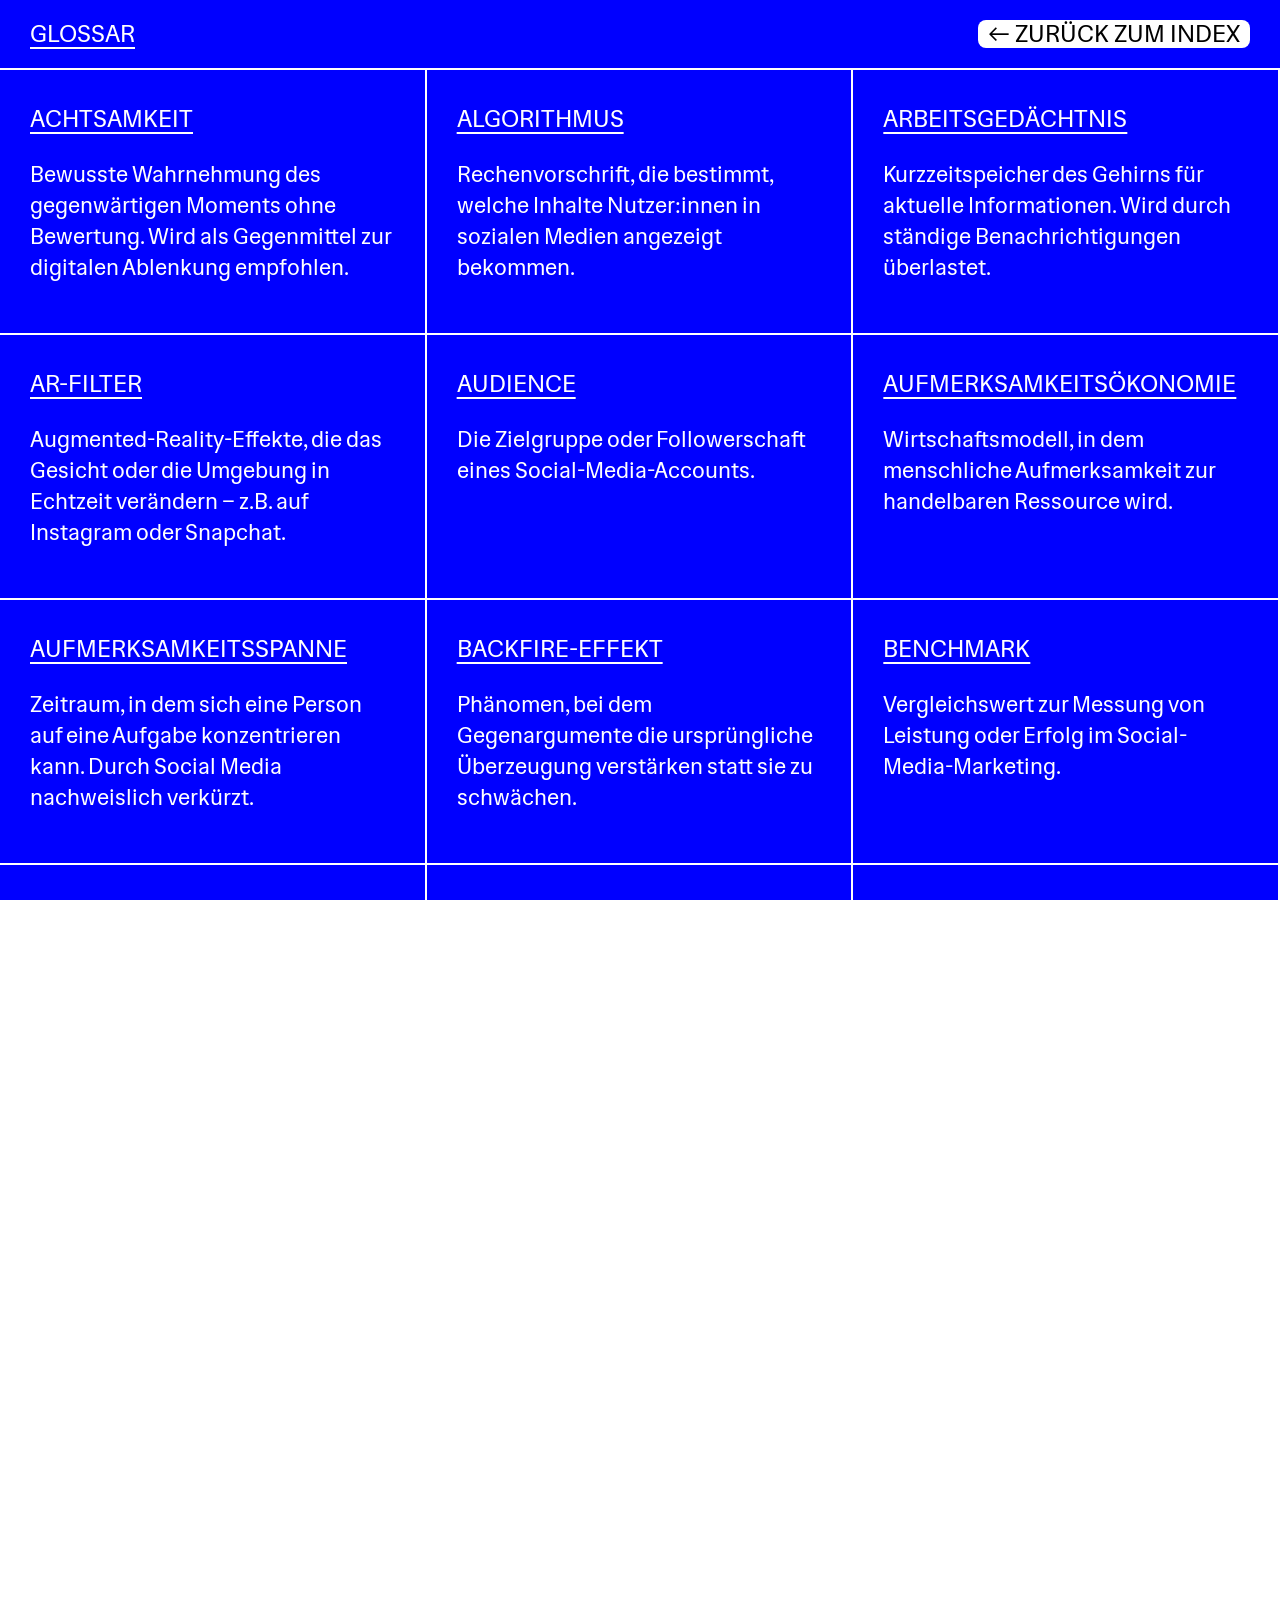
==== glossar.html @ b56dfb48 "Glossar" ====
<!DOCTYPE html>
<html lang="de" data-theme="light">
<head>
  <meta charset="UTF-8">
  <title>Social Media Index</title>  
  <link rel="stylesheet" href="pause.html">
  <link rel="stylesheet" href="style.css">
  <link rel="stylesheet" href="buttons.css">

  <link href="https://fonts.googleapis.com/css2?family=Hedvig+Letters+Serif&display=swap" rel="stylesheet">
  <link href="https://fonts.googleapis.com/css2?family=Hedvig+Letters+Sans&display=swap" rel="stylesheet">
</head>


  <style>
    html,body{height:100%;margin:0;overflow-y: auto;}

    h3 {
      font-family: Hedvig Letters Sans;
      margin: 0;
      font-size: 24px;
      line-height: 38px;
      font-weight: 500;
      text-transform: uppercase;
      text-decoration: underline;
      text-underline-offset: 5px;
      color: rgb(255, 255, 255);
    }

    .container-glossar {
      display: grid;
      grid-template-columns: 1fr 1fr 1fr;
      gap: 0;
      height: 100vh;
    }

    .glossar-header {
      display: flex;
      justify-content: space-between;
      align-items: center;
      padding: 15px 30px;
      border-bottom: 2px solid rgb(255, 255, 255);
      position: sticky;
      top: 0;
      background-color: #00f;
      z-index: 100;
      text-transform: uppercase;
    }

    .glossar-item {
      break-inside: avoid;
      padding: 30px 30px 50px 30px;
      border-right: 2px solid rgb(255, 255, 255);
      border-bottom: 2px solid rgb(255, 255, 255);;
      background-color: #00f;
      color: #fff;
    }

  </style>
</head>



<body>

    <div class="glossar-header">
    <h3>Glossar</h3>
    <a href="index.html" class="zurück-index-button">
      <h1>← zurück zum Index</h1>
    </a>
  </div>


  <div class="container-glossar">


    <div class="glossar-item">
      <h3>Achtsamkeit</h3> <br>
      <p>Bewusste Wahrnehmung des gegenwärtigen Moments ohne Bewertung. Wird als Gegenmittel zur digitalen Ablenkung empfohlen.</p>
    </div>

    <div class="glossar-item">
      <h3>Algorithmus</h3> <br>
      <p>Rechenvorschrift, die bestimmt, welche Inhalte Nutzer:innen in sozialen Medien angezeigt bekommen.</p>
    </div>

    <div class="glossar-item">
      <h3>Arbeitsgedächtnis</h3> <br>
      <p>Kurzzeitspeicher des Gehirns für aktuelle Informationen. Wird durch ständige Benachrichtigungen überlastet.</p>
    </div>

    <div class="glossar-item">
      <h3>AR-Filter</h3> <br>
      <p>Augmented-Reality-Effekte, die das Gesicht oder die Umgebung in Echtzeit verändern – z.B. auf Instagram oder Snapchat.</p>
    </div>

    <div class="glossar-item">
      <h3>Audience</h3> <br>
      <p>Die Zielgruppe oder Followerschaft eines Social-Media-Accounts.</p>
    </div>

    <div class="glossar-item">
      <h3>Aufmerksamkeitsökonomie</h3> <br>
      <p>Wirtschaftsmodell, in dem menschliche Aufmerksamkeit zur handelbaren Ressource wird.</p>
    </div>

    <div class="glossar-item">
      <h3>Aufmerksamkeitsspanne</h3> <br>
      <p>Zeitraum, in dem sich eine Person auf eine Aufgabe konzentrieren kann. Durch Social Media nachweislich verkürzt.</p>
    </div>

    <div class="glossar-item">
      <h3>Backfire-Effekt</h3> <br>
      <p>Phänomen, bei dem Gegenargumente die ursprüngliche Überzeugung verstärken statt sie zu schwächen.</p>
    </div>

    <div class="glossar-item">
      <h3>Benchmark</h3> <br>
      <p>Vergleichswert zur Messung von Leistung oder Erfolg im Social-Media-Marketing.</p>
    </div>

    <div class="glossar-item">
      <h3>Bestätigungsfehler</h3> <br>
      <p>Tendenz, Informationen so auszuwählen, dass sie bestehende Überzeugungen bestätigen.</p>
    </div>

    <div class="glossar-item">
      <h3>Bildschirmzeit</h3> <br>
      <p>Gesamtdauer der täglichen Nutzung digitaler Geräte. Wird zunehmend als Gesundheitsindikator betrachtet.</p>
    </div>

    <div class="glossar-item">
      <h3>Blockchain</h3> <br>
      <p>Dezentrale Datenbanktechnologie, die Grundlage für Kryptowährungen und NFTs bildet.</p>
    </div>

    <div class="glossar-item">
      <h3>Bodyscan</h3> <br>
      <p>Achtsamkeitsübung zur bewussten Wahrnehmung körperlicher Empfindungen.</p>
    </div>

    <div class="glossar-item">
      <h3>Boomer</h3> <br>
      <p>Angehörige der Babyboomer-Generation (1946–1964). Im Netzjargon oft abwertend für technisch weniger versierte ältere Menschen.</p>
    </div>

    <div class="glossar-item">
      <h3>Brain Rot</h3> <br>
      <p>Umgangssprachlich für geistige Abstumpfung durch übermäßigen Konsum seichter Online-Inhalte.</p>
    </div>

    <div class="glossar-item">
      <h3>Breadcrumbing</h3> <br>
      <p>Hinhaltetaktik in Online-Beziehungen durch sporadische, unverbindliche Nachrichten.</p>
    </div>

    <div class="glossar-item">
      <h3>Bubble</h3> <br>
      <p>Siehe Filterblase. Informationsraum, in dem nur gleichgesinnte Meinungen zirkulieren.</p>
    </div>

    <div class="glossar-item">
      <h3>Cancelung</h3> <br>
      <p>Öffentlicher Boykott einer Person wegen moralisch fragwürdiger Aussagen oder Handlungen.</p>
    </div>

    <div class="glossar-item">
      <h3>Chatbot</h3> <br>
      <p>Software, die automatisiert Konversationen führt, oft auf Basis von KI.</p>
    </div>

    <div class="glossar-item">
      <h3>Clicktivism</h3> <br>
      <p>Oberflächlicher Online-Aktivismus, der sich auf Likes und Shares beschränkt.</p>
    </div>

    <div class="glossar-item">
      <h3>Co-Creator</h3> <br>
      <p>Nutzer:in, die aktiv an der Erstellung von Inhalten mitwirkt.</p>
    </div>

    <div class="glossar-item">
      <h3>Content Creator</h3> <br>
      <p>Person, die regelmäßig Inhalte für soziale Medien produziert.</p>
    </div>

    <div class="glossar-item">
      <h3>Coping-Strategie</h3> <br>
      <p>Methode zur Bewältigung von Stress oder negativen Emotionen.</p>
    </div>

    <div class="glossar-item">
      <h3>Copium</h3> <br>
      <p>Internet-Slang für Selbstberuhigung nach Enttäuschungen oder Misserfolgen.</p>
    </div>

    <div class="glossar-item">
      <h3>Cringe</h3> <br>
      <p>Gefühl der Fremdscham bei peinlichen Inhalten oder Verhalten.</p>
    </div>

    <div class="glossar-item">
      <h3>Crowdsourcing</h3> <br>
      <p>Auslagerung von Aufgaben an eine große Gruppe von Menschen über das Internet.</p>
    </div>

    <div class="glossar-item">
      <h3>Cue</h3> <br>
      <p>Auslösereiz, der ein bestimmtes Verhalten oder eine Gewohnheit triggert.</p>
    </div>

    <div class="glossar-item">
      <h3>Cybergrooming</h3> <br>
      <p>Anbahnung sexueller Kontakte mit Minderjährigen über das Internet.</p>
    </div>

    <div class="glossar-item">
      <h3>Cybermobbing</h3> <br>
      <p>Systematische Belästigung oder Diffamierung einer Person über digitale Kanäle.</p>
    </div>

    <div class="glossar-item">
      <h3>Cyberspace</h3> <br>
      <p>Virtueller Raum der vernetzten Computer und digitalen Kommunikation.</p>
    </div>

    <div class="glossar-item">
      <h3>Cyberstalking</h3> <br>
      <p>Wiederholte Belästigung oder Verfolgung einer Person über digitale Medien.</p>
    </div>

    <div class="glossar-item">
      <h3>Dark Pattern</h3> <br>
      <p>Manipulative Designelemente, die Nutzer:innen zu ungewollten Handlungen verleiten.</p>
    </div>

    <div class="glossar-item">
      <h3>Data Mining</h3> <br>
      <p>Automatisierte Analyse großer Datenmengen zur Erkennung von Mustern.</p>
    </div>

    <div class="glossar-item">
      <h3>Debunking</h3> <br>
      <p>Widerlegung von Falschinformationen durch Faktenprüfung.</p>
    </div>

    <div class="glossar-item">
      <h3>Deepfake</h3> <br>
      <p>KI-generiertes Video oder Bild, das Personen täuschend echt darstellt.</p>
    </div>

    <div class="glossar-item">
      <h3>Deepnude</h3> <br>
      <p>KI-Software, die Nacktbilder aus bekleideten Fotos generiert – ohne Einwilligung.</p>
    </div>

    <div class="glossar-item">
      <h3>Digitale Amnesie</h3> <br>
      <p>Vergessen von Informationen, die digital gespeichert sind – weil das Gehirn sie nicht mehr behält.</p>
    </div>

    <div class="glossar-item">
      <h3>Digitaler Detox</h3> <br>
      <p>Bewusster Verzicht auf digitale Geräte für einen bestimmten Zeitraum.</p>
    </div>

    <div class="glossar-item">
      <h3>Digitaler Fußabdruck</h3> <br>
      <p>Gesamtheit aller online hinterlassenen Datenspuren einer Person.</p>
    </div>

    <div class="glossar-item">
      <h3>Digital Labour</h3> <br>
      <p>Unbezahlte Arbeit, die Nutzer:innen durch ihre Aktivitäten für Plattformen leisten.</p>
    </div>

    <div class="glossar-item">
      <h3>Digital Natives</h3> <br>
      <p>Generation, die mit digitalen Technologien aufgewachsen ist.</p>
    </div>

    <div class="glossar-item">
      <h3>Digitaler Schnuller</h3> <br>
      <p>Einsatz von Smartphones zur Beruhigung von Kindern – mit fraglichen Langzeitfolgen.</p>
    </div>

    <div class="glossar-item">
      <h3>DM</h3> <br>
      <p>Direct Message – private Nachricht auf Social-Media-Plattformen.</p>
    </div>

    <div class="glossar-item">
      <h3>Doomscrolling</h3> <br>
      <p>Zwanghaftes Scrollen durch negative Nachrichten, obwohl es dem Wohlbefinden schadet.</p>
    </div>

    <div class="glossar-item">
      <h3>Dopaminausschüttung</h3> <br>
      <p>Freisetzung des Neurotransmitters Dopamin bei Belohnungsreizen – z.B. bei Likes.</p>
    </div>

    <div class="glossar-item">
      <h3>Dopaminfasten</h3> <br>
      <p>Bewusster Verzicht auf stimulierende Aktivitäten zur Wiederherstellung der Reizempfindlichkeit.</p>
    </div>

    <div class="glossar-item">
      <h3>Echokammer</h3> <br>
      <p>Geschlossener Kommunikationsraum, in dem nur übereinstimmende Meinungen verstärkt werden.</p>
    </div>

    <div class="glossar-item">
      <h3>Empathie</h3> <br>
      <p>Fähigkeit, sich in die Gefühle anderer hineinzuversetzen – online oft eingeschränkt.</p>
    </div>

    <div class="glossar-item">
      <h3>Facebook</h3> <br>
      <p>2004 gegründetes soziales Netzwerk, heute Teil des Meta-Konzerns. Über 3 Milliarden Nutzer:innen.</p>
    </div>

    <div class="glossar-item">
      <h3>Fake News</h3> <br>
      <p>Absichtlich verbreitete Falschinformationen, oft mit manipulativer Absicht.</p>
    </div>

    <div class="glossar-item">
      <h3>Femme Fatale</h3> <br>
      <p>Archetyp der verführerischen, gefährlichen Frau – im Netz oft ästhetisiert.</p>
    </div>

    <div class="glossar-item">
      <h3>Flow</h3> <br>
      <p>Zustand völliger Vertiefung in eine Tätigkeit. Wird durch ständige Unterbrechungen gestört.</p>
    </div>

    <div class="glossar-item">
      <h3>FOMO</h3> <br>
      <p>Fear Of Missing Out – Angst, etwas zu verpassen. Verstärkt durch soziale Medien.</p>
    </div>

    <div class="glossar-item">
      <h3>For You Page</h3> <br>
      <p>Personalisierter Feed auf TikTok, der algorithmisch kuratierte Inhalte zeigt.</p>
    </div>

    <div class="glossar-item">
      <h3>Gamification</h3> <br>
      <p>Einsatz spielerischer Elemente in nicht-spielerischen Kontexten zur Motivationssteigerung.</p>
    </div>

    <div class="glossar-item">
      <h3>Gen Z</h3> <br>
      <p>Generation der zwischen 1997 und 2012 Geborenen – erste vollständig digital sozialisierte Generation.</p>
    </div>

    <div class="glossar-item">
      <h3>Geotargeting</h3> <br>
      <p>Standortbasierte Auslieferung von Werbung oder Inhalten.</p>
    </div>

    <div class="glossar-item">
      <h3>Gewohnheit</h3> <br>
      <p>Automatisiertes Verhaltensmuster, das durch Wiederholung entsteht.</p>
    </div>

    <div class="glossar-item">
      <h3>Ghostwriter</h3> <br>
      <p>Person, die Texte im Namen anderer verfasst – auch für Influencer:innen.</p>
    </div>

    <div class="glossar-item">
      <h3>Granfluencer</h3> <br>
      <p>Ältere Influencer:innen (meist 60+), die in sozialen Medien aktiv sind.</p>
    </div>

    <div class="glossar-item">
      <h3>Growth Hacking</h3> <br>
      <p>Experimentelle Marketingstrategien für schnelles Nutzerwachstum.</p>
    </div>

    <div class="glossar-item">
      <h3>Hate Speech</h3> <br>
      <p>Hassrede – Äußerungen, die Gruppen oder Einzelpersonen herabsetzen oder bedrohen.</p>
    </div>

    <div class="glossar-item">
      <h3>Hedonist</h3> <br>
      <p>Person, die Lustmaximierung als Lebensprinzip verfolgt.</p>
    </div>

    <div class="glossar-item">
      <h3>Hookup Culture</h3> <br>
      <p>Kultur unverbindlicher sexueller Begegnungen, oft durch Dating-Apps begünstigt.</p>
    </div>

    <div class="glossar-item">
      <h3>Ikigai</h3> <br>
      <p>Japanisches Konzept für den persönlichen Lebenssinn – Schnittmenge aus Leidenschaft, Berufung, Mission und Beruf.</p>
    </div>

    <div class="glossar-item">
      <h3>Impulsivität</h3> <br>
      <p>Neigung zu schnellen, unüberlegten Handlungen – wird durch Social Media gefördert.</p>
    </div>

    <div class="glossar-item">
      <h3>Individualmedien</h3> <br>
      <p>Medien für die Kommunikation zwischen Einzelpersonen, z.B. Messenger.</p>
    </div>

    <div class="glossar-item">
      <h3>Infinite Scroll</h3> <br>
      <p>Designprinzip, bei dem Inhalte endlos nachladen – hält Nutzer:innen länger auf der Plattform.</p>
    </div>

    <div class="glossar-item">
      <h3>Influencer</h3> <br>
      <p>Person mit großer Reichweite, die Meinungen und Kaufentscheidungen beeinflusst.</p>
    </div>

    <div class="glossar-item">
      <h3>Instagram</h3> <br>
      <p>2010 gegründete Foto- und Video-Plattform, seit 2012 Teil von Meta.</p>
    </div>

    <div class="glossar-item">
      <h3>Instagrammable</h3> <br>
      <p>Bezeichnung für Orte oder Momente, die sich besonders gut für Instagram-Fotos eignen.</p>
    </div>

    <div class="glossar-item">
      <h3>Interaktionsstörung</h3> <br>
      <p>Beeinträchtigung zwischenmenschlicher Kommunikation durch Smartphone-Nutzung.</p>
    </div>

    <div class="glossar-item">
      <h3>Intimitätsmotiv</h3> <br>
      <p>Grundbedürfnis nach Nähe und vertrauensvollen Beziehungen.</p>
    </div>

    <div class="glossar-item">
      <h3>Kognitive Dissonanz</h3> <br>
      <p>Unangenehmes Gefühl bei widersprüchlichen Überzeugungen oder Handlungen.</p>
    </div>

    <div class="glossar-item">
      <h3>Konditionierung</h3> <br>
      <p>Lernprozess, bei dem Verhaltensweisen durch Belohnung oder Bestrafung verstärkt werden.</p>
    </div>

    <div class="glossar-item">
      <h3>Lifelogging</h3> <br>
      <p>Kontinuierliche Dokumentation des eigenen Lebens durch digitale Aufzeichnungen.</p>
    </div>

    <div class="glossar-item">
      <h3>Lurker</h3> <br>
      <p>Passive Nutzer:in, die Inhalte konsumiert, aber nicht selbst beiträgt.</p>
    </div>

    <div class="glossar-item">
      <h3>Machine Learning</h3> <br>
      <p>Teilbereich der KI, bei dem Systeme aus Daten lernen und sich verbessern.</p>
    </div>

    <div class="glossar-item">
      <h3>Massenmedien</h3> <br>
      <p>Medien, die Inhalte an ein großes, disperses Publikum verbreiten.</p>
    </div>

    <div class="glossar-item">
      <h3>Massenkonsum</h3> <br>
      <p>Standardisierter Konsum von Gütern und Inhalten durch große Bevölkerungsgruppen.</p>
    </div>

    <div class="glossar-item">
      <h3>Medienkompetenz</h3> <br>
      <p>Fähigkeit, Medien kritisch zu analysieren, zu verstehen und sinnvoll zu nutzen.</p>
    </div>

    <div class="glossar-item">
      <h3>Medienpsychologie</h3> <br>
      <p>Wissenschaft von den psychologischen Wirkungen von Medien auf Menschen.</p>
    </div>

    <div class="glossar-item">
      <h3>Meme-Kultur</h3> <br>
      <p>Kulturelle Praxis des Erstellens und Teilens von Memes als Kommunikationsform.</p>
    </div>

    <div class="glossar-item">
      <h3>Messenger</h3> <br>
      <p>Anwendung für Echtzeitkommunikation, z.B. WhatsApp, Telegram, Signal.</p>
    </div>

    <div class="glossar-item">
      <h3>Meta</h3> <br>
      <p>Mutterkonzern von Facebook, Instagram und WhatsApp. Seit 2021 unter diesem Namen.</p>
    </div>

    <div class="glossar-item">
      <h3>Metadaten</h3> <br>
      <p>Daten über Daten – z.B. Zeitstempel, Standort, Geräteinformationen.</p>
    </div>

    <div class="glossar-item">
      <h3>Metrik</h3> <br>
      <p>Messbare Kennzahl zur Bewertung von Erfolg, z.B. Likes, Reichweite, Engagement.</p>
    </div>

    <div class="glossar-item">
      <h3>Millennial</h3> <br>
      <p>Generation der zwischen 1981 und 1996 Geborenen.</p>
    </div>

    <div class="glossar-item">
      <h3>MIT</h3> <br>
      <p>Massachusetts Institute of Technology – führende Forschungsuniversität für Technologie.</p>
    </div>

    <div class="glossar-item">
      <h3>Mobile Health</h3> <br>
      <p>Gesundheitsbezogene Anwendungen und Dienste auf mobilen Geräten.</p>
    </div>

    <div class="glossar-item">
      <h3>Mood-Management-Theorie</h3> <br>
      <p>Theorie, dass Menschen Medien nutzen, um ihre Stimmung zu regulieren.</p>
    </div>

    <div class="glossar-item">
      <h3>Negativity Bias</h3> <br>
      <p>Psychologische Tendenz, negativen Informationen mehr Gewicht zu geben als positiven.</p>
    </div>

    <div class="glossar-item">
      <h3>Newsfeed</h3> <br>
      <p>Zentrale Übersicht aktueller Inhalte auf einer Social-Media-Plattform.</p>
    </div>

    <div class="glossar-item">
      <h3>Nomophobia</h3> <br>
      <p>Angst, ohne Mobiltelefon zu sein – Kunstwort aus „No Mobile Phone Phobia".</p>
    </div>

    <div class="glossar-item">
      <h3>Nudging</h3> <br>
      <p>Sanfte Beeinflussung von Entscheidungen durch Gestaltung der Wahlarchitektur.</p>
    </div>

    <div class="glossar-item">
      <h3>Onlinedating</h3> <br>
      <p>Partnersuche über digitale Plattformen und Apps.</p>
    </div>

    <div class="glossar-item">
      <h3>Polarisierung</h3> <br>
      <p>Verstärkung extremer Positionen in der Gesellschaft – oft durch Algorithmen begünstigt.</p>
    </div>

    <div class="glossar-item">
      <h3>Pop-Up</h3> <br>
      <p>Fenster, das sich automatisch öffnet – oft für Werbung oder Benachrichtigungen.</p>
    </div>

    <div class="glossar-item">
      <h3>Populismus</h3> <br>
      <p>Politische Strategie, die „das Volk" gegen „die Elite" inszeniert – oft in sozialen Medien verbreitet.</p>
    </div>

    <div class="glossar-item">
      <h3>Postdigitalität</h3> <br>
      <p>Zustand, in dem das Digitale so alltäglich ist, dass es nicht mehr als besonders wahrgenommen wird.</p>
    </div>

    <div class="glossar-item">
      <h3>Präfrontaler Kortex</h3> <br>
      <p>Hirnregion für Impulskontrolle, Planung und rationales Denken – reift erst mit ca. 25 Jahren aus.</p>
    </div>

    <div class="glossar-item">
      <h3>Prebunking</h3> <br>
      <p>Präventive Aufklärung über Manipulationstechniken, bevor Falschinformationen auftreten.</p>
    </div>

    <div class="glossar-item">
      <h3>Produktplatzierung</h3> <br>
      <p>Integration von Markenprodukten in Inhalte – oft als Werbung gekennzeichnet.</p>
    </div>

    <div class="glossar-item">
      <h3>Profitmaximierung</h3> <br>
      <p>Wirtschaftliches Ziel, den Gewinn zu maximieren – Antrieb vieler Plattformdesigns.</p>
    </div>

    <div class="glossar-item">
      <h3>Prokrastination</h3> <br>
      <p>Aufschieben wichtiger Aufgaben zugunsten kurzfristiger Belohnungen – z.B. Social Media.</p>
    </div>

    <div class="glossar-item">
      <h3>Prosument</h3> <br>
      <p>Person, die gleichzeitig Produzent:in und Konsument:in von Inhalten ist.</p>
    </div>

    <div class="glossar-item">
      <h3>Push-Benachrichtigung</h3> <br>
      <p>Automatische Nachricht, die auf dem Bildschirm erscheint – oft als Aufmerksamkeitsfalle.</p>
    </div>

    <div class="glossar-item">
      <h3>Rabbithole</h3> <br>
      <p>Metapher für das tiefe Eintauchen in zusammenhängende Inhalte – oft algorithmisch gesteuert.</p>
    </div>

    <div class="glossar-item">
      <h3>Reddit</h3> <br>
      <p>2005 gegründete Plattform für themenbasierte Diskussionsforen (Subreddits).</p>
    </div>

    <div class="glossar-item">
      <h3>Reel</h3> <br>
      <p>Kurzvideoformat auf Instagram, inspiriert von TikTok.</p>
    </div>

    <div class="glossar-item">
      <h3>Reichweite</h3> <br>
      <p>Anzahl der Personen, die einen Inhalt potenziell sehen können.</p>
    </div>

    <div class="glossar-item">
      <h3>Reizüberflutung</h3> <br>
      <p>Überforderung durch zu viele gleichzeitige Sinneseindrücke.</p>
    </div>

    <div class="glossar-item">
      <h3>Relativismus</h3> <br>
      <p>Ansicht, dass Wahrheit und Werte kontextabhängig sind – kann Faktenleugnung begünstigen.</p>
    </div>

    <div class="glossar-item">
      <h3>Routine</h3> <br>
      <p>Regelmäßig wiederholte Verhaltensabfolge – kann bewusst für Digital Wellbeing gestaltet werden.</p>
    </div>

    <div class="glossar-item">
      <h3>Salienter Reiz</h3> <br>
      <p>Auffälliger Stimulus, der automatisch Aufmerksamkeit anzieht.</p>
    </div>

    <div class="glossar-item">
      <h3>Second Screen</h3> <br>
      <p>Nutzung eines zweiten Bildschirms (meist Smartphone) parallel zum Fernsehen.</p>
    </div>

    <div class="glossar-item">
      <h3>Selbstdisziplin</h3> <br>
      <p>Fähigkeit, kurzfristige Impulse zugunsten langfristiger Ziele zu kontrollieren.</p>
    </div>

    <div class="glossar-item">
      <h3>Selbstinszenierung</h3> <br>
      <p>Bewusste Gestaltung des eigenen Images in sozialen Medien.</p>
    </div>

    <div class="glossar-item">
      <h3>Selbstoptimierung</h3> <br>
      <p>Streben nach ständiger Verbesserung der eigenen Leistungsfähigkeit.</p>
    </div>

    <div class="glossar-item">
      <h3>Selbstregulation</h3> <br>
      <p>Fähigkeit, eigenes Verhalten und Emotionen zu steuern.</p>
    </div>

    <div class="glossar-item">
      <h3>Selbstwert</h3> <br>
      <p>Bewertung der eigenen Person – kann durch Social-Media-Vergleiche beeinflusst werden.</p>
    </div>

    <div class="glossar-item">
      <h3>Selbstwirksamkeit</h3> <br>
      <p>Überzeugung, Herausforderungen aus eigener Kraft bewältigen zu können.</p>
    </div>

    <div class="glossar-item">
      <h3>Selektive Aufmerksamkeit</h3> <br>
      <p>Fähigkeit, relevante Reize zu fokussieren und irrelevante auszublenden.</p>
    </div>

    <div class="glossar-item">
      <h3>Sensorische Stimulation</h3> <br>
      <p>Anregung der Sinne durch Reize – in sozialen Medien oft intensiv gestaltet.</p>
    </div>

    <div class="glossar-item">
      <h3>Sexting</h3> <br>
      <p>Austausch sexuell expliziter Nachrichten oder Bilder über digitale Kanäle.</p>
    </div>

    <div class="glossar-item">
      <h3>Shadow Banning</h3> <br>
      <p>Unsichtbare Einschränkung der Reichweite eines Accounts ohne Benachrichtigung.</p>
    </div>

    <div class="glossar-item">
      <h3>Short</h3> <br>
      <p>Kurzvideoformat auf YouTube, inspiriert von TikTok.</p>
    </div>

    <div class="glossar-item">
      <h3>Silicon Valley</h3> <br>
      <p>Region in Kalifornien, Zentrum der Tech-Industrie und Heimat vieler Social-Media-Konzerne.</p>
    </div>

    <div class="glossar-item">
      <h3>Smartphonesucht</h3> <br>
      <p>Zwanghafte, unkontrollierte Nutzung des Smartphones trotz negativer Konsequenzen.</p>
    </div>

    <div class="glossar-item">
      <h3>Smombie</h3> <br>
      <p>Kofferwort aus „Smartphone" und „Zombie" – Person, die beim Gehen aufs Handy starrt.</p>
    </div>

    <div class="glossar-item">
      <h3>Snapchat</h3> <br>
      <p>2011 gegründete Plattform für vergängliche Foto- und Videonachrichten.</p>
    </div>

    <div class="glossar-item">
      <h3>Snapchat-Dysmorphophobie</h3> <br>
      <p>Wunsch, im echten Leben wie das gefilterte Selbstbild auszusehen.</p>
    </div>

    <div class="glossar-item">
      <h3>Social Bot</h3> <br>
      <p>Automatisierter Account, der menschliches Verhalten imitiert.</p>
    </div>

    <div class="glossar-item">
      <h3>Social Engineer</h3> <br>
      <p>Person, die psychologische Manipulation nutzt, um an vertrauliche Informationen zu gelangen.</p>
    </div>

    <div class="glossar-item">
      <h3>Social Proof</h3> <br>
      <p>Psychologisches Prinzip, dem Verhalten anderer zu folgen – z.B. durch Likes.</p>
    </div>

    <div class="glossar-item">
      <h3>Soziabilität</h3> <br>
      <p>Grundlegendes Bedürfnis nach sozialer Interaktion und Zugehörigkeit.</p>
    </div>

    <div class="glossar-item">
      <h3>Soziale Medien</h3> <br>
      <p>Digitale Plattformen, die Nutzer:innen ermöglichen, Inhalte zu erstellen und zu teilen.</p>
    </div>

    <div class="glossar-item">
      <h3>Sozialer Vergleich</h3> <br>
      <p>Bewertung der eigenen Person im Vergleich zu anderen – online oft verzerrt.</p>
    </div>

    <div class="glossar-item">
      <h3>Story</h3> <br>
      <p>Temporärer Inhalt, der nach 24 Stunden verschwindet – eingeführt von Snapchat.</p>
    </div>

    <div class="glossar-item">
      <h3>Streak</h3> <br>
      <p>Aufeinanderfolgende Tage der Interaktion auf Snapchat – erzeugt sozialen Druck.</p>
    </div>

    <div class="glossar-item">
      <h3>Stressbewältigung</h3> <br>
      <p>Strategien zur Reduzierung von Stress – Social Media oft kontraproduktiv.</p>
    </div>

    <div class="glossar-item">
      <h3>Targeting</h3> <br>
      <p>Gezielte Ausspielung von Werbung an bestimmte Nutzergruppen.</p>
    </div>

    <div class="glossar-item">
      <h3>Technoference</h3> <br>
      <p>Störung zwischenmenschlicher Interaktionen durch Technologienutzung.</p>
    </div>

    <div class="glossar-item">
      <h3>Telegram</h3> <br>
      <p>2013 gegründeter Messenger, bekannt für Verschlüsselung und große Gruppen.</p>
    </div>

    <div class="glossar-item">
      <h3>Telephobia</h3> <br>
      <p>Angst vor Telefonaten – besonders bei jüngeren Generationen verbreitet.</p>
    </div>

    <div class="glossar-item">
      <h3>Überwachungskapitalismus</h3> <br>
      <p>Wirtschaftsmodell, das auf der Sammlung und Monetarisierung von Nutzerdaten basiert.</p>
    </div>

    <div class="glossar-item">
      <h3>User</h3> <br>
      <p>Nutzer:in einer digitalen Plattform oder Anwendung.</p>
    </div>

    <div class="glossar-item">
      <h3>Wiederholungszwang</h3> <br>
      <p>Unbewusster Drang, bestimmte Verhaltensweisen zu wiederholen – z.B. App-Öffnen.</p>
    </div>

    <div class="glossar-item">
      <h3>Wikipedia</h3> <br>
      <p>2001 gegründete freie Online-Enzyklopädie, kollaborativ erstellt.</p>
    </div>

    <div class="glossar-item">
      <h3>Wokeness</h3> <br>
      <p>Bewusstsein für soziale Ungerechtigkeiten – in sozialen Medien oft diskutiert.</p>
    </div>

    <div class="glossar-item">
      <h3>World Wide Web</h3> <br>
      <p>1989 von Tim Berners-Lee erfundenes System zur Verknüpfung von Dokumenten im Internet.</p>
    </div>

    <div class="glossar-item">
      <h3>X</h3> <br>
      <p>Ehemals Twitter – 2006 gegründete Microblogging-Plattform, 2023 von Elon Musk umbenannt.</p>
    </div>

    <div class="glossar-item">
      <h3>YouTube</h3> <br>
      <p>2005 gegründete Videoplattform, seit 2006 Teil von Google. Über 2 Milliarden Nutzer:innen.</p>
    </div>

    <div class="glossar-item">
      <h3>Zeitwahrnehmung</h3> <br>
      <p>Subjektives Erleben von Zeit – in sozialen Medien oft verzerrt.</p>
    </div>

    <div class="glossar-item">
      <h3>Zivilisationskrankheit</h3> <br>
      <p>Erkrankung, die durch modernen Lebensstil begünstigt wird – zunehmend auch durch Digitalkonsum.</p>
    </div>

    </div>
    </div>


</body>
</html>
---- style.css ----
body {
  margin: 0;
  height: 100vh;
  font-family: Hedvig Letters Sans;
  color: #000000;
}

.container {
  display: grid;
  grid-template-columns: 3fr 6fr;
  /*grid-template-columns: 5fr 4fr 7fr;*/
  gap: 0;
  height: 100vh;
}










/* Schrift */

h1 {
  font-family: Hedvig Letters Sans;
  margin: 0;
  font-size: 24px;
  line-height: 24px;
  font-weight: 500;
}

h2 {
  font-family: Hedvig Letters Sans;
  margin: 0;
  font-size: 24px;
  line-height: 38px;
  font-weight: 500;
  text-transform: uppercase;
  text-decoration: underline;
  text-underline-offset: 5px;
  color: #fff!important;
}


p {
  font-family: Hedvig Letters Sans;
  font-size: 22px;
  line-height: 31px;
  margin: 0;
  /* color: #444; */
}

.index-detail a.sm{
  font-size: 21px;
 } 
  
/* Abstand zwischen Paragraphen */
.gap {
    height: 1em;
}

/* Textfeld in Index Detailansicht nicht volle Breite Zeile */
.index-detail p {
  max-width: 70ch;
}

/* Einheitliche Abstände in der Detailspalte */
.index-detail img {
  margin-top: 0;
  margin-bottom: 0.5em;
}

.index-detail figcaption {
  margin-top: 0;
  margin-bottom: 4em;
}

.index-detail p {
  margin-bottom: 2em;
}

/* Info-Box mit 2 Spalten */
.index-detail .info-box {
  display: grid;
  grid-template-columns: auto 1fr;
  gap: 0.2em 10em;
  margin: 2em 0;
  padding-bottom: 2em;
  padding-top: 2em;
  border-bottom: 2px solid #00f;
  border-top: 2px solid #00f;
  width: 100vw;
  margin-left: calc(-25px);
  padding-left: 25px;
  padding-right: 25px;
  box-sizing: border-box;
  color: #00f !important;
}

.index-detail .info-box p {
  margin: 0;
  font-size: 22px;
  line-height: 31px;
}





/* Erstes Element nach a.sm: mehr Abstand nach oben */
.index-detail .top {
  margin-top: 2em;
}

/* Fortsetzungs-Absätze mit Einzug: kein Abstand zum vorherigen p */
.index-detail p + p.indent {
  margin-top: -2em;
}

.index-detail p.indent {
  text-indent: 3em;
}

.index-detail p + img {
  margin-top: 2em;
}

figcaption {
  max-width: 60ch;
}










/* Columns */
.column-content {
  padding: 25px;
}

.column#col1 {
  border-right: 2px solid #3c3c44;
  overflow-y: auto;
}

.column#col2 {
  border-right: 2px solid #3c3c44;
  overflow-y: auto;
}

.column-header {
  background-color: #000000;
  padding: 10px 30px;
  position: sticky;
  top: 0;
  border-bottom: 2px solid #3c3c44;
}

.detail-header {
  display: flex;
  background-color: #e1e1e1;
  padding: 16px 20px 10px 25px;
  position: sticky;
  top: 0;
  border-bottom: 2px solid #3c3c44;
  align-items: center;
  gap: 12px;
  z-index: 100;
}


[data-theme="dark"] .column-header {
  background-color: #e1e1e1;
  color: #000000;
}

[data-theme="dark"] .column-header h2 {
  color: #000000 !important;
}

[data-theme="dark"] .column-header * {
  color: inherit;
}






/* Index */
.timeline {
  list-style: none;
  padding: 0;
}

.timeline-item {
  display: flex;
  text-align: left;
  background: transparent;
  cursor: crosshair;
  font-family: inherit;
  font-weight: 500;
  font-size: 28px;
  line-height: 44px;
  color: inherit;
  transition: 0.4s ease;
  border: none;
  transition: 0.4s ease;
}

.timeline-item:hover {
  background: #00f;
  transition: 0.0s ease;
  color: #fff;
  line-height: 35px;
  border-radius: 8px;
}

/* Jahreszahl bei Hover anzeigen */
.timeline-item[data-year]:hover::after {
  content: attr(data-year);
  margin-left: 0.5em;
  color: #ff0;
}

[data-theme="dark"] .timeline-item:hover {
  background: #ff0;
  color: #000;
}

[data-theme="dark"] .timeline-item[data-year]:hover::after {
  color: #00f;
}






/* Bild */
.dynamic-image {
  opacity: 0;
  max-width: 100%;
  height: 0;
  display: block;
}

.dynamic-image.visible {
  opacity: 1;
  height: auto;
  margin-bottom: 10px;
}














/* Underline Klasse (Warum?) */
.underlined {
  text-decoration: underline;
  text-underline-offset: 3px;
  color: inherit;
}


/* Scrollbar Browser ausblenden */
.column {
  display: flex;
  flex-direction: column;
  overflow-y: auto;

/* Firefox */
scrollbar-width: none; 
/* Internet Explorer und Edge */
-ms-overflow-style: none;  
}

/* Chrome, Safari, Edge (Chromium) */
.column::-webkit-scrollbar {
  display: none;
}









/* Detailspalte */
.detail-column {
  /* grid-column: 2 / span 2; */
  display: none;
}

.detail-column.active {
  display: block;
}

.col-hide {
  display: none !important;
}

[data-theme="dark"] .detail-header {
  color: #000000;
}

.close-btn {
  top: 10px;
  background: #f0f;
  color: rgb(255, 255, 255) !important;
  border: none;
  cursor: w-resize;
  justify-self: flex-start;
  margin: 0 15px 0 0;
  border-radius: 8px;
  padding: 4px 10px; 
}

.close-btn:hover {
  background: rgb(0, 0, 0);
  color: #fff !important;
  border-radius: 8px;
}

.detail-filters {
  position: sticky;
  bottom: 5px;
  margin: 0 -25px;
  width: 100%;
  box-sizing: border-box;
  z-index: 50;
  display: flex;
  justify-content: right;
  align-items: center;
  gap: 5px;
  flex-wrap: wrap;
  background: inherit;
}









/* Index Sortierfunktion */
#col1,
.column-content {
  --column-padding: 25px;
}

#sortBar {
  position: sticky;
  bottom: 10px;
  width: calc(100% + calc(var(--column-padding) * 2));
  margin-left: calc(-1 * var(--column-padding));
  padding: 5px var(--column-padding);
  box-sizing: border-box;
  z-index: 50;
  /* background: rgb(229, 229, 229); */
  display: flex;
  justify-content: left;
  align-items: center;
  gap: 5px;
  /* border-top: 2px solid #000; */
  flex-wrap: wrap;
}


/* Sortier-Buttons */
.sort-btn {
  font-family: 'Hedvig Letters Sans';
  font-size: 16px;
  padding: 2px 6px;
  border: 2px solid #000;
  border-radius: 8px;
  cursor: pointer;
  background-color: #ffffff;
  transition: all 0.3s ease;
}

/* Hover-Effekt */
.sort-btn:hover {
  background-color: rgb(255, 255, 255) !important;
  color: #000 !important;
}

/* Aktiver Button */
.sort-btn.active {
  background-color: #000 !important;
  color: #fff !important;
}

.sort-arrow {
  display: inline-block;
  margin-left: 5px;
  font-size: 14px;
  transition: transform 0.3s ease;
}

.sort-btn[data-sort="year"].desc .sort-arrow {
  transform: rotate(180deg);
}
---- buttons.css ----
/* Container für alle Buttons */
.buttons-container {
  position: fixed;
  top: 17px;
  right: 25px;
  z-index: 100;
  display: flex;
  gap: 12px;
  margin: 0;
}

/* Buttons ausblenden wenn Detailspalte aktiv ist */
body:has(.detail-column.active) .buttons-container {
  display: none;
}

.theme-button {
  z-index: 100;
  cursor: pointer;
  background: #f0f;
  transition: 0.0s ease;
  border-radius: 8px;
  padding: 4px 10px; 
  color: #000 !important
}

.glossar-button {
  z-index: 100;
  cursor: pointer;
  background: rgb(227, 255, 246);
  transition: 0.0s ease;
  border-radius: 8px;
  padding: 4px 10px;
  text-decoration: none;
  color: #000 !important;
}

.pause-button {
  z-index: 100;
  cursor: not-allowed;
  background: #f0f;
  transition: 0.0s ease;
  border-radius: 8px;
  padding: 4px 10px;
  text-decoration: none;
  color: #000 !important;
}



/* Hover / Fokus für besseres Feedback */
.pause-button:hover,
.theme-button:hover,
.glossar-button:hover {
  background: rgb(0, 0, 0);
  transition: 0.0s ease;
  color: #fff !important;
}

.pause-button:active,
.theme-button:active
.glossar-button-active {
  transform: translateY(0);
}

.zurück-index-button {
  z-index: 100;
  cursor: pointer;
  background: rgb(255, 255, 255);
  transition: 0.0s ease;
  border-radius: 8px;
  padding: 2px 10px;
  text-decoration: none;
  color: #000 !important;
}







/* Buttons */
.theme-option {
  width: 20px;
  height: 12px;
  border-radius: 5px;
  cursor: pointer;
}

.theme-option.light {
  background-color: rgb(0, 0, 0) !important;
}

.theme-option.dark {
  background-color: rgb(255, 255, 255) !important;
}

.theme-option.active {
  border-color: #00f;
}



/* Farbegbung der Links */
[data-theme="light"] a {
    color: #00f;
}

/* Browser :visited deaktiviert - stattdessen Session-basierte .visited Klasse */
[data-theme="light"] a:visited {
    color: #00f;
}

[data-theme="light"] a.visited:not(.pause-button):not(.glossar-button) {
    color: rgb(35, 0, 162);
    text-decoration: underline;
}

[data-theme="dark"] a {
    color: #75e8ff;
}

/* Browser :visited deaktiviert - stattdessen Session-basierte .visited Klasse */
[data-theme="dark"] a:visited {
    color: #75e8ff;
}

[data-theme="dark"] a.visited:not(.pause-button):not(.glossar-button) {
    color: #22acc8;
    text-decoration: underline;
}





/* Sortierbuttons */
[data-theme="dark"] .sort-btn {
    background-color: #1e1e1e;
    color: #fff;
    border-color: #7b6f6f;
}

[data-theme="dark"] .sort-btn.active {
    background-color: #ffffff !important;
    color: #000000 !important;
    border-color: #fff !important;
}




/* Themes */
:root[data-theme='light'] {
  --bg-color: #ffffff;
  --text-color: #000;
  --accent-color: #000;
  --highlight-text: #3c3c44;
}

:root[data-theme='dark'] {
  --bg-color: #1e1e1e;
  --text-color: #ebebeb;
  --accent-color: #000000;
  --highlight-text: #ffffff;
}




/* Anwenden der Variablen */
body {
  background-color: var(--bg-color);
  color: var(--text-color);
}

h2 {
  color: var(--accent-color);
}

::selection {
  background-color: var(--highlight-text);
  color: var(--bg-color);  
}
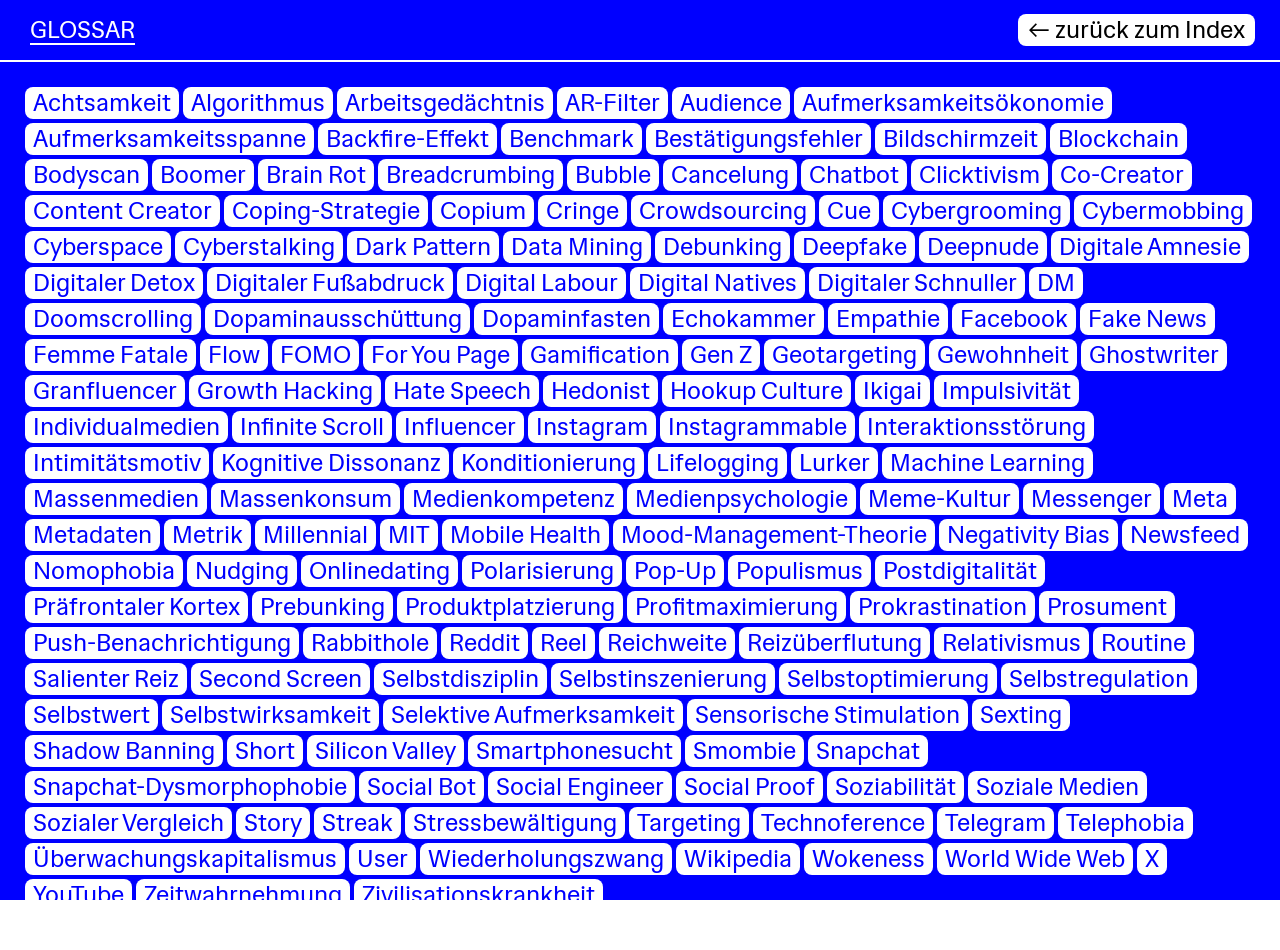
==== commit 8598e1d1: "Pause, Glossar, Index Änderungen" ====
--- a/glossar.html
+++ b/glossar.html
@@ -1,857 +1,229 @@
-<!DOCTYPE html>
+﻿<!DOCTYPE html>
 <html lang="de" data-theme="light">
 <head>
   <meta charset="UTF-8">
-  <title>Social Media Index</title>  
-  <link rel="stylesheet" href="pause.html">
+  <title>Social Media Index - Glossar</title>  
   <link rel="stylesheet" href="style.css">
   <link rel="stylesheet" href="buttons.css">
-
+  <link rel="stylesheet" href="glossar.css">
   <link href="https://fonts.googleapis.com/css2?family=Hedvig+Letters+Serif&display=swap" rel="stylesheet">
   <link href="https://fonts.googleapis.com/css2?family=Hedvig+Letters+Sans&display=swap" rel="stylesheet">
 </head>
 
-
-  <style>
-    html,body{height:100%;margin:0;overflow-y: auto;}
-
-    h3 {
-      font-family: Hedvig Letters Sans;
-      margin: 0;
-      font-size: 24px;
-      line-height: 38px;
-      font-weight: 500;
-      text-transform: uppercase;
-      text-decoration: underline;
-      text-underline-offset: 5px;
-      color: rgb(255, 255, 255);
-    }
-
-    .container-glossar {
-      display: grid;
-      grid-template-columns: 1fr 1fr 1fr;
-      gap: 0;
-      height: 100vh;
-    }
-
-    .glossar-header {
-      display: flex;
-      justify-content: space-between;
-      align-items: center;
-      padding: 15px 30px;
-      border-bottom: 2px solid rgb(255, 255, 255);
-      position: sticky;
-      top: 0;
-      background-color: #00f;
-      z-index: 100;
-      text-transform: uppercase;
-    }
-
-    .glossar-item {
-      break-inside: avoid;
-      padding: 30px 30px 50px 30px;
-      border-right: 2px solid rgb(255, 255, 255);
-      border-bottom: 2px solid rgb(255, 255, 255);;
-      background-color: #00f;
-      color: #fff;
-    }
-
-  </style>
-</head>
-
-
-
 <body>
 
-    <div class="glossar-header">
-    <h3>Glossar</h3>
-    <a href="index.html" class="zurück-index-button">
+  <div class="glossar-header">
+    <h2>Glossar</h3>
+
+    <div class="buttons-container">
+     <a href="index.html" class="zurück-index-button">
       <h1>← zurück zum Index</h1>
-    </a>
+     </a>
+    </div>
   </div>
 
 
-  <div class="container-glossar">
-
-
-    <div class="glossar-item">
-      <h3>Achtsamkeit</h3> <br>
-      <p>Bewusste Wahrnehmung des gegenwärtigen Moments ohne Bewertung. Wird als Gegenmittel zur digitalen Ablenkung empfohlen.</p>
+
+  <div class="glossar-content">
+    <div class="glossar-items" id="glossar-items">
+      <button class="glossar-term" data-id="achtsamkeit" data-desc="Bewusste Wahrnehmung des gegenwärtigen Moments ohne Bewertung. Wird als Gegenmittel zur digitalen Ablenkung empfohlen.">Achtsamkeit</button>
+      <button class="glossar-term" data-id="algorithmus" data-desc="Rechenvorschrift, die bestimmt, welche Inhalte Nutzer:innen in sozialen Medien angezeigt bekommen.">Algorithmus</button>
+      <button class="glossar-term" data-id="arbeitsgedaechtnis" data-desc="Kurzzeitspeicher des Gehirns für aktuelle Informationen. Wird durch ständige Benachrichtigungen überlastet.">Arbeitsgedächtnis</button>
+      <button class="glossar-term" data-id="arfilter" data-desc="Augmented-Reality-Effekte, die das Gesicht oder die Umgebung in Echtzeit verändern – z.B. auf Instagram oder Snapchat.">AR-Filter</button>
+      <button class="glossar-term" data-id="audience" data-desc="Die Zielgruppe oder Followerschaft eines Social-Media-Accounts.">Audience</button>
+      <button class="glossar-term" data-id="aufmerksamkeitsoekonomie" data-desc="Wirtschaftsmodell, in dem menschliche Aufmerksamkeit zur handelbaren Ressource wird.">Aufmerksamkeitsökonomie</button>
+      <button class="glossar-term" data-id="aufmerksamkeitsspanne" data-desc="Zeitraum, in dem sich eine Person auf eine Aufgabe konzentrieren kann. Durch Social Media nachweislich verkürzt.">Aufmerksamkeitsspanne</button>
+      <button class="glossar-term" data-id="backfireeffekt" data-desc="Phänomen, bei dem Gegenargumente die ursprüngliche Überzeugung verstärken statt sie zu schwächen.">Backfire-Effekt</button>
+      <button class="glossar-term" data-id="benchmark" data-desc="Vergleichswert zur Messung von Leistung oder Erfolg im Social-Media-Marketing.">Benchmark</button>
+      <button class="glossar-term" data-id="bestaetigungsfehler" data-desc="Tendenz, Informationen so auszuwählen, dass sie bestehende Überzeugungen bestätigen.">Bestätigungsfehler</button>
+      <button class="glossar-term" data-id="bildschirmzeit" data-desc="Gesamtdauer der täglichen Nutzung digitaler Geräte. Wird zunehmend als Gesundheitsindikator betrachtet.">Bildschirmzeit</button>
+      <button class="glossar-term" data-id="blockchain" data-desc="Dezentrale Datenbanktechnologie, die Grundlage für Kryptowährungen und NFTs bildet.">Blockchain</button>
+      <button class="glossar-term" data-id="bodyscan" data-desc="Achtsamkeitsübung zur bewussten Wahrnehmung körperlicher Empfindungen.">Bodyscan</button>
+      <button class="glossar-term" data-id="boomer" data-desc="Angehörige der Babyboomer-Generation (1946–1964). Im Netzjargon oft abwertend für technisch weniger versierte ältere Menschen.">Boomer</button>
+      <button class="glossar-term" data-id="brainrot" data-desc="Umgangssprachlich für geistige Abstumpfung durch übermäßigen Konsum seichter Online-Inhalte.">Brain Rot</button>
+      <button class="glossar-term" data-id="breadcrumbing" data-desc="Hinhaltetaktik in Online-Beziehungen durch sporadische, unverbindliche Nachrichten.">Breadcrumbing</button>
+      <button class="glossar-term" data-id="bubble" data-desc="Siehe Filterblase. Informationsraum, in dem nur gleichgesinnte Meinungen zirkulieren.">Bubble</button>
+      <button class="glossar-term" data-id="cancelung" data-desc="Öffentlicher Boykott einer Person wegen moralisch fragwürdiger Aussagen oder Handlungen.">Cancelung</button>
+      <button class="glossar-term" data-id="chatbot" data-desc="Software, die automatisiert Konversationen führt, oft auf Basis von KI.">Chatbot</button>
+      <button class="glossar-term" data-id="clicktivism" data-desc="Oberflächlicher Online-Aktivismus, der sich auf Likes und Shares beschränkt.">Clicktivism</button>
+      <button class="glossar-term" data-id="cocreator" data-desc="Nutzer:in, die aktiv an der Erstellung von Inhalten mitwirkt.">Co-Creator</button>
+      <button class="glossar-term" data-id="contentcreator" data-desc="Person, die regelmäßig Inhalte für soziale Medien produziert.">Content Creator</button>
+      <button class="glossar-term" data-id="copingstrategie" data-desc="Methode zur Bewältigung von Stress oder negativen Emotionen.">Coping-Strategie</button>
+      <button class="glossar-term" data-id="copium" data-desc="Internet-Slang für Selbstberuhigung nach Enttäuschungen oder Misserfolgen.">Copium</button>
+      <button class="glossar-term" data-id="cringe" data-desc="Gefühl der Fremdscham bei peinlichen Inhalten oder Verhalten.">Cringe</button>
+      <button class="glossar-term" data-id="crowdsourcing" data-desc="Auslagerung von Aufgaben an eine große Gruppe von Menschen über das Internet.">Crowdsourcing</button>
+      <button class="glossar-term" data-id="cue" data-desc="Auslösereiz, der ein bestimmtes Verhalten oder eine Gewohnheit triggert.">Cue</button>
+      <button class="glossar-term" data-id="cybergrooming" data-desc="Anbahnung sexueller Kontakte mit Minderjährigen über das Internet.">Cybergrooming</button>
+      <button class="glossar-term" data-id="cybermobbing" data-desc="Systematische Belästigung oder Diffamierung einer Person über digitale Kanäle.">Cybermobbing</button>
+      <button class="glossar-term" data-id="cyberspace" data-desc="Virtueller Raum der vernetzten Computer und digitalen Kommunikation.">Cyberspace</button>
+      <button class="glossar-term" data-id="cyberstalking" data-desc="Wiederholte Belästigung oder Verfolgung einer Person über digitale Medien.">Cyberstalking</button>
+      <button class="glossar-term" data-id="darkpattern" data-desc="Manipulative Designelemente, die Nutzer:innen zu ungewollten Handlungen verleiten.">Dark Pattern</button>
+      <button class="glossar-term" data-id="datamining" data-desc="Automatisierte Analyse großer Datenmengen zur Erkennung von Mustern.">Data Mining</button>
+      <button class="glossar-term" data-id="debunking" data-desc="Widerlegung von Falschinformationen durch Faktenprüfung.">Debunking</button>
+      <button class="glossar-term" data-id="deepfake" data-desc="KI-generiertes Video oder Bild, das Personen täuschend echt darstellt.">Deepfake</button>
+      <button class="glossar-term" data-id="deepnude" data-desc="KI-Software, die Nacktbilder aus bekleideten Fotos generiert – ohne Einwilligung.">Deepnude</button>
+      <button class="glossar-term" data-id="digitaleamnesie" data-desc="Vergessen von Informationen, die digital gespeichert sind – weil das Gehirn sie nicht mehr behält.">Digitale Amnesie</button>
+      <button class="glossar-term" data-id="digitalerdetox" data-desc="Bewusster Verzicht auf digitale Geräte für einen bestimmten Zeitraum.">Digitaler Detox</button>
+      <button class="glossar-term" data-id="digitalerfussabdruck" data-desc="Gesamtheit aller online hinterlassenen Datenspuren einer Person.">Digitaler Fußabdruck</button>
+      <button class="glossar-term" data-id="digitallabour" data-desc="Unbezahlte Arbeit, die Nutzer:innen durch ihre Aktivitäten für Plattformen leisten.">Digital Labour</button>
+      <button class="glossar-term" data-id="digitalnatives" data-desc="Generation, die mit digitalen Technologien aufgewachsen ist.">Digital Natives</button>
+      <button class="glossar-term" data-id="digitalerschnuller" data-desc="Einsatz von Smartphones zur Beruhigung von Kindern – mit fraglichen Langzeitfolgen.">Digitaler Schnuller</button>
+      <button class="glossar-term" data-id="dm" data-desc="Direct Message – private Nachricht auf Social-Media-Plattformen.">DM</button>
+      <button class="glossar-term" data-id="doomscrolling" data-desc="Zwanghaftes Scrollen durch negative Nachrichten, obwohl es dem Wohlbefinden schadet.">Doomscrolling</button>
+      <button class="glossar-term" data-id="dopaminausschuettung" data-desc="Freisetzung des Neurotransmitters Dopamin bei Belohnungsreizen – z.B. bei Likes.">Dopaminausschüttung</button>
+      <button class="glossar-term" data-id="dopaminfasten" data-desc="Bewusster Verzicht auf stimulierende Aktivitäten zur Wiederherstellung der Reizempfindlichkeit.">Dopaminfasten</button>
+      <button class="glossar-term" data-id="echokammer" data-desc="Geschlossener Kommunikationsraum, in dem nur übereinstimmende Meinungen verstärkt werden.">Echokammer</button>
+      <button class="glossar-term" data-id="empathie" data-desc="Fähigkeit, sich in die Gefühle anderer hineinzuversetzen – online oft eingeschränkt.">Empathie</button>
+      <button class="glossar-term" data-id="facebook" data-desc="2004 gegründetes soziales Netzwerk, heute Teil des Meta-Konzerns. Über 3 Milliarden Nutzer:innen.">Facebook</button>
+      <button class="glossar-term" data-id="fakenews" data-desc="Absichtlich verbreitete Falschinformationen, oft mit manipulativer Absicht.">Fake News</button>
+      <button class="glossar-term" data-id="femmefatale" data-desc="Archetyp der verführerischen, gefährlichen Frau – im Netz oft ästhetisiert.">Femme Fatale</button>
+      <button class="glossar-term" data-id="flow" data-desc="Zustand völliger Vertiefung in eine Tätigkeit. Wird durch ständige Unterbrechungen gestört.">Flow</button>
+      <button class="glossar-term" data-id="fomo" data-desc="Fear Of Missing Out – Angst, etwas zu verpassen. Verstärkt durch soziale Medien.">FOMO</button>
+      <button class="glossar-term" data-id="foryoupage" data-desc="Personalisierter Feed auf TikTok, der algorithmisch kuratierte Inhalte zeigt.">For You Page</button>
+      <button class="glossar-term" data-id="gamification" data-desc="Einsatz spielerischer Elemente in nicht-spielerischen Kontexten zur Motivationssteigerung.">Gamification</button>
+      <button class="glossar-term" data-id="genz" data-desc="Generation der zwischen 1997 und 2012 Geborenen – erste vollständig digital sozialisierte Generation.">Gen Z</button>
+      <button class="glossar-term" data-id="geotargeting" data-desc="Standortbasierte Auslieferung von Werbung oder Inhalten.">Geotargeting</button>
+      <button class="glossar-term" data-id="gewohnheit" data-desc="Automatisiertes Verhaltensmuster, das durch Wiederholung entsteht.">Gewohnheit</button>
+      <button class="glossar-term" data-id="ghostwriter" data-desc="Person, die Texte im Namen anderer verfasst – auch für Influencer:innen.">Ghostwriter</button>
+      <button class="glossar-term" data-id="granfluencer" data-desc="Ältere Influencer:innen (meist 60+), die in sozialen Medien aktiv sind.">Granfluencer</button>
+      <button class="glossar-term" data-id="growthhacking" data-desc="Experimentelle Marketingstrategien für schnelles Nutzerwachstum.">Growth Hacking</button>
+      <button class="glossar-term" data-id="hatespeech" data-desc="Hassrede – Äußerungen, die Gruppen oder Einzelpersonen herabsetzen oder bedrohen.">Hate Speech</button>
+      <button class="glossar-term" data-id="hedonist" data-desc="Person, die Lustmaximierung als Lebensprinzip verfolgt.">Hedonist</button>
+      <button class="glossar-term" data-id="hookupculture" data-desc="Kultur unverbindlicher sexueller Begegnungen, oft durch Dating-Apps begünstigt.">Hookup Culture</button>
+      <button class="glossar-term" data-id="ikigai" data-desc="Japanisches Konzept für den persönlichen Lebenssinn – Schnittmenge aus Leidenschaft, Berufung, Mission und Beruf.">Ikigai</button>
+      <button class="glossar-term" data-id="impulsivitaet" data-desc="Neigung zu schnellen, unüberlegten Handlungen – wird durch Social Media gefördert.">Impulsivität</button>
+      <button class="glossar-term" data-id="individualmedien" data-desc="Medien für die Kommunikation zwischen Einzelpersonen, z.B. Messenger.">Individualmedien</button>
+      <button class="glossar-term" data-id="infinitescroll" data-desc="Designprinzip, bei dem Inhalte endlos nachladen – hält Nutzer:innen länger auf der Plattform.">Infinite Scroll</button>
+      <button class="glossar-term" data-id="influencer" data-desc="Person mit großer Reichweite, die Meinungen und Kaufentscheidungen beeinflusst.">Influencer</button>
+      <button class="glossar-term" data-id="instagram" data-desc="2010 gegründete Foto- und Video-Plattform, seit 2012 Teil von Meta.">Instagram</button>
+      <button class="glossar-term" data-id="instagrammable" data-desc="Bezeichnung für Orte oder Momente, die sich besonders gut für Instagram-Fotos eignen.">Instagrammable</button>
+      <button class="glossar-term" data-id="interaktionsstoerung" data-desc="Beeinträchtigung zwischenmenschlicher Kommunikation durch Smartphone-Nutzung.">Interaktionsstörung</button>
+      <button class="glossar-term" data-id="intimitaetsmotiv" data-desc="Grundbedürfnis nach Nähe und vertrauensvollen Beziehungen.">Intimitätsmotiv</button>
+      <button class="glossar-term" data-id="kognitivedissonanz" data-desc="Unangenehmes Gefühl bei widersprüchlichen Überzeugungen oder Handlungen.">Kognitive Dissonanz</button>
+      <button class="glossar-term" data-id="konditionierung" data-desc="Lernprozess, bei dem Verhaltensweisen durch Belohnung oder Bestrafung verstärkt werden.">Konditionierung</button>
+      <button class="glossar-term" data-id="lifelogging" data-desc="Kontinuierliche Dokumentation des eigenen Lebens durch digitale Aufzeichnungen.">Lifelogging</button>
+      <button class="glossar-term" data-id="lurker" data-desc="Passive Nutzer:in, die Inhalte konsumiert, aber nicht selbst beiträgt.">Lurker</button>
+      <button class="glossar-term" data-id="machinelearning" data-desc="Teilbereich der KI, bei dem Systeme aus Daten lernen und sich verbessern.">Machine Learning</button>
+      <button class="glossar-term" data-id="massenmedien" data-desc="Medien, die Inhalte an ein großes, disperses Publikum verbreiten.">Massenmedien</button>
+      <button class="glossar-term" data-id="massenkonsum" data-desc="Standardisierter Konsum von Gütern und Inhalten durch große Bevölkerungsgruppen.">Massenkonsum</button>
+      <button class="glossar-term" data-id="medienkompetenz" data-desc="Fähigkeit, Medien kritisch zu analysieren, zu verstehen und sinnvoll zu nutzen.">Medienkompetenz</button>
+      <button class="glossar-term" data-id="medienpsychologie" data-desc="Wissenschaft von den psychologischen Wirkungen von Medien auf Menschen.">Medienpsychologie</button>
+      <button class="glossar-term" data-id="memekultur" data-desc="Kulturelle Praxis des Erstellens und Teilens von Memes als Kommunikationsform.">Meme-Kultur</button>
+      <button class="glossar-term" data-id="messenger" data-desc="Anwendung für Echtzeitkommunikation, z.B. WhatsApp, Telegram, Signal.">Messenger</button>
+      <button class="glossar-term" data-id="meta" data-desc="Mutterkonzern von Facebook, Instagram und WhatsApp. Seit 2021 unter diesem Namen.">Meta</button>
+      <button class="glossar-term" data-id="metadaten" data-desc="Daten über Daten – z.B. Zeitstempel, Standort, Geräteinformationen.">Metadaten</button>
+      <button class="glossar-term" data-id="metrik" data-desc="Messbare Kennzahl zur Bewertung von Erfolg, z.B. Likes, Reichweite, Engagement.">Metrik</button>
+      <button class="glossar-term" data-id="millennial" data-desc="Generation der zwischen 1981 und 1996 Geborenen.">Millennial</button>
+      <button class="glossar-term" data-id="mit" data-desc="Massachusetts Institute of Technology – führende Forschungsuniversität für Technologie.">MIT</button>
+      <button class="glossar-term" data-id="mobilehealth" data-desc="Gesundheitsbezogene Anwendungen und Dienste auf mobilen Geräten.">Mobile Health</button>
+      <button class="glossar-term" data-id="moodmanagementtheorie" data-desc="Theorie, dass Menschen Medien nutzen, um ihre Stimmung zu regulieren.">Mood-Management-Theorie</button>
+      <button class="glossar-term" data-id="negativitybias" data-desc="Psychologische Tendenz, negativen Informationen mehr Gewicht zu geben als positiven.">Negativity Bias</button>
+      <button class="glossar-term" data-id="newsfeed" data-desc="Zentrale Übersicht aktueller Inhalte auf einer Social-Media-Plattform.">Newsfeed</button>
+      <button class="glossar-term" data-id="nomophobia" data-desc="Angst, ohne Mobiltelefon zu sein – Kunstwort aus „No Mobile Phone Phobia&quot;.">Nomophobia</button>
+      <button class="glossar-term" data-id="nudging" data-desc="Sanfte Beeinflussung von Entscheidungen durch Gestaltung der Wahlarchitektur.">Nudging</button>
+      <button class="glossar-term" data-id="onlinedating" data-desc="Partnersuche über digitale Plattformen und Apps.">Onlinedating</button>
+      <button class="glossar-term" data-id="polarisierung" data-desc="Verstärkung extremer Positionen in der Gesellschaft – oft durch Algorithmen begünstigt.">Polarisierung</button>
+      <button class="glossar-term" data-id="popup" data-desc="Fenster, das sich automatisch öffnet – oft für Werbung oder Benachrichtigungen.">Pop-Up</button>
+      <button class="glossar-term" data-id="populismus" data-desc="Politische Strategie, die „das Volk&quot; gegen „die Elite&quot; inszeniert – oft in sozialen Medien verbreitet.">Populismus</button>
+      <button class="glossar-term" data-id="postdigitalitaet" data-desc="Zustand, in dem das Digitale so alltäglich ist, dass es nicht mehr als besonders wahrgenommen wird.">Postdigitalität</button>
+      <button class="glossar-term" data-id="praefrontalerkortex" data-desc="Hirnregion für Impulskontrolle, Planung und rationales Denken – reift erst mit ca. 25 Jahren aus.">Präfrontaler Kortex</button>
+      <button class="glossar-term" data-id="prebunking" data-desc="Präventive Aufklärung über Manipulationstechniken, bevor Falschinformationen auftreten.">Prebunking</button>
+      <button class="glossar-term" data-id="produktplatzierung" data-desc="Integration von Markenprodukten in Inhalte – oft als Werbung gekennzeichnet.">Produktplatzierung</button>
+      <button class="glossar-term" data-id="profitmaximierung" data-desc="Wirtschaftliches Ziel, den Gewinn zu maximieren – Antrieb vieler Plattformdesigns.">Profitmaximierung</button>
+      <button class="glossar-term" data-id="prokrastination" data-desc="Aufschieben wichtiger Aufgaben zugunsten kurzfristiger Belohnungen – z.B. Social Media.">Prokrastination</button>
+      <button class="glossar-term" data-id="prosument" data-desc="Person, die gleichzeitig Produzent:in und Konsument:in von Inhalten ist.">Prosument</button>
+      <button class="glossar-term" data-id="pushbenachrichtigung" data-desc="Automatische Nachricht, die auf dem Bildschirm erscheint – oft als Aufmerksamkeitsfalle.">Push-Benachrichtigung</button>
+      <button class="glossar-term" data-id="rabbithole" data-desc="Metapher für das tiefe Eintauchen in zusammenhängende Inhalte – oft algorithmisch gesteuert.">Rabbithole</button>
+      <button class="glossar-term" data-id="reddit" data-desc="2005 gegründete Plattform für themenbasierte Diskussionsforen (Subreddits).">Reddit</button>
+      <button class="glossar-term" data-id="reel" data-desc="Kurzvideoformat auf Instagram, inspiriert von TikTok.">Reel</button>
+      <button class="glossar-term" data-id="reichweite" data-desc="Anzahl der Personen, die einen Inhalt potenziell sehen können.">Reichweite</button>
+      <button class="glossar-term" data-id="reizueberflutung" data-desc="Überforderung durch zu viele gleichzeitige Sinneseindrücke.">Reizüberflutung</button>
+      <button class="glossar-term" data-id="relativismus" data-desc="Ansicht, dass Wahrheit und Werte kontextabhängig sind – kann Faktenleugnung begünstigen.">Relativismus</button>
+      <button class="glossar-term" data-id="routine" data-desc="Regelmäßig wiederholte Verhaltensabfolge – kann bewusst für Digital Wellbeing gestaltet werden.">Routine</button>
+      <button class="glossar-term" data-id="salienterreiz" data-desc="Auffälliger Stimulus, der automatisch Aufmerksamkeit anzieht.">Salienter Reiz</button>
+      <button class="glossar-term" data-id="secondscreen" data-desc="Nutzung eines zweiten Bildschirms (meist Smartphone) parallel zum Fernsehen.">Second Screen</button>
+      <button class="glossar-term" data-id="selbstdisziplin" data-desc="Fähigkeit, kurzfristige Impulse zugunsten langfristiger Ziele zu kontrollieren.">Selbstdisziplin</button>
+      <button class="glossar-term" data-id="selbstinszenierung" data-desc="Bewusste Gestaltung des eigenen Images in sozialen Medien.">Selbstinszenierung</button>
+      <button class="glossar-term" data-id="selbstoptimierung" data-desc="Streben nach ständiger Verbesserung der eigenen Leistungsfähigkeit.">Selbstoptimierung</button>
+      <button class="glossar-term" data-id="selbstregulation" data-desc="Fähigkeit, eigenes Verhalten und Emotionen zu steuern.">Selbstregulation</button>
+      <button class="glossar-term" data-id="selbstwert" data-desc="Bewertung der eigenen Person – kann durch Social-Media-Vergleiche beeinflusst werden.">Selbstwert</button>
+      <button class="glossar-term" data-id="selbstwirksamkeit" data-desc="Überzeugung, Herausforderungen aus eigener Kraft bewältigen zu können.">Selbstwirksamkeit</button>
+      <button class="glossar-term" data-id="selektiveaufmerksamkeit" data-desc="Fähigkeit, relevante Reize zu fokussieren und irrelevante auszublenden.">Selektive Aufmerksamkeit</button>
+      <button class="glossar-term" data-id="sensorischestimulation" data-desc="Anregung der Sinne durch Reize – in sozialen Medien oft intensiv gestaltet.">Sensorische Stimulation</button>
+      <button class="glossar-term" data-id="sexting" data-desc="Austausch sexuell expliziter Nachrichten oder Bilder über digitale Kanäle.">Sexting</button>
+      <button class="glossar-term" data-id="shadowbanning" data-desc="Unsichtbare Einschränkung der Reichweite eines Accounts ohne Benachrichtigung.">Shadow Banning</button>
+      <button class="glossar-term" data-id="short" data-desc="Kurzvideoformat auf YouTube, inspiriert von TikTok.">Short</button>
+      <button class="glossar-term" data-id="siliconvalley" data-desc="Region in Kalifornien, Zentrum der Tech-Industrie und Heimat vieler Social-Media-Konzerne.">Silicon Valley</button>
+      <button class="glossar-term" data-id="smartphonesucht" data-desc="Zwanghafte, unkontrollierte Nutzung des Smartphones trotz negativer Konsequenzen.">Smartphonesucht</button>
+      <button class="glossar-term" data-id="smombie" data-desc="Kofferwort aus „Smartphone&quot; und „Zombie&quot; – Person, die beim Gehen aufs Handy starrt.">Smombie</button>
+      <button class="glossar-term" data-id="snapchat" data-desc="2011 gegründete Plattform für vergängliche Foto- und Videonachrichten.">Snapchat</button>
+      <button class="glossar-term" data-id="snapchatdysmorphophobie" data-desc="Wunsch, im echten Leben wie das gefilterte Selbstbild auszusehen.">Snapchat-Dysmorphophobie</button>
+      <button class="glossar-term" data-id="socialbot" data-desc="Automatisierter Account, der menschliches Verhalten imitiert.">Social Bot</button>
+      <button class="glossar-term" data-id="socialengineer" data-desc="Person, die psychologische Manipulation nutzt, um an vertrauliche Informationen zu gelangen.">Social Engineer</button>
+      <button class="glossar-term" data-id="socialproof" data-desc="Psychologisches Prinzip, dem Verhalten anderer zu folgen – z.B. durch Likes.">Social Proof</button>
+      <button class="glossar-term" data-id="soziabilitaet" data-desc="Grundlegendes Bedürfnis nach sozialer Interaktion und Zugehörigkeit.">Soziabilität</button>
+      <button class="glossar-term" data-id="sozialemedien" data-desc="Digitale Plattformen, die Nutzer:innen ermöglichen, Inhalte zu erstellen und zu teilen.">Soziale Medien</button>
+      <button class="glossar-term" data-id="sozialervergleich" data-desc="Bewertung der eigenen Person im Vergleich zu anderen – online oft verzerrt.">Sozialer Vergleich</button>
+      <button class="glossar-term" data-id="story" data-desc="Temporärer Inhalt, der nach 24 Stunden verschwindet – eingeführt von Snapchat.">Story</button>
+      <button class="glossar-term" data-id="streak" data-desc="Aufeinanderfolgende Tage der Interaktion auf Snapchat – erzeugt sozialen Druck.">Streak</button>
+      <button class="glossar-term" data-id="stressbewaeltigung" data-desc="Strategien zur Reduzierung von Stress – Social Media oft kontraproduktiv.">Stressbewältigung</button>
+      <button class="glossar-term" data-id="targeting" data-desc="Gezielte Ausspielung von Werbung an bestimmte Nutzergruppen.">Targeting</button>
+      <button class="glossar-term" data-id="technoference" data-desc="Störung zwischenmenschlicher Interaktionen durch Technologienutzung.">Technoference</button>
+      <button class="glossar-term" data-id="telegram" data-desc="2013 gegründeter Messenger, bekannt für Verschlüsselung und große Gruppen.">Telegram</button>
+      <button class="glossar-term" data-id="telephobia" data-desc="Angst vor Telefonaten – besonders bei jüngeren Generationen verbreitet.">Telephobia</button>
+      <button class="glossar-term" data-id="ueberwachungskapitalismus" data-desc="Wirtschaftsmodell, das auf der Sammlung und Monetarisierung von Nutzerdaten basiert.">Überwachungskapitalismus</button>
+      <button class="glossar-term" data-id="user" data-desc="Nutzer:in einer digitalen Plattform oder Anwendung.">User</button>
+      <button class="glossar-term" data-id="wiederholungszwang" data-desc="Unbewusster Drang, bestimmte Verhaltensweisen zu wiederholen – z.B. App-Öffnen.">Wiederholungszwang</button>
+      <button class="glossar-term" data-id="wikipedia" data-desc="2001 gegründete freie Online-Enzyklopädie, kollaborativ erstellt.">Wikipedia</button>
+      <button class="glossar-term" data-id="wokeness" data-desc="Bewusstsein für soziale Ungerechtigkeiten – in sozialen Medien oft diskutiert.">Wokeness</button>
+      <button class="glossar-term" data-id="worldwideweb" data-desc="1989 von Tim Berners-Lee erfundenes System zur Verknüpfung von Dokumenten im Internet.">World Wide Web</button>
+      <button class="glossar-term" data-id="x" data-desc="Ehemals Twitter – 2006 gegründete Microblogging-Plattform, 2023 von Elon Musk umbenannt.">X</button>
+      <button class="glossar-term" data-id="youtube" data-desc="2005 gegründete Videoplattform, seit 2006 Teil von Google. Über 2 Milliarden Nutzer:innen.">YouTube</button>
+      <button class="glossar-term" data-id="zeitwahrnehmung" data-desc="Subjektives Erleben von Zeit – in sozialen Medien oft verzerrt.">Zeitwahrnehmung</button>
+      <button class="glossar-term" data-id="zivilisationskrankheit" data-desc="Erkrankung, die durch modernen Lebensstil begünstigt wird – zunehmend auch durch Digitalkonsum.">Zivilisationskrankheit</button>
     </div>
-
-    <div class="glossar-item">
-      <h3>Algorithmus</h3> <br>
-      <p>Rechenvorschrift, die bestimmt, welche Inhalte Nutzer:innen in sozialen Medien angezeigt bekommen.</p>
-    </div>
-
-    <div class="glossar-item">
-      <h3>Arbeitsgedächtnis</h3> <br>
-      <p>Kurzzeitspeicher des Gehirns für aktuelle Informationen. Wird durch ständige Benachrichtigungen überlastet.</p>
-    </div>
-
-    <div class="glossar-item">
-      <h3>AR-Filter</h3> <br>
-      <p>Augmented-Reality-Effekte, die das Gesicht oder die Umgebung in Echtzeit verändern – z.B. auf Instagram oder Snapchat.</p>
-    </div>
-
-    <div class="glossar-item">
-      <h3>Audience</h3> <br>
-      <p>Die Zielgruppe oder Followerschaft eines Social-Media-Accounts.</p>
-    </div>
-
-    <div class="glossar-item">
-      <h3>Aufmerksamkeitsökonomie</h3> <br>
-      <p>Wirtschaftsmodell, in dem menschliche Aufmerksamkeit zur handelbaren Ressource wird.</p>
-    </div>
-
-    <div class="glossar-item">
-      <h3>Aufmerksamkeitsspanne</h3> <br>
-      <p>Zeitraum, in dem sich eine Person auf eine Aufgabe konzentrieren kann. Durch Social Media nachweislich verkürzt.</p>
-    </div>
-
-    <div class="glossar-item">
-      <h3>Backfire-Effekt</h3> <br>
-      <p>Phänomen, bei dem Gegenargumente die ursprüngliche Überzeugung verstärken statt sie zu schwächen.</p>
-    </div>
-
-    <div class="glossar-item">
-      <h3>Benchmark</h3> <br>
-      <p>Vergleichswert zur Messung von Leistung oder Erfolg im Social-Media-Marketing.</p>
-    </div>
-
-    <div class="glossar-item">
-      <h3>Bestätigungsfehler</h3> <br>
-      <p>Tendenz, Informationen so auszuwählen, dass sie bestehende Überzeugungen bestätigen.</p>
-    </div>
-
-    <div class="glossar-item">
-      <h3>Bildschirmzeit</h3> <br>
-      <p>Gesamtdauer der täglichen Nutzung digitaler Geräte. Wird zunehmend als Gesundheitsindikator betrachtet.</p>
-    </div>
-
-    <div class="glossar-item">
-      <h3>Blockchain</h3> <br>
-      <p>Dezentrale Datenbanktechnologie, die Grundlage für Kryptowährungen und NFTs bildet.</p>
-    </div>
-
-    <div class="glossar-item">
-      <h3>Bodyscan</h3> <br>
-      <p>Achtsamkeitsübung zur bewussten Wahrnehmung körperlicher Empfindungen.</p>
-    </div>
-
-    <div class="glossar-item">
-      <h3>Boomer</h3> <br>
-      <p>Angehörige der Babyboomer-Generation (1946–1964). Im Netzjargon oft abwertend für technisch weniger versierte ältere Menschen.</p>
-    </div>
-
-    <div class="glossar-item">
-      <h3>Brain Rot</h3> <br>
-      <p>Umgangssprachlich für geistige Abstumpfung durch übermäßigen Konsum seichter Online-Inhalte.</p>
-    </div>
-
-    <div class="glossar-item">
-      <h3>Breadcrumbing</h3> <br>
-      <p>Hinhaltetaktik in Online-Beziehungen durch sporadische, unverbindliche Nachrichten.</p>
-    </div>
-
-    <div class="glossar-item">
-      <h3>Bubble</h3> <br>
-      <p>Siehe Filterblase. Informationsraum, in dem nur gleichgesinnte Meinungen zirkulieren.</p>
-    </div>
-
-    <div class="glossar-item">
-      <h3>Cancelung</h3> <br>
-      <p>Öffentlicher Boykott einer Person wegen moralisch fragwürdiger Aussagen oder Handlungen.</p>
-    </div>
-
-    <div class="glossar-item">
-      <h3>Chatbot</h3> <br>
-      <p>Software, die automatisiert Konversationen führt, oft auf Basis von KI.</p>
-    </div>
-
-    <div class="glossar-item">
-      <h3>Clicktivism</h3> <br>
-      <p>Oberflächlicher Online-Aktivismus, der sich auf Likes und Shares beschränkt.</p>
-    </div>
-
-    <div class="glossar-item">
-      <h3>Co-Creator</h3> <br>
-      <p>Nutzer:in, die aktiv an der Erstellung von Inhalten mitwirkt.</p>
-    </div>
-
-    <div class="glossar-item">
-      <h3>Content Creator</h3> <br>
-      <p>Person, die regelmäßig Inhalte für soziale Medien produziert.</p>
-    </div>
-
-    <div class="glossar-item">
-      <h3>Coping-Strategie</h3> <br>
-      <p>Methode zur Bewältigung von Stress oder negativen Emotionen.</p>
-    </div>
-
-    <div class="glossar-item">
-      <h3>Copium</h3> <br>
-      <p>Internet-Slang für Selbstberuhigung nach Enttäuschungen oder Misserfolgen.</p>
-    </div>
-
-    <div class="glossar-item">
-      <h3>Cringe</h3> <br>
-      <p>Gefühl der Fremdscham bei peinlichen Inhalten oder Verhalten.</p>
-    </div>
-
-    <div class="glossar-item">
-      <h3>Crowdsourcing</h3> <br>
-      <p>Auslagerung von Aufgaben an eine große Gruppe von Menschen über das Internet.</p>
-    </div>
-
-    <div class="glossar-item">
-      <h3>Cue</h3> <br>
-      <p>Auslösereiz, der ein bestimmtes Verhalten oder eine Gewohnheit triggert.</p>
-    </div>
-
-    <div class="glossar-item">
-      <h3>Cybergrooming</h3> <br>
-      <p>Anbahnung sexueller Kontakte mit Minderjährigen über das Internet.</p>
-    </div>
-
-    <div class="glossar-item">
-      <h3>Cybermobbing</h3> <br>
-      <p>Systematische Belästigung oder Diffamierung einer Person über digitale Kanäle.</p>
-    </div>
-
-    <div class="glossar-item">
-      <h3>Cyberspace</h3> <br>
-      <p>Virtueller Raum der vernetzten Computer und digitalen Kommunikation.</p>
-    </div>
-
-    <div class="glossar-item">
-      <h3>Cyberstalking</h3> <br>
-      <p>Wiederholte Belästigung oder Verfolgung einer Person über digitale Medien.</p>
-    </div>
-
-    <div class="glossar-item">
-      <h3>Dark Pattern</h3> <br>
-      <p>Manipulative Designelemente, die Nutzer:innen zu ungewollten Handlungen verleiten.</p>
-    </div>
-
-    <div class="glossar-item">
-      <h3>Data Mining</h3> <br>
-      <p>Automatisierte Analyse großer Datenmengen zur Erkennung von Mustern.</p>
-    </div>
-
-    <div class="glossar-item">
-      <h3>Debunking</h3> <br>
-      <p>Widerlegung von Falschinformationen durch Faktenprüfung.</p>
-    </div>
-
-    <div class="glossar-item">
-      <h3>Deepfake</h3> <br>
-      <p>KI-generiertes Video oder Bild, das Personen täuschend echt darstellt.</p>
-    </div>
-
-    <div class="glossar-item">
-      <h3>Deepnude</h3> <br>
-      <p>KI-Software, die Nacktbilder aus bekleideten Fotos generiert – ohne Einwilligung.</p>
-    </div>
-
-    <div class="glossar-item">
-      <h3>Digitale Amnesie</h3> <br>
-      <p>Vergessen von Informationen, die digital gespeichert sind – weil das Gehirn sie nicht mehr behält.</p>
-    </div>
-
-    <div class="glossar-item">
-      <h3>Digitaler Detox</h3> <br>
-      <p>Bewusster Verzicht auf digitale Geräte für einen bestimmten Zeitraum.</p>
-    </div>
-
-    <div class="glossar-item">
-      <h3>Digitaler Fußabdruck</h3> <br>
-      <p>Gesamtheit aller online hinterlassenen Datenspuren einer Person.</p>
-    </div>
-
-    <div class="glossar-item">
-      <h3>Digital Labour</h3> <br>
-      <p>Unbezahlte Arbeit, die Nutzer:innen durch ihre Aktivitäten für Plattformen leisten.</p>
-    </div>
-
-    <div class="glossar-item">
-      <h3>Digital Natives</h3> <br>
-      <p>Generation, die mit digitalen Technologien aufgewachsen ist.</p>
-    </div>
-
-    <div class="glossar-item">
-      <h3>Digitaler Schnuller</h3> <br>
-      <p>Einsatz von Smartphones zur Beruhigung von Kindern – mit fraglichen Langzeitfolgen.</p>
-    </div>
-
-    <div class="glossar-item">
-      <h3>DM</h3> <br>
-      <p>Direct Message – private Nachricht auf Social-Media-Plattformen.</p>
-    </div>
-
-    <div class="glossar-item">
-      <h3>Doomscrolling</h3> <br>
-      <p>Zwanghaftes Scrollen durch negative Nachrichten, obwohl es dem Wohlbefinden schadet.</p>
-    </div>
-
-    <div class="glossar-item">
-      <h3>Dopaminausschüttung</h3> <br>
-      <p>Freisetzung des Neurotransmitters Dopamin bei Belohnungsreizen – z.B. bei Likes.</p>
-    </div>
-
-    <div class="glossar-item">
-      <h3>Dopaminfasten</h3> <br>
-      <p>Bewusster Verzicht auf stimulierende Aktivitäten zur Wiederherstellung der Reizempfindlichkeit.</p>
-    </div>
-
-    <div class="glossar-item">
-      <h3>Echokammer</h3> <br>
-      <p>Geschlossener Kommunikationsraum, in dem nur übereinstimmende Meinungen verstärkt werden.</p>
-    </div>
-
-    <div class="glossar-item">
-      <h3>Empathie</h3> <br>
-      <p>Fähigkeit, sich in die Gefühle anderer hineinzuversetzen – online oft eingeschränkt.</p>
-    </div>
-
-    <div class="glossar-item">
-      <h3>Facebook</h3> <br>
-      <p>2004 gegründetes soziales Netzwerk, heute Teil des Meta-Konzerns. Über 3 Milliarden Nutzer:innen.</p>
-    </div>
-
-    <div class="glossar-item">
-      <h3>Fake News</h3> <br>
-      <p>Absichtlich verbreitete Falschinformationen, oft mit manipulativer Absicht.</p>
-    </div>
-
-    <div class="glossar-item">
-      <h3>Femme Fatale</h3> <br>
-      <p>Archetyp der verführerischen, gefährlichen Frau – im Netz oft ästhetisiert.</p>
-    </div>
-
-    <div class="glossar-item">
-      <h3>Flow</h3> <br>
-      <p>Zustand völliger Vertiefung in eine Tätigkeit. Wird durch ständige Unterbrechungen gestört.</p>
-    </div>
-
-    <div class="glossar-item">
-      <h3>FOMO</h3> <br>
-      <p>Fear Of Missing Out – Angst, etwas zu verpassen. Verstärkt durch soziale Medien.</p>
-    </div>
-
-    <div class="glossar-item">
-      <h3>For You Page</h3> <br>
-      <p>Personalisierter Feed auf TikTok, der algorithmisch kuratierte Inhalte zeigt.</p>
-    </div>
-
-    <div class="glossar-item">
-      <h3>Gamification</h3> <br>
-      <p>Einsatz spielerischer Elemente in nicht-spielerischen Kontexten zur Motivationssteigerung.</p>
-    </div>
-
-    <div class="glossar-item">
-      <h3>Gen Z</h3> <br>
-      <p>Generation der zwischen 1997 und 2012 Geborenen – erste vollständig digital sozialisierte Generation.</p>
-    </div>
-
-    <div class="glossar-item">
-      <h3>Geotargeting</h3> <br>
-      <p>Standortbasierte Auslieferung von Werbung oder Inhalten.</p>
-    </div>
-
-    <div class="glossar-item">
-      <h3>Gewohnheit</h3> <br>
-      <p>Automatisiertes Verhaltensmuster, das durch Wiederholung entsteht.</p>
-    </div>
-
-    <div class="glossar-item">
-      <h3>Ghostwriter</h3> <br>
-      <p>Person, die Texte im Namen anderer verfasst – auch für Influencer:innen.</p>
-    </div>
-
-    <div class="glossar-item">
-      <h3>Granfluencer</h3> <br>
-      <p>Ältere Influencer:innen (meist 60+), die in sozialen Medien aktiv sind.</p>
-    </div>
-
-    <div class="glossar-item">
-      <h3>Growth Hacking</h3> <br>
-      <p>Experimentelle Marketingstrategien für schnelles Nutzerwachstum.</p>
-    </div>
-
-    <div class="glossar-item">
-      <h3>Hate Speech</h3> <br>
-      <p>Hassrede – Äußerungen, die Gruppen oder Einzelpersonen herabsetzen oder bedrohen.</p>
-    </div>
-
-    <div class="glossar-item">
-      <h3>Hedonist</h3> <br>
-      <p>Person, die Lustmaximierung als Lebensprinzip verfolgt.</p>
-    </div>
-
-    <div class="glossar-item">
-      <h3>Hookup Culture</h3> <br>
-      <p>Kultur unverbindlicher sexueller Begegnungen, oft durch Dating-Apps begünstigt.</p>
-    </div>
-
-    <div class="glossar-item">
-      <h3>Ikigai</h3> <br>
-      <p>Japanisches Konzept für den persönlichen Lebenssinn – Schnittmenge aus Leidenschaft, Berufung, Mission und Beruf.</p>
-    </div>
-
-    <div class="glossar-item">
-      <h3>Impulsivität</h3> <br>
-      <p>Neigung zu schnellen, unüberlegten Handlungen – wird durch Social Media gefördert.</p>
-    </div>
-
-    <div class="glossar-item">
-      <h3>Individualmedien</h3> <br>
-      <p>Medien für die Kommunikation zwischen Einzelpersonen, z.B. Messenger.</p>
-    </div>
-
-    <div class="glossar-item">
-      <h3>Infinite Scroll</h3> <br>
-      <p>Designprinzip, bei dem Inhalte endlos nachladen – hält Nutzer:innen länger auf der Plattform.</p>
-    </div>
-
-    <div class="glossar-item">
-      <h3>Influencer</h3> <br>
-      <p>Person mit großer Reichweite, die Meinungen und Kaufentscheidungen beeinflusst.</p>
-    </div>
-
-    <div class="glossar-item">
-      <h3>Instagram</h3> <br>
-      <p>2010 gegründete Foto- und Video-Plattform, seit 2012 Teil von Meta.</p>
-    </div>
-
-    <div class="glossar-item">
-      <h3>Instagrammable</h3> <br>
-      <p>Bezeichnung für Orte oder Momente, die sich besonders gut für Instagram-Fotos eignen.</p>
-    </div>
-
-    <div class="glossar-item">
-      <h3>Interaktionsstörung</h3> <br>
-      <p>Beeinträchtigung zwischenmenschlicher Kommunikation durch Smartphone-Nutzung.</p>
-    </div>
-
-    <div class="glossar-item">
-      <h3>Intimitätsmotiv</h3> <br>
-      <p>Grundbedürfnis nach Nähe und vertrauensvollen Beziehungen.</p>
-    </div>
-
-    <div class="glossar-item">
-      <h3>Kognitive Dissonanz</h3> <br>
-      <p>Unangenehmes Gefühl bei widersprüchlichen Überzeugungen oder Handlungen.</p>
-    </div>
-
-    <div class="glossar-item">
-      <h3>Konditionierung</h3> <br>
-      <p>Lernprozess, bei dem Verhaltensweisen durch Belohnung oder Bestrafung verstärkt werden.</p>
-    </div>
-
-    <div class="glossar-item">
-      <h3>Lifelogging</h3> <br>
-      <p>Kontinuierliche Dokumentation des eigenen Lebens durch digitale Aufzeichnungen.</p>
-    </div>
-
-    <div class="glossar-item">
-      <h3>Lurker</h3> <br>
-      <p>Passive Nutzer:in, die Inhalte konsumiert, aber nicht selbst beiträgt.</p>
-    </div>
-
-    <div class="glossar-item">
-      <h3>Machine Learning</h3> <br>
-      <p>Teilbereich der KI, bei dem Systeme aus Daten lernen und sich verbessern.</p>
-    </div>
-
-    <div class="glossar-item">
-      <h3>Massenmedien</h3> <br>
-      <p>Medien, die Inhalte an ein großes, disperses Publikum verbreiten.</p>
-    </div>
-
-    <div class="glossar-item">
-      <h3>Massenkonsum</h3> <br>
-      <p>Standardisierter Konsum von Gütern und Inhalten durch große Bevölkerungsgruppen.</p>
-    </div>
-
-    <div class="glossar-item">
-      <h3>Medienkompetenz</h3> <br>
-      <p>Fähigkeit, Medien kritisch zu analysieren, zu verstehen und sinnvoll zu nutzen.</p>
-    </div>
-
-    <div class="glossar-item">
-      <h3>Medienpsychologie</h3> <br>
-      <p>Wissenschaft von den psychologischen Wirkungen von Medien auf Menschen.</p>
-    </div>
-
-    <div class="glossar-item">
-      <h3>Meme-Kultur</h3> <br>
-      <p>Kulturelle Praxis des Erstellens und Teilens von Memes als Kommunikationsform.</p>
-    </div>
-
-    <div class="glossar-item">
-      <h3>Messenger</h3> <br>
-      <p>Anwendung für Echtzeitkommunikation, z.B. WhatsApp, Telegram, Signal.</p>
-    </div>
-
-    <div class="glossar-item">
-      <h3>Meta</h3> <br>
-      <p>Mutterkonzern von Facebook, Instagram und WhatsApp. Seit 2021 unter diesem Namen.</p>
-    </div>
-
-    <div class="glossar-item">
-      <h3>Metadaten</h3> <br>
-      <p>Daten über Daten – z.B. Zeitstempel, Standort, Geräteinformationen.</p>
-    </div>
-
-    <div class="glossar-item">
-      <h3>Metrik</h3> <br>
-      <p>Messbare Kennzahl zur Bewertung von Erfolg, z.B. Likes, Reichweite, Engagement.</p>
-    </div>
-
-    <div class="glossar-item">
-      <h3>Millennial</h3> <br>
-      <p>Generation der zwischen 1981 und 1996 Geborenen.</p>
-    </div>
-
-    <div class="glossar-item">
-      <h3>MIT</h3> <br>
-      <p>Massachusetts Institute of Technology – führende Forschungsuniversität für Technologie.</p>
-    </div>
-
-    <div class="glossar-item">
-      <h3>Mobile Health</h3> <br>
-      <p>Gesundheitsbezogene Anwendungen und Dienste auf mobilen Geräten.</p>
-    </div>
-
-    <div class="glossar-item">
-      <h3>Mood-Management-Theorie</h3> <br>
-      <p>Theorie, dass Menschen Medien nutzen, um ihre Stimmung zu regulieren.</p>
-    </div>
-
-    <div class="glossar-item">
-      <h3>Negativity Bias</h3> <br>
-      <p>Psychologische Tendenz, negativen Informationen mehr Gewicht zu geben als positiven.</p>
-    </div>
-
-    <div class="glossar-item">
-      <h3>Newsfeed</h3> <br>
-      <p>Zentrale Übersicht aktueller Inhalte auf einer Social-Media-Plattform.</p>
-    </div>
-
-    <div class="glossar-item">
-      <h3>Nomophobia</h3> <br>
-      <p>Angst, ohne Mobiltelefon zu sein – Kunstwort aus „No Mobile Phone Phobia".</p>
-    </div>
-
-    <div class="glossar-item">
-      <h3>Nudging</h3> <br>
-      <p>Sanfte Beeinflussung von Entscheidungen durch Gestaltung der Wahlarchitektur.</p>
-    </div>
-
-    <div class="glossar-item">
-      <h3>Onlinedating</h3> <br>
-      <p>Partnersuche über digitale Plattformen und Apps.</p>
-    </div>
-
-    <div class="glossar-item">
-      <h3>Polarisierung</h3> <br>
-      <p>Verstärkung extremer Positionen in der Gesellschaft – oft durch Algorithmen begünstigt.</p>
-    </div>
-
-    <div class="glossar-item">
-      <h3>Pop-Up</h3> <br>
-      <p>Fenster, das sich automatisch öffnet – oft für Werbung oder Benachrichtigungen.</p>
-    </div>
-
-    <div class="glossar-item">
-      <h3>Populismus</h3> <br>
-      <p>Politische Strategie, die „das Volk" gegen „die Elite" inszeniert – oft in sozialen Medien verbreitet.</p>
-    </div>
-
-    <div class="glossar-item">
-      <h3>Postdigitalität</h3> <br>
-      <p>Zustand, in dem das Digitale so alltäglich ist, dass es nicht mehr als besonders wahrgenommen wird.</p>
-    </div>
-
-    <div class="glossar-item">
-      <h3>Präfrontaler Kortex</h3> <br>
-      <p>Hirnregion für Impulskontrolle, Planung und rationales Denken – reift erst mit ca. 25 Jahren aus.</p>
-    </div>
-
-    <div class="glossar-item">
-      <h3>Prebunking</h3> <br>
-      <p>Präventive Aufklärung über Manipulationstechniken, bevor Falschinformationen auftreten.</p>
-    </div>
-
-    <div class="glossar-item">
-      <h3>Produktplatzierung</h3> <br>
-      <p>Integration von Markenprodukten in Inhalte – oft als Werbung gekennzeichnet.</p>
-    </div>
-
-    <div class="glossar-item">
-      <h3>Profitmaximierung</h3> <br>
-      <p>Wirtschaftliches Ziel, den Gewinn zu maximieren – Antrieb vieler Plattformdesigns.</p>
-    </div>
-
-    <div class="glossar-item">
-      <h3>Prokrastination</h3> <br>
-      <p>Aufschieben wichtiger Aufgaben zugunsten kurzfristiger Belohnungen – z.B. Social Media.</p>
-    </div>
-
-    <div class="glossar-item">
-      <h3>Prosument</h3> <br>
-      <p>Person, die gleichzeitig Produzent:in und Konsument:in von Inhalten ist.</p>
-    </div>
-
-    <div class="glossar-item">
-      <h3>Push-Benachrichtigung</h3> <br>
-      <p>Automatische Nachricht, die auf dem Bildschirm erscheint – oft als Aufmerksamkeitsfalle.</p>
-    </div>
-
-    <div class="glossar-item">
-      <h3>Rabbithole</h3> <br>
-      <p>Metapher für das tiefe Eintauchen in zusammenhängende Inhalte – oft algorithmisch gesteuert.</p>
-    </div>
-
-    <div class="glossar-item">
-      <h3>Reddit</h3> <br>
-      <p>2005 gegründete Plattform für themenbasierte Diskussionsforen (Subreddits).</p>
-    </div>
-
-    <div class="glossar-item">
-      <h3>Reel</h3> <br>
-      <p>Kurzvideoformat auf Instagram, inspiriert von TikTok.</p>
-    </div>
-
-    <div class="glossar-item">
-      <h3>Reichweite</h3> <br>
-      <p>Anzahl der Personen, die einen Inhalt potenziell sehen können.</p>
-    </div>
-
-    <div class="glossar-item">
-      <h3>Reizüberflutung</h3> <br>
-      <p>Überforderung durch zu viele gleichzeitige Sinneseindrücke.</p>
-    </div>
-
-    <div class="glossar-item">
-      <h3>Relativismus</h3> <br>
-      <p>Ansicht, dass Wahrheit und Werte kontextabhängig sind – kann Faktenleugnung begünstigen.</p>
-    </div>
-
-    <div class="glossar-item">
-      <h3>Routine</h3> <br>
-      <p>Regelmäßig wiederholte Verhaltensabfolge – kann bewusst für Digital Wellbeing gestaltet werden.</p>
-    </div>
-
-    <div class="glossar-item">
-      <h3>Salienter Reiz</h3> <br>
-      <p>Auffälliger Stimulus, der automatisch Aufmerksamkeit anzieht.</p>
-    </div>
-
-    <div class="glossar-item">
-      <h3>Second Screen</h3> <br>
-      <p>Nutzung eines zweiten Bildschirms (meist Smartphone) parallel zum Fernsehen.</p>
-    </div>
-
-    <div class="glossar-item">
-      <h3>Selbstdisziplin</h3> <br>
-      <p>Fähigkeit, kurzfristige Impulse zugunsten langfristiger Ziele zu kontrollieren.</p>
-    </div>
-
-    <div class="glossar-item">
-      <h3>Selbstinszenierung</h3> <br>
-      <p>Bewusste Gestaltung des eigenen Images in sozialen Medien.</p>
-    </div>
-
-    <div class="glossar-item">
-      <h3>Selbstoptimierung</h3> <br>
-      <p>Streben nach ständiger Verbesserung der eigenen Leistungsfähigkeit.</p>
-    </div>
-
-    <div class="glossar-item">
-      <h3>Selbstregulation</h3> <br>
-      <p>Fähigkeit, eigenes Verhalten und Emotionen zu steuern.</p>
-    </div>
-
-    <div class="glossar-item">
-      <h3>Selbstwert</h3> <br>
-      <p>Bewertung der eigenen Person – kann durch Social-Media-Vergleiche beeinflusst werden.</p>
-    </div>
-
-    <div class="glossar-item">
-      <h3>Selbstwirksamkeit</h3> <br>
-      <p>Überzeugung, Herausforderungen aus eigener Kraft bewältigen zu können.</p>
-    </div>
-
-    <div class="glossar-item">
-      <h3>Selektive Aufmerksamkeit</h3> <br>
-      <p>Fähigkeit, relevante Reize zu fokussieren und irrelevante auszublenden.</p>
-    </div>
-
-    <div class="glossar-item">
-      <h3>Sensorische Stimulation</h3> <br>
-      <p>Anregung der Sinne durch Reize – in sozialen Medien oft intensiv gestaltet.</p>
-    </div>
-
-    <div class="glossar-item">
-      <h3>Sexting</h3> <br>
-      <p>Austausch sexuell expliziter Nachrichten oder Bilder über digitale Kanäle.</p>
-    </div>
-
-    <div class="glossar-item">
-      <h3>Shadow Banning</h3> <br>
-      <p>Unsichtbare Einschränkung der Reichweite eines Accounts ohne Benachrichtigung.</p>
-    </div>
-
-    <div class="glossar-item">
-      <h3>Short</h3> <br>
-      <p>Kurzvideoformat auf YouTube, inspiriert von TikTok.</p>
-    </div>
-
-    <div class="glossar-item">
-      <h3>Silicon Valley</h3> <br>
-      <p>Region in Kalifornien, Zentrum der Tech-Industrie und Heimat vieler Social-Media-Konzerne.</p>
-    </div>
-
-    <div class="glossar-item">
-      <h3>Smartphonesucht</h3> <br>
-      <p>Zwanghafte, unkontrollierte Nutzung des Smartphones trotz negativer Konsequenzen.</p>
-    </div>
-
-    <div class="glossar-item">
-      <h3>Smombie</h3> <br>
-      <p>Kofferwort aus „Smartphone" und „Zombie" – Person, die beim Gehen aufs Handy starrt.</p>
-    </div>
-
-    <div class="glossar-item">
-      <h3>Snapchat</h3> <br>
-      <p>2011 gegründete Plattform für vergängliche Foto- und Videonachrichten.</p>
-    </div>
-
-    <div class="glossar-item">
-      <h3>Snapchat-Dysmorphophobie</h3> <br>
-      <p>Wunsch, im echten Leben wie das gefilterte Selbstbild auszusehen.</p>
-    </div>
-
-    <div class="glossar-item">
-      <h3>Social Bot</h3> <br>
-      <p>Automatisierter Account, der menschliches Verhalten imitiert.</p>
-    </div>
-
-    <div class="glossar-item">
-      <h3>Social Engineer</h3> <br>
-      <p>Person, die psychologische Manipulation nutzt, um an vertrauliche Informationen zu gelangen.</p>
-    </div>
-
-    <div class="glossar-item">
-      <h3>Social Proof</h3> <br>
-      <p>Psychologisches Prinzip, dem Verhalten anderer zu folgen – z.B. durch Likes.</p>
-    </div>
-
-    <div class="glossar-item">
-      <h3>Soziabilität</h3> <br>
-      <p>Grundlegendes Bedürfnis nach sozialer Interaktion und Zugehörigkeit.</p>
-    </div>
-
-    <div class="glossar-item">
-      <h3>Soziale Medien</h3> <br>
-      <p>Digitale Plattformen, die Nutzer:innen ermöglichen, Inhalte zu erstellen und zu teilen.</p>
-    </div>
-
-    <div class="glossar-item">
-      <h3>Sozialer Vergleich</h3> <br>
-      <p>Bewertung der eigenen Person im Vergleich zu anderen – online oft verzerrt.</p>
-    </div>
-
-    <div class="glossar-item">
-      <h3>Story</h3> <br>
-      <p>Temporärer Inhalt, der nach 24 Stunden verschwindet – eingeführt von Snapchat.</p>
-    </div>
-
-    <div class="glossar-item">
-      <h3>Streak</h3> <br>
-      <p>Aufeinanderfolgende Tage der Interaktion auf Snapchat – erzeugt sozialen Druck.</p>
-    </div>
-
-    <div class="glossar-item">
-      <h3>Stressbewältigung</h3> <br>
-      <p>Strategien zur Reduzierung von Stress – Social Media oft kontraproduktiv.</p>
-    </div>
-
-    <div class="glossar-item">
-      <h3>Targeting</h3> <br>
-      <p>Gezielte Ausspielung von Werbung an bestimmte Nutzergruppen.</p>
-    </div>
-
-    <div class="glossar-item">
-      <h3>Technoference</h3> <br>
-      <p>Störung zwischenmenschlicher Interaktionen durch Technologienutzung.</p>
-    </div>
-
-    <div class="glossar-item">
-      <h3>Telegram</h3> <br>
-      <p>2013 gegründeter Messenger, bekannt für Verschlüsselung und große Gruppen.</p>
-    </div>
-
-    <div class="glossar-item">
-      <h3>Telephobia</h3> <br>
-      <p>Angst vor Telefonaten – besonders bei jüngeren Generationen verbreitet.</p>
-    </div>
-
-    <div class="glossar-item">
-      <h3>Überwachungskapitalismus</h3> <br>
-      <p>Wirtschaftsmodell, das auf der Sammlung und Monetarisierung von Nutzerdaten basiert.</p>
-    </div>
-
-    <div class="glossar-item">
-      <h3>User</h3> <br>
-      <p>Nutzer:in einer digitalen Plattform oder Anwendung.</p>
-    </div>
-
-    <div class="glossar-item">
-      <h3>Wiederholungszwang</h3> <br>
-      <p>Unbewusster Drang, bestimmte Verhaltensweisen zu wiederholen – z.B. App-Öffnen.</p>
-    </div>
-
-    <div class="glossar-item">
-      <h3>Wikipedia</h3> <br>
-      <p>2001 gegründete freie Online-Enzyklopädie, kollaborativ erstellt.</p>
-    </div>
-
-    <div class="glossar-item">
-      <h3>Wokeness</h3> <br>
-      <p>Bewusstsein für soziale Ungerechtigkeiten – in sozialen Medien oft diskutiert.</p>
-    </div>
-
-    <div class="glossar-item">
-      <h3>World Wide Web</h3> <br>
-      <p>1989 von Tim Berners-Lee erfundenes System zur Verknüpfung von Dokumenten im Internet.</p>
-    </div>
-
-    <div class="glossar-item">
-      <h3>X</h3> <br>
-      <p>Ehemals Twitter – 2006 gegründete Microblogging-Plattform, 2023 von Elon Musk umbenannt.</p>
-    </div>
-
-    <div class="glossar-item">
-      <h3>YouTube</h3> <br>
-      <p>2005 gegründete Videoplattform, seit 2006 Teil von Google. Über 2 Milliarden Nutzer:innen.</p>
-    </div>
-
-    <div class="glossar-item">
-      <h3>Zeitwahrnehmung</h3> <br>
-      <p>Subjektives Erleben von Zeit – in sozialen Medien oft verzerrt.</p>
-    </div>
-
-    <div class="glossar-item">
-      <h3>Zivilisationskrankheit</h3> <br>
-      <p>Erkrankung, die durch modernen Lebensstil begünstigt wird – zunehmend auch durch Digitalkonsum.</p>
-    </div>
-
-    </div>
-    </div>
-
+  </div>
+
+  <script>
+    const glossarItems = document.getElementById('glossar-items');
+    const glossarTerms = document.querySelectorAll('.glossar-term');
+    let activeDescEl = null;
+
+    glossarTerms.forEach(term => {
+      term.addEventListener('click', () => {
+        const wasActive = term.classList.contains('active');
+        
+        // Entferne aktive Klasse von allen Begriffen
+        glossarTerms.forEach(t => t.classList.remove('active'));
+        
+        // Entferne vorhandene Beschreibung
+        if (activeDescEl) {
+          activeDescEl.remove();
+          activeDescEl = null;
+        }
+        
+        // Wenn nicht bereits aktiv, zeige Beschreibung
+        if (!wasActive) {
+          term.classList.add('active');
+          
+          const desc = term.getAttribute('data-desc');
+          if (desc) {
+            // Erstelle Beschreibungs-Element
+            activeDescEl = document.createElement('div');
+            activeDescEl.className = 'glossar-description-inline';
+            activeDescEl.innerHTML = '<p>' + desc + '</p>';
+            
+            // Fuege nach dem Begriff ein
+            term.insertAdjacentElement('afterend', activeDescEl);
+          }
+        }
+      });
+    });
+
+    // Theme aus localStorage wiederherstellen
+    const savedTheme = localStorage.getItem('theme') || 'light';
+    document.documentElement.setAttribute('data-theme', savedTheme);
+  </script>
 
 </body>
-</html>+</html>
--- a/style.css
+++ b/style.css
@@ -7,10 +7,59 @@
 
 .container {
   display: grid;
-  grid-template-columns: 3fr 6fr;
-  /*grid-template-columns: 5fr 4fr 7fr;*/
+  grid-template-columns: 3fr 2px 0fr 0px 6fr;
   gap: 0;
   height: 100vh;
+  transition: grid-template-columns 0.3s ease;
+}
+
+.resize-divider {
+  width: 1.5px;
+  background-color: #000000;
+  position: relative;
+  z-index: 200;
+  margin: 0;
+  padding: 0;
+  cursor: col-resize;
+}
+
+
+[data-theme="dark"] .resize-divider {
+  background-color: #fff;
+}
+
+/* Erweiterter Klickbereich mit Pseudo-Element */
+.resize-divider::before {
+  content: '';
+  position: absolute;
+  top: 0;
+  bottom: 0;
+  left: -4px;
+  width: 10px;
+  cursor: col-resize;
+}
+
+.resize-divider:hover,
+.resize-divider.active {
+  background-color: #00f;
+}
+
+[data-theme="dark"] .resize-divider:hover,
+[data-theme="dark"] .resize-divider.active {
+  background-color: #ff0;
+}
+
+/* Verhindert Text-Selektion während des Resizens */
+body.resizing {
+  cursor: col-resize !important;
+  user-select: none;
+  -webkit-user-select: none;
+  -moz-user-select: none;
+  -ms-user-select: none;
+}
+
+body.resizing * {
+  cursor: col-resize !important;
 }
 
 
@@ -34,9 +83,9 @@
 
 h2 {
   font-family: Hedvig Letters Sans;
-  margin: 0;
+  margin: 0px;
   font-size: 24px;
-  line-height: 38px;
+  line-height: 44px;
   font-weight: 500;
   text-transform: uppercase;
   text-decoration: underline;
@@ -48,7 +97,7 @@
 p {
   font-family: Hedvig Letters Sans;
   font-size: 22px;
-  line-height: 31px;
+  line-height: 30px;
   margin: 0;
   /* color: #444; */
 }
@@ -90,14 +139,14 @@
   margin: 2em 0;
   padding-bottom: 2em;
   padding-top: 2em;
-  border-bottom: 2px solid #00f;
-  border-top: 2px solid #00f;
+  border-bottom: 2px solid #000;
+  border-top: 2px solid #000;
   width: 100vw;
   margin-left: calc(-25px);
   padding-left: 25px;
   padding-right: 25px;
   box-sizing: border-box;
-  color: #00f !important;
+  color: #000 !important;
 }
 
 .index-detail .info-box p {
@@ -147,30 +196,92 @@
 }
 
 .column#col1 {
-  border-right: 2px solid #3c3c44;
   overflow-y: auto;
 }
 
-.column#col2 {
-  border-right: 2px solid #3c3c44;
-  overflow-y: auto;
-}
+#col2 .column-content {
+  padding: 0px !important;
+  display: grid;
+  grid-template-columns: 1fr 1fr;
+  grid-auto-rows: 250px;
+  box-sizing: border-box;
+  /* background-color: #f0f; */
+}
+
+  /*#col2 img {
+ mix-blend-mode: lighten; */
+  /* mix-blend-mode: hue; */
+  /* filter: sepia(1) hue-rotate(300deg) saturate(3);
+} */
+
+.grid-item {
+  position: relative;
+  overflow: hidden;
+  cursor: pointer;
+}
+
+.grid-item .dynamic-image {
+  opacity: 1;
+  width: 100%;
+  height: 100%;
+  object-fit: cover;
+  object-position: center;
+  display: block;
+  margin: 0;
+  z-index: 1;
+  transition: opacity 0s ease;
+}
+
+.grid-item .hover-image {
+  opacity: 0;
+  position: absolute;
+  top: 0;
+  left: 0;
+  z-index: 2;
+  cursor: crosshair;
+}
+
+.grid-item:hover .dynamic-image:not(.hover-image) {
+  opacity: 0;
+}
+
+.grid-item:hover .hover-image {
+  opacity: 1;
+}
+
+/* Faded state for grid items when continent filter is active */
+.grid-item.faded {
+  opacity: 0.25;
+  filter: grayscale(80%);
+  transition: opacity 0.3s ease, filter 0.3s ease;
+}
+
+.grid-item.faded:hover {
+  opacity: 0.5;
+  filter: grayscale(50%);
+}
+
+
+
+
+
 
 .column-header {
   background-color: #000000;
   padding: 10px 30px;
   position: sticky;
   top: 0;
-  border-bottom: 2px solid #3c3c44;
+  z-index: 100;
+  margin: 0;
 }
 
 .detail-header {
   display: flex;
-  background-color: #e1e1e1;
-  padding: 16px 20px 10px 25px;
+  background-color: #b9b9b9;
+  padding: 16px 20px 14px 25px;
   position: sticky;
   top: 0;
-  border-bottom: 2px solid #3c3c44;
+  border-bottom: 2px solid #000000;
   align-items: center;
   gap: 12px;
   z-index: 100;
@@ -178,9 +289,13 @@
 
 
 [data-theme="dark"] .column-header {
-  background-color: #e1e1e1;
+  background-color: #ffffff;
   color: #000000;
 }
+[data-theme="dark"] .detail-header {
+  border-bottom: 2px solid #fff;
+}
+
 
 [data-theme="dark"] .column-header h2 {
   color: #000000 !important;
@@ -201,43 +316,61 @@
   padding: 0;
 }
 
+.timeline.timeline-flow {
+  display: flex;
+  flex-wrap: wrap;
+  gap: 4px;
+}
+
+.timeline.timeline-flow li {
+  margin: 0;
+}
+
 .timeline-item {
   display: flex;
-  text-align: left;
-  background: transparent;
+  padding: 0 8px;
+  border-radius: 8px; 
+  background: rgb(234, 234, 234);
   cursor: crosshair;
   font-family: inherit;
   font-weight: 500;
-  font-size: 28px;
-  line-height: 44px;
+  font-size: 24px;
+  line-height: 34px;
   color: inherit;
   transition: 0.4s ease;
   border: none;
-  transition: 0.4s ease;
 }
 
 .timeline-item:hover {
-  background: #00f;
+  background: rgb(127, 127, 127);
   transition: 0.0s ease;
-  color: #fff;
-  line-height: 35px;
+  color: #ffffff;
   border-radius: 8px;
 }
 
-/* Jahreszahl bei Hover anzeigen */
-.timeline-item[data-year]:hover::after {
+/* line-height nur ändern wenn Items untereinander stehen (nicht im flow-Modus) */
+.timeline:not(.timeline-flow) .timeline-item:hover {
+  line-height: 44px;
+}
+
+/* Jahreszahl nur anzeigen wenn Items untereinander stehen (nicht im flow-Modus) */
+.timeline:not(.timeline-flow) .timeline-item[data-year]:hover::after {
   content: attr(data-year);
   margin-left: 0.5em;
-  color: #ff0;
+  color: rgb(0, 0, 0);
+}
+
+[data-theme="dark"] .timeline-item {
+  background: rgb(32, 32, 32);
 }
 
 [data-theme="dark"] .timeline-item:hover {
-  background: #ff0;
+  background: rgb(113, 113, 113);
   color: #000;
 }
 
-[data-theme="dark"] .timeline-item[data-year]:hover::after {
-  color: #00f;
+[data-theme="dark"] .timeline:not(.timeline-flow) .timeline-item[data-year]:hover::after {
+  color: rgb(255, 255, 255);
 }
 
 
@@ -265,13 +398,6 @@
 
 
 
-
-
-
-
-
-
-
 /* Underline Klasse (Warum?) */
 .underlined {
   text-decoration: underline;
@@ -285,6 +411,8 @@
   display: flex;
   flex-direction: column;
   overflow-y: auto;
+  border: none;
+  box-sizing: border-box;
 
 /* Firefox */
 scrollbar-width: none; 
@@ -421,4 +549,45 @@
 
 .sort-btn[data-sort="year"].desc .sort-arrow {
   transform: rotate(180deg);
+}
+
+
+
+
+
+
+
+
+
+/* Themes */
+:root[data-theme='light'] {
+  --bg-color: #ffffff;
+  --text-color: #000;
+  --accent-color: #000;
+  --highlight-text: #f0f;
+}
+
+:root[data-theme='dark'] {
+  --bg-color: #000000;
+  --text-color: #ffffff;
+  --accent-color: #000000;
+  --highlight-text: #f0f;
+}
+
+
+
+
+/* Anwenden der Variablen */
+body {
+  background-color: var(--bg-color);
+  color: var(--text-color);
+}
+
+h2 {
+  color: var(--accent-color);
+}
+
+::selection {
+  background-color: var(--highlight-text);
+  color: var(--bg-color);  
 }
--- a/buttons.css
+++ b/buttons.css
@@ -2,12 +2,14 @@
 /* Container für alle Buttons */
 .buttons-container {
   position: fixed;
-  top: 17px;
+  top: 0;
   right: 25px;
   z-index: 100;
   display: flex;
+  align-items: center;
   gap: 12px;
   margin: 0;
+  height: 60px;
 }
 
 /* Buttons ausblenden wenn Detailspalte aktiv ist */
@@ -18,28 +20,60 @@
 .theme-button {
   z-index: 100;
   cursor: pointer;
-  background: #f0f;
+  background: rgb(255, 255, 255);
   transition: 0.0s ease;
   border-radius: 8px;
   padding: 4px 10px; 
   color: #000 !important
 }
 
+[data-theme="dark"] .theme-button {
+    background: rgb(0, 0, 0) !important;
+    color: #ffffff !important;
+}
+
+.theme-button:hover {
+  background: rgb(122, 122, 122) !important;
+  transition: 0.0s ease;
+}
+
+
 .glossar-button {
   z-index: 100;
   cursor: pointer;
-  background: rgb(227, 255, 246);
+  background: #99f;
   transition: 0.0s ease;
   border-radius: 8px;
   padding: 4px 10px;
   text-decoration: none;
-  color: #000 !important;
+  color: rgb(0, 0, 0) !important;
+}
+
+.glossar-button:hover {
+  background: #00f;
+  transition: 0.0s ease;
 }
 
 .pause-button {
   z-index: 100;
   cursor: not-allowed;
+  background: #faf;
+  transition: 0.0s ease;
+  border-radius: 8px;
+  padding: 4px 10px;
+  text-decoration: none;
+  color: rgb(0, 0, 0) !important;
+}
+
+.pause-button:hover {
   background: #f0f;
+  transition: 0.0s ease;
+}
+
+.zurück-index-button {
+  z-index: 100;
+  cursor: pointer;
+  background: rgb(255, 255, 255);
   transition: 0.0s ease;
   border-radius: 8px;
   padding: 4px 10px;
@@ -49,30 +83,29 @@
 
 
 
-/* Hover / Fokus für besseres Feedback */
-.pause-button:hover,
-.theme-button:hover,
-.glossar-button:hover {
-  background: rgb(0, 0, 0);
-  transition: 0.0s ease;
-  color: #fff !important;
+
+/* Wiggle Animation */
+@keyframes wiggle {
+   0%, 100% {
+    transform: rotate(0deg);
+   }
+   25% {
+    transform: rotate(-2deg);
+   }
+   75% {
+    transform: rotate(2deg);
+   }
+ }
+
+.wiggle {
+  animation: wiggle 0.4s ease;
 }
+
 
 .pause-button:active,
 .theme-button:active
 .glossar-button-active {
   transform: translateY(0);
-}
-
-.zurück-index-button {
-  z-index: 100;
-  cursor: pointer;
-  background: rgb(255, 255, 255);
-  transition: 0.0s ease;
-  border-radius: 8px;
-  padding: 2px 10px;
-  text-decoration: none;
-  color: #000 !important;
 }
 
 
@@ -151,36 +184,3 @@
 
 
 
-
-/* Themes */
-:root[data-theme='light'] {
-  --bg-color: #ffffff;
-  --text-color: #000;
-  --accent-color: #000;
-  --highlight-text: #3c3c44;
-}
-
-:root[data-theme='dark'] {
-  --bg-color: #1e1e1e;
-  --text-color: #ebebeb;
-  --accent-color: #000000;
-  --highlight-text: #ffffff;
-}
-
-
-
-
-/* Anwenden der Variablen */
-body {
-  background-color: var(--bg-color);
-  color: var(--text-color);
-}
-
-h2 {
-  color: var(--accent-color);
-}
-
-::selection {
-  background-color: var(--highlight-text);
-  color: var(--bg-color);  
-}
--- a/glossar.css
+++ b/glossar.css
@@ -0,0 +1,75 @@
+    html,body{height:100%;margin:0;overflow-y: auto;}
+
+    .glossar-header {
+      display: flex;
+      justify-content: space-between;
+      align-items: center;
+      padding: 0 30px;
+      height: 60px;
+      border-bottom: 2px solid rgb(255, 255, 255);
+      position: sticky;
+      top: 0;
+      background-color: #00f;
+      z-index: 100;
+    }
+
+    .glossar-header h3 {
+      font-family: Hedvig Letters Sans;
+      margin: 0;
+      font-size: 24px;
+      font-weight: 500;
+      text-transform: uppercase;
+      color: rgb(255, 255, 255);
+    }
+
+    .glossar-content {
+      padding: 25px;
+      background-color: #00f;
+      min-height: calc(100vh - 62px);
+    }
+
+    .glossar-items {
+      display: flex;
+      flex-wrap: wrap;
+      gap: 4px;
+      align-content: flex-start;
+    }
+
+    .glossar-term {
+      font-family: Hedvig Letters Sans;
+      font-size: 24px;
+      line-height: 32px;
+      font-weight: 500;
+      background: rgb(255, 255, 255);
+      color: #00f;
+      border: none;
+      border-radius: 8px;
+      cursor: pointer;
+      transition: 0.4s ease;
+      padding: 0 8px;
+    }
+
+    .glossar-term:hover {
+      background: #00f;
+      transition: 0.0s ease;
+      color: #fff;
+    }
+
+    .glossar-term.active {
+      background: rgb(0, 0, 0);
+      color: #fff;
+    }
+
+    .glossar-description-inline {
+      width: 100%;
+      flex-basis: 100%;
+      padding: 15px 0;
+    }
+
+    .glossar-description-inline p {
+      color: rgb(255, 255, 255);
+      margin: 0;
+      padding: 15px 20px;
+      background-color: rgba(255, 255, 255, 0.1);
+      border-radius: 8px;
+    }
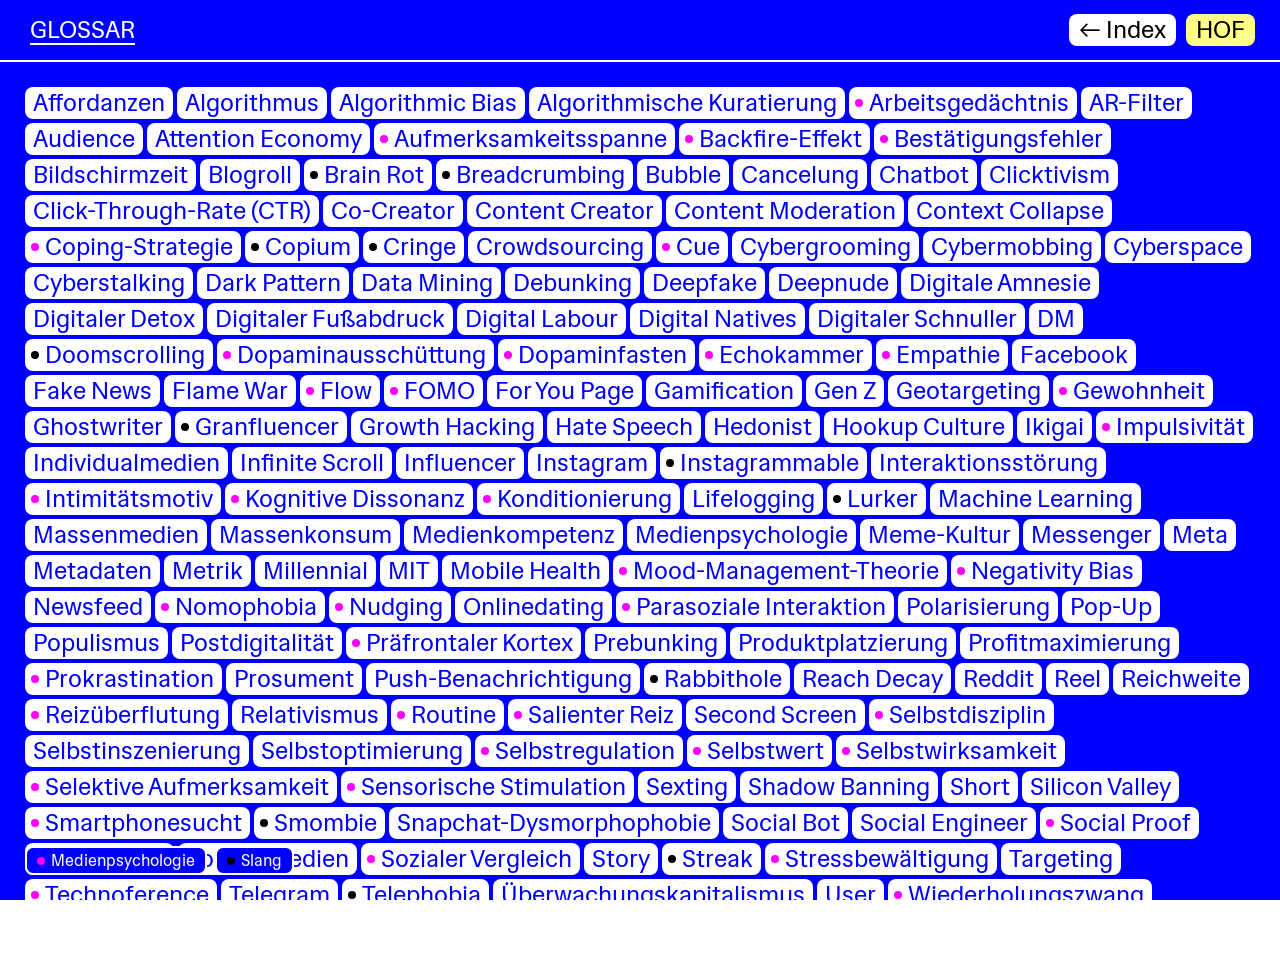
==== commit 4278ba9f: "Pause in HOF umbenannt, Funktionalität gefixt" ====
--- a/glossar.html
+++ b/glossar.html
@@ -8,187 +8,230 @@
   <link rel="stylesheet" href="glossar.css">
   <link href="https://fonts.googleapis.com/css2?family=Hedvig+Letters+Serif&display=swap" rel="stylesheet">
   <link href="https://fonts.googleapis.com/css2?family=Hedvig+Letters+Sans&display=swap" rel="stylesheet">
+  <script src="scripts/verstehe-ich-nicht.js" defer></script>
 </head>
 
 <body>
 
   <div class="glossar-header">
     <h2>Glossar</h3>
-
-    <div class="buttons-container">
-     <a href="index.html" class="zurück-index-button">
-      <h1>← zurück zum Index</h1>
-     </a>
-    </div>
-  </div>
-
+  </div>
+
+  <div class="buttons-container">
+    <a href="index.html" class="index-button">
+      <h1>← Index</h1>
+    </a>
+    <a href="hof.html" class="hof-button">
+      <h1>HOF</h1>
+    </a>
+  </div>
 
 
   <div class="glossar-content">
     <div class="glossar-items" id="glossar-items">
-      <button class="glossar-term" data-id="achtsamkeit" data-desc="Bewusste Wahrnehmung des gegenwärtigen Moments ohne Bewertung. Wird als Gegenmittel zur digitalen Ablenkung empfohlen.">Achtsamkeit</button>
-      <button class="glossar-term" data-id="algorithmus" data-desc="Rechenvorschrift, die bestimmt, welche Inhalte Nutzer:innen in sozialen Medien angezeigt bekommen.">Algorithmus</button>
-      <button class="glossar-term" data-id="arbeitsgedaechtnis" data-desc="Kurzzeitspeicher des Gehirns für aktuelle Informationen. Wird durch ständige Benachrichtigungen überlastet.">Arbeitsgedächtnis</button>
-      <button class="glossar-term" data-id="arfilter" data-desc="Augmented-Reality-Effekte, die das Gesicht oder die Umgebung in Echtzeit verändern – z.B. auf Instagram oder Snapchat.">AR-Filter</button>
-      <button class="glossar-term" data-id="audience" data-desc="Die Zielgruppe oder Followerschaft eines Social-Media-Accounts.">Audience</button>
-      <button class="glossar-term" data-id="aufmerksamkeitsoekonomie" data-desc="Wirtschaftsmodell, in dem menschliche Aufmerksamkeit zur handelbaren Ressource wird.">Aufmerksamkeitsökonomie</button>
-      <button class="glossar-term" data-id="aufmerksamkeitsspanne" data-desc="Zeitraum, in dem sich eine Person auf eine Aufgabe konzentrieren kann. Durch Social Media nachweislich verkürzt.">Aufmerksamkeitsspanne</button>
-      <button class="glossar-term" data-id="backfireeffekt" data-desc="Phänomen, bei dem Gegenargumente die ursprüngliche Überzeugung verstärken statt sie zu schwächen.">Backfire-Effekt</button>
-      <button class="glossar-term" data-id="benchmark" data-desc="Vergleichswert zur Messung von Leistung oder Erfolg im Social-Media-Marketing.">Benchmark</button>
-      <button class="glossar-term" data-id="bestaetigungsfehler" data-desc="Tendenz, Informationen so auszuwählen, dass sie bestehende Überzeugungen bestätigen.">Bestätigungsfehler</button>
-      <button class="glossar-term" data-id="bildschirmzeit" data-desc="Gesamtdauer der täglichen Nutzung digitaler Geräte. Wird zunehmend als Gesundheitsindikator betrachtet.">Bildschirmzeit</button>
-      <button class="glossar-term" data-id="blockchain" data-desc="Dezentrale Datenbanktechnologie, die Grundlage für Kryptowährungen und NFTs bildet.">Blockchain</button>
-      <button class="glossar-term" data-id="bodyscan" data-desc="Achtsamkeitsübung zur bewussten Wahrnehmung körperlicher Empfindungen.">Bodyscan</button>
-      <button class="glossar-term" data-id="boomer" data-desc="Angehörige der Babyboomer-Generation (1946–1964). Im Netzjargon oft abwertend für technisch weniger versierte ältere Menschen.">Boomer</button>
-      <button class="glossar-term" data-id="brainrot" data-desc="Umgangssprachlich für geistige Abstumpfung durch übermäßigen Konsum seichter Online-Inhalte.">Brain Rot</button>
-      <button class="glossar-term" data-id="breadcrumbing" data-desc="Hinhaltetaktik in Online-Beziehungen durch sporadische, unverbindliche Nachrichten.">Breadcrumbing</button>
-      <button class="glossar-term" data-id="bubble" data-desc="Siehe Filterblase. Informationsraum, in dem nur gleichgesinnte Meinungen zirkulieren.">Bubble</button>
-      <button class="glossar-term" data-id="cancelung" data-desc="Öffentlicher Boykott einer Person wegen moralisch fragwürdiger Aussagen oder Handlungen.">Cancelung</button>
-      <button class="glossar-term" data-id="chatbot" data-desc="Software, die automatisiert Konversationen führt, oft auf Basis von KI.">Chatbot</button>
-      <button class="glossar-term" data-id="clicktivism" data-desc="Oberflächlicher Online-Aktivismus, der sich auf Likes und Shares beschränkt.">Clicktivism</button>
-      <button class="glossar-term" data-id="cocreator" data-desc="Nutzer:in, die aktiv an der Erstellung von Inhalten mitwirkt.">Co-Creator</button>
-      <button class="glossar-term" data-id="contentcreator" data-desc="Person, die regelmäßig Inhalte für soziale Medien produziert.">Content Creator</button>
-      <button class="glossar-term" data-id="copingstrategie" data-desc="Methode zur Bewältigung von Stress oder negativen Emotionen.">Coping-Strategie</button>
-      <button class="glossar-term" data-id="copium" data-desc="Internet-Slang für Selbstberuhigung nach Enttäuschungen oder Misserfolgen.">Copium</button>
-      <button class="glossar-term" data-id="cringe" data-desc="Gefühl der Fremdscham bei peinlichen Inhalten oder Verhalten.">Cringe</button>
-      <button class="glossar-term" data-id="crowdsourcing" data-desc="Auslagerung von Aufgaben an eine große Gruppe von Menschen über das Internet.">Crowdsourcing</button>
-      <button class="glossar-term" data-id="cue" data-desc="Auslösereiz, der ein bestimmtes Verhalten oder eine Gewohnheit triggert.">Cue</button>
-      <button class="glossar-term" data-id="cybergrooming" data-desc="Anbahnung sexueller Kontakte mit Minderjährigen über das Internet.">Cybergrooming</button>
-      <button class="glossar-term" data-id="cybermobbing" data-desc="Systematische Belästigung oder Diffamierung einer Person über digitale Kanäle.">Cybermobbing</button>
-      <button class="glossar-term" data-id="cyberspace" data-desc="Virtueller Raum der vernetzten Computer und digitalen Kommunikation.">Cyberspace</button>
-      <button class="glossar-term" data-id="cyberstalking" data-desc="Wiederholte Belästigung oder Verfolgung einer Person über digitale Medien.">Cyberstalking</button>
-      <button class="glossar-term" data-id="darkpattern" data-desc="Manipulative Designelemente, die Nutzer:innen zu ungewollten Handlungen verleiten.">Dark Pattern</button>
-      <button class="glossar-term" data-id="datamining" data-desc="Automatisierte Analyse großer Datenmengen zur Erkennung von Mustern.">Data Mining</button>
-      <button class="glossar-term" data-id="debunking" data-desc="Widerlegung von Falschinformationen durch Faktenprüfung.">Debunking</button>
-      <button class="glossar-term" data-id="deepfake" data-desc="KI-generiertes Video oder Bild, das Personen täuschend echt darstellt.">Deepfake</button>
-      <button class="glossar-term" data-id="deepnude" data-desc="KI-Software, die Nacktbilder aus bekleideten Fotos generiert – ohne Einwilligung.">Deepnude</button>
-      <button class="glossar-term" data-id="digitaleamnesie" data-desc="Vergessen von Informationen, die digital gespeichert sind – weil das Gehirn sie nicht mehr behält.">Digitale Amnesie</button>
-      <button class="glossar-term" data-id="digitalerdetox" data-desc="Bewusster Verzicht auf digitale Geräte für einen bestimmten Zeitraum.">Digitaler Detox</button>
-      <button class="glossar-term" data-id="digitalerfussabdruck" data-desc="Gesamtheit aller online hinterlassenen Datenspuren einer Person.">Digitaler Fußabdruck</button>
-      <button class="glossar-term" data-id="digitallabour" data-desc="Unbezahlte Arbeit, die Nutzer:innen durch ihre Aktivitäten für Plattformen leisten.">Digital Labour</button>
-      <button class="glossar-term" data-id="digitalnatives" data-desc="Generation, die mit digitalen Technologien aufgewachsen ist.">Digital Natives</button>
-      <button class="glossar-term" data-id="digitalerschnuller" data-desc="Einsatz von Smartphones zur Beruhigung von Kindern – mit fraglichen Langzeitfolgen.">Digitaler Schnuller</button>
-      <button class="glossar-term" data-id="dm" data-desc="Direct Message – private Nachricht auf Social-Media-Plattformen.">DM</button>
-      <button class="glossar-term" data-id="doomscrolling" data-desc="Zwanghaftes Scrollen durch negative Nachrichten, obwohl es dem Wohlbefinden schadet.">Doomscrolling</button>
-      <button class="glossar-term" data-id="dopaminausschuettung" data-desc="Freisetzung des Neurotransmitters Dopamin bei Belohnungsreizen – z.B. bei Likes.">Dopaminausschüttung</button>
-      <button class="glossar-term" data-id="dopaminfasten" data-desc="Bewusster Verzicht auf stimulierende Aktivitäten zur Wiederherstellung der Reizempfindlichkeit.">Dopaminfasten</button>
-      <button class="glossar-term" data-id="echokammer" data-desc="Geschlossener Kommunikationsraum, in dem nur übereinstimmende Meinungen verstärkt werden.">Echokammer</button>
-      <button class="glossar-term" data-id="empathie" data-desc="Fähigkeit, sich in die Gefühle anderer hineinzuversetzen – online oft eingeschränkt.">Empathie</button>
-      <button class="glossar-term" data-id="facebook" data-desc="2004 gegründetes soziales Netzwerk, heute Teil des Meta-Konzerns. Über 3 Milliarden Nutzer:innen.">Facebook</button>
-      <button class="glossar-term" data-id="fakenews" data-desc="Absichtlich verbreitete Falschinformationen, oft mit manipulativer Absicht.">Fake News</button>
-      <button class="glossar-term" data-id="femmefatale" data-desc="Archetyp der verführerischen, gefährlichen Frau – im Netz oft ästhetisiert.">Femme Fatale</button>
-      <button class="glossar-term" data-id="flow" data-desc="Zustand völliger Vertiefung in eine Tätigkeit. Wird durch ständige Unterbrechungen gestört.">Flow</button>
-      <button class="glossar-term" data-id="fomo" data-desc="Fear Of Missing Out – Angst, etwas zu verpassen. Verstärkt durch soziale Medien.">FOMO</button>
-      <button class="glossar-term" data-id="foryoupage" data-desc="Personalisierter Feed auf TikTok, der algorithmisch kuratierte Inhalte zeigt.">For You Page</button>
-      <button class="glossar-term" data-id="gamification" data-desc="Einsatz spielerischer Elemente in nicht-spielerischen Kontexten zur Motivationssteigerung.">Gamification</button>
-      <button class="glossar-term" data-id="genz" data-desc="Generation der zwischen 1997 und 2012 Geborenen – erste vollständig digital sozialisierte Generation.">Gen Z</button>
-      <button class="glossar-term" data-id="geotargeting" data-desc="Standortbasierte Auslieferung von Werbung oder Inhalten.">Geotargeting</button>
-      <button class="glossar-term" data-id="gewohnheit" data-desc="Automatisiertes Verhaltensmuster, das durch Wiederholung entsteht.">Gewohnheit</button>
-      <button class="glossar-term" data-id="ghostwriter" data-desc="Person, die Texte im Namen anderer verfasst – auch für Influencer:innen.">Ghostwriter</button>
-      <button class="glossar-term" data-id="granfluencer" data-desc="Ältere Influencer:innen (meist 60+), die in sozialen Medien aktiv sind.">Granfluencer</button>
-      <button class="glossar-term" data-id="growthhacking" data-desc="Experimentelle Marketingstrategien für schnelles Nutzerwachstum.">Growth Hacking</button>
-      <button class="glossar-term" data-id="hatespeech" data-desc="Hassrede – Äußerungen, die Gruppen oder Einzelpersonen herabsetzen oder bedrohen.">Hate Speech</button>
-      <button class="glossar-term" data-id="hedonist" data-desc="Person, die Lustmaximierung als Lebensprinzip verfolgt.">Hedonist</button>
-      <button class="glossar-term" data-id="hookupculture" data-desc="Kultur unverbindlicher sexueller Begegnungen, oft durch Dating-Apps begünstigt.">Hookup Culture</button>
-      <button class="glossar-term" data-id="ikigai" data-desc="Japanisches Konzept für den persönlichen Lebenssinn – Schnittmenge aus Leidenschaft, Berufung, Mission und Beruf.">Ikigai</button>
-      <button class="glossar-term" data-id="impulsivitaet" data-desc="Neigung zu schnellen, unüberlegten Handlungen – wird durch Social Media gefördert.">Impulsivität</button>
-      <button class="glossar-term" data-id="individualmedien" data-desc="Medien für die Kommunikation zwischen Einzelpersonen, z.B. Messenger.">Individualmedien</button>
-      <button class="glossar-term" data-id="infinitescroll" data-desc="Designprinzip, bei dem Inhalte endlos nachladen – hält Nutzer:innen länger auf der Plattform.">Infinite Scroll</button>
-      <button class="glossar-term" data-id="influencer" data-desc="Person mit großer Reichweite, die Meinungen und Kaufentscheidungen beeinflusst.">Influencer</button>
-      <button class="glossar-term" data-id="instagram" data-desc="2010 gegründete Foto- und Video-Plattform, seit 2012 Teil von Meta.">Instagram</button>
-      <button class="glossar-term" data-id="instagrammable" data-desc="Bezeichnung für Orte oder Momente, die sich besonders gut für Instagram-Fotos eignen.">Instagrammable</button>
-      <button class="glossar-term" data-id="interaktionsstoerung" data-desc="Beeinträchtigung zwischenmenschlicher Kommunikation durch Smartphone-Nutzung.">Interaktionsstörung</button>
-      <button class="glossar-term" data-id="intimitaetsmotiv" data-desc="Grundbedürfnis nach Nähe und vertrauensvollen Beziehungen.">Intimitätsmotiv</button>
-      <button class="glossar-term" data-id="kognitivedissonanz" data-desc="Unangenehmes Gefühl bei widersprüchlichen Überzeugungen oder Handlungen.">Kognitive Dissonanz</button>
-      <button class="glossar-term" data-id="konditionierung" data-desc="Lernprozess, bei dem Verhaltensweisen durch Belohnung oder Bestrafung verstärkt werden.">Konditionierung</button>
-      <button class="glossar-term" data-id="lifelogging" data-desc="Kontinuierliche Dokumentation des eigenen Lebens durch digitale Aufzeichnungen.">Lifelogging</button>
-      <button class="glossar-term" data-id="lurker" data-desc="Passive Nutzer:in, die Inhalte konsumiert, aber nicht selbst beiträgt.">Lurker</button>
-      <button class="glossar-term" data-id="machinelearning" data-desc="Teilbereich der KI, bei dem Systeme aus Daten lernen und sich verbessern.">Machine Learning</button>
-      <button class="glossar-term" data-id="massenmedien" data-desc="Medien, die Inhalte an ein großes, disperses Publikum verbreiten.">Massenmedien</button>
-      <button class="glossar-term" data-id="massenkonsum" data-desc="Standardisierter Konsum von Gütern und Inhalten durch große Bevölkerungsgruppen.">Massenkonsum</button>
-      <button class="glossar-term" data-id="medienkompetenz" data-desc="Fähigkeit, Medien kritisch zu analysieren, zu verstehen und sinnvoll zu nutzen.">Medienkompetenz</button>
-      <button class="glossar-term" data-id="medienpsychologie" data-desc="Wissenschaft von den psychologischen Wirkungen von Medien auf Menschen.">Medienpsychologie</button>
-      <button class="glossar-term" data-id="memekultur" data-desc="Kulturelle Praxis des Erstellens und Teilens von Memes als Kommunikationsform.">Meme-Kultur</button>
-      <button class="glossar-term" data-id="messenger" data-desc="Anwendung für Echtzeitkommunikation, z.B. WhatsApp, Telegram, Signal.">Messenger</button>
-      <button class="glossar-term" data-id="meta" data-desc="Mutterkonzern von Facebook, Instagram und WhatsApp. Seit 2021 unter diesem Namen.">Meta</button>
-      <button class="glossar-term" data-id="metadaten" data-desc="Daten über Daten – z.B. Zeitstempel, Standort, Geräteinformationen.">Metadaten</button>
-      <button class="glossar-term" data-id="metrik" data-desc="Messbare Kennzahl zur Bewertung von Erfolg, z.B. Likes, Reichweite, Engagement.">Metrik</button>
-      <button class="glossar-term" data-id="millennial" data-desc="Generation der zwischen 1981 und 1996 Geborenen.">Millennial</button>
-      <button class="glossar-term" data-id="mit" data-desc="Massachusetts Institute of Technology – führende Forschungsuniversität für Technologie.">MIT</button>
-      <button class="glossar-term" data-id="mobilehealth" data-desc="Gesundheitsbezogene Anwendungen und Dienste auf mobilen Geräten.">Mobile Health</button>
-      <button class="glossar-term" data-id="moodmanagementtheorie" data-desc="Theorie, dass Menschen Medien nutzen, um ihre Stimmung zu regulieren.">Mood-Management-Theorie</button>
-      <button class="glossar-term" data-id="negativitybias" data-desc="Psychologische Tendenz, negativen Informationen mehr Gewicht zu geben als positiven.">Negativity Bias</button>
-      <button class="glossar-term" data-id="newsfeed" data-desc="Zentrale Übersicht aktueller Inhalte auf einer Social-Media-Plattform.">Newsfeed</button>
-      <button class="glossar-term" data-id="nomophobia" data-desc="Angst, ohne Mobiltelefon zu sein – Kunstwort aus „No Mobile Phone Phobia&quot;.">Nomophobia</button>
-      <button class="glossar-term" data-id="nudging" data-desc="Sanfte Beeinflussung von Entscheidungen durch Gestaltung der Wahlarchitektur.">Nudging</button>
-      <button class="glossar-term" data-id="onlinedating" data-desc="Partnersuche über digitale Plattformen und Apps.">Onlinedating</button>
-      <button class="glossar-term" data-id="polarisierung" data-desc="Verstärkung extremer Positionen in der Gesellschaft – oft durch Algorithmen begünstigt.">Polarisierung</button>
-      <button class="glossar-term" data-id="popup" data-desc="Fenster, das sich automatisch öffnet – oft für Werbung oder Benachrichtigungen.">Pop-Up</button>
-      <button class="glossar-term" data-id="populismus" data-desc="Politische Strategie, die „das Volk&quot; gegen „die Elite&quot; inszeniert – oft in sozialen Medien verbreitet.">Populismus</button>
-      <button class="glossar-term" data-id="postdigitalitaet" data-desc="Zustand, in dem das Digitale so alltäglich ist, dass es nicht mehr als besonders wahrgenommen wird.">Postdigitalität</button>
-      <button class="glossar-term" data-id="praefrontalerkortex" data-desc="Hirnregion für Impulskontrolle, Planung und rationales Denken – reift erst mit ca. 25 Jahren aus.">Präfrontaler Kortex</button>
-      <button class="glossar-term" data-id="prebunking" data-desc="Präventive Aufklärung über Manipulationstechniken, bevor Falschinformationen auftreten.">Prebunking</button>
-      <button class="glossar-term" data-id="produktplatzierung" data-desc="Integration von Markenprodukten in Inhalte – oft als Werbung gekennzeichnet.">Produktplatzierung</button>
-      <button class="glossar-term" data-id="profitmaximierung" data-desc="Wirtschaftliches Ziel, den Gewinn zu maximieren – Antrieb vieler Plattformdesigns.">Profitmaximierung</button>
-      <button class="glossar-term" data-id="prokrastination" data-desc="Aufschieben wichtiger Aufgaben zugunsten kurzfristiger Belohnungen – z.B. Social Media.">Prokrastination</button>
-      <button class="glossar-term" data-id="prosument" data-desc="Person, die gleichzeitig Produzent:in und Konsument:in von Inhalten ist.">Prosument</button>
-      <button class="glossar-term" data-id="pushbenachrichtigung" data-desc="Automatische Nachricht, die auf dem Bildschirm erscheint – oft als Aufmerksamkeitsfalle.">Push-Benachrichtigung</button>
-      <button class="glossar-term" data-id="rabbithole" data-desc="Metapher für das tiefe Eintauchen in zusammenhängende Inhalte – oft algorithmisch gesteuert.">Rabbithole</button>
-      <button class="glossar-term" data-id="reddit" data-desc="2005 gegründete Plattform für themenbasierte Diskussionsforen (Subreddits).">Reddit</button>
-      <button class="glossar-term" data-id="reel" data-desc="Kurzvideoformat auf Instagram, inspiriert von TikTok.">Reel</button>
-      <button class="glossar-term" data-id="reichweite" data-desc="Anzahl der Personen, die einen Inhalt potenziell sehen können.">Reichweite</button>
-      <button class="glossar-term" data-id="reizueberflutung" data-desc="Überforderung durch zu viele gleichzeitige Sinneseindrücke.">Reizüberflutung</button>
-      <button class="glossar-term" data-id="relativismus" data-desc="Ansicht, dass Wahrheit und Werte kontextabhängig sind – kann Faktenleugnung begünstigen.">Relativismus</button>
-      <button class="glossar-term" data-id="routine" data-desc="Regelmäßig wiederholte Verhaltensabfolge – kann bewusst für Digital Wellbeing gestaltet werden.">Routine</button>
-      <button class="glossar-term" data-id="salienterreiz" data-desc="Auffälliger Stimulus, der automatisch Aufmerksamkeit anzieht.">Salienter Reiz</button>
-      <button class="glossar-term" data-id="secondscreen" data-desc="Nutzung eines zweiten Bildschirms (meist Smartphone) parallel zum Fernsehen.">Second Screen</button>
-      <button class="glossar-term" data-id="selbstdisziplin" data-desc="Fähigkeit, kurzfristige Impulse zugunsten langfristiger Ziele zu kontrollieren.">Selbstdisziplin</button>
-      <button class="glossar-term" data-id="selbstinszenierung" data-desc="Bewusste Gestaltung des eigenen Images in sozialen Medien.">Selbstinszenierung</button>
-      <button class="glossar-term" data-id="selbstoptimierung" data-desc="Streben nach ständiger Verbesserung der eigenen Leistungsfähigkeit.">Selbstoptimierung</button>
-      <button class="glossar-term" data-id="selbstregulation" data-desc="Fähigkeit, eigenes Verhalten und Emotionen zu steuern.">Selbstregulation</button>
-      <button class="glossar-term" data-id="selbstwert" data-desc="Bewertung der eigenen Person – kann durch Social-Media-Vergleiche beeinflusst werden.">Selbstwert</button>
-      <button class="glossar-term" data-id="selbstwirksamkeit" data-desc="Überzeugung, Herausforderungen aus eigener Kraft bewältigen zu können.">Selbstwirksamkeit</button>
-      <button class="glossar-term" data-id="selektiveaufmerksamkeit" data-desc="Fähigkeit, relevante Reize zu fokussieren und irrelevante auszublenden.">Selektive Aufmerksamkeit</button>
-      <button class="glossar-term" data-id="sensorischestimulation" data-desc="Anregung der Sinne durch Reize – in sozialen Medien oft intensiv gestaltet.">Sensorische Stimulation</button>
-      <button class="glossar-term" data-id="sexting" data-desc="Austausch sexuell expliziter Nachrichten oder Bilder über digitale Kanäle.">Sexting</button>
-      <button class="glossar-term" data-id="shadowbanning" data-desc="Unsichtbare Einschränkung der Reichweite eines Accounts ohne Benachrichtigung.">Shadow Banning</button>
-      <button class="glossar-term" data-id="short" data-desc="Kurzvideoformat auf YouTube, inspiriert von TikTok.">Short</button>
-      <button class="glossar-term" data-id="siliconvalley" data-desc="Region in Kalifornien, Zentrum der Tech-Industrie und Heimat vieler Social-Media-Konzerne.">Silicon Valley</button>
-      <button class="glossar-term" data-id="smartphonesucht" data-desc="Zwanghafte, unkontrollierte Nutzung des Smartphones trotz negativer Konsequenzen.">Smartphonesucht</button>
-      <button class="glossar-term" data-id="smombie" data-desc="Kofferwort aus „Smartphone&quot; und „Zombie&quot; – Person, die beim Gehen aufs Handy starrt.">Smombie</button>
-      <button class="glossar-term" data-id="snapchat" data-desc="2011 gegründete Plattform für vergängliche Foto- und Videonachrichten.">Snapchat</button>
-      <button class="glossar-term" data-id="snapchatdysmorphophobie" data-desc="Wunsch, im echten Leben wie das gefilterte Selbstbild auszusehen.">Snapchat-Dysmorphophobie</button>
-      <button class="glossar-term" data-id="socialbot" data-desc="Automatisierter Account, der menschliches Verhalten imitiert.">Social Bot</button>
-      <button class="glossar-term" data-id="socialengineer" data-desc="Person, die psychologische Manipulation nutzt, um an vertrauliche Informationen zu gelangen.">Social Engineer</button>
-      <button class="glossar-term" data-id="socialproof" data-desc="Psychologisches Prinzip, dem Verhalten anderer zu folgen – z.B. durch Likes.">Social Proof</button>
-      <button class="glossar-term" data-id="soziabilitaet" data-desc="Grundlegendes Bedürfnis nach sozialer Interaktion und Zugehörigkeit.">Soziabilität</button>
-      <button class="glossar-term" data-id="sozialemedien" data-desc="Digitale Plattformen, die Nutzer:innen ermöglichen, Inhalte zu erstellen und zu teilen.">Soziale Medien</button>
-      <button class="glossar-term" data-id="sozialervergleich" data-desc="Bewertung der eigenen Person im Vergleich zu anderen – online oft verzerrt.">Sozialer Vergleich</button>
-      <button class="glossar-term" data-id="story" data-desc="Temporärer Inhalt, der nach 24 Stunden verschwindet – eingeführt von Snapchat.">Story</button>
-      <button class="glossar-term" data-id="streak" data-desc="Aufeinanderfolgende Tage der Interaktion auf Snapchat – erzeugt sozialen Druck.">Streak</button>
-      <button class="glossar-term" data-id="stressbewaeltigung" data-desc="Strategien zur Reduzierung von Stress – Social Media oft kontraproduktiv.">Stressbewältigung</button>
-      <button class="glossar-term" data-id="targeting" data-desc="Gezielte Ausspielung von Werbung an bestimmte Nutzergruppen.">Targeting</button>
-      <button class="glossar-term" data-id="technoference" data-desc="Störung zwischenmenschlicher Interaktionen durch Technologienutzung.">Technoference</button>
-      <button class="glossar-term" data-id="telegram" data-desc="2013 gegründeter Messenger, bekannt für Verschlüsselung und große Gruppen.">Telegram</button>
-      <button class="glossar-term" data-id="telephobia" data-desc="Angst vor Telefonaten – besonders bei jüngeren Generationen verbreitet.">Telephobia</button>
-      <button class="glossar-term" data-id="ueberwachungskapitalismus" data-desc="Wirtschaftsmodell, das auf der Sammlung und Monetarisierung von Nutzerdaten basiert.">Überwachungskapitalismus</button>
-      <button class="glossar-term" data-id="user" data-desc="Nutzer:in einer digitalen Plattform oder Anwendung.">User</button>
-      <button class="glossar-term" data-id="wiederholungszwang" data-desc="Unbewusster Drang, bestimmte Verhaltensweisen zu wiederholen – z.B. App-Öffnen.">Wiederholungszwang</button>
-      <button class="glossar-term" data-id="wikipedia" data-desc="2001 gegründete freie Online-Enzyklopädie, kollaborativ erstellt.">Wikipedia</button>
-      <button class="glossar-term" data-id="wokeness" data-desc="Bewusstsein für soziale Ungerechtigkeiten – in sozialen Medien oft diskutiert.">Wokeness</button>
-      <button class="glossar-term" data-id="worldwideweb" data-desc="1989 von Tim Berners-Lee erfundenes System zur Verknüpfung von Dokumenten im Internet.">World Wide Web</button>
-      <button class="glossar-term" data-id="x" data-desc="Ehemals Twitter – 2006 gegründete Microblogging-Plattform, 2023 von Elon Musk umbenannt.">X</button>
-      <button class="glossar-term" data-id="youtube" data-desc="2005 gegründete Videoplattform, seit 2006 Teil von Google. Über 2 Milliarden Nutzer:innen.">YouTube</button>
-      <button class="glossar-term" data-id="zeitwahrnehmung" data-desc="Subjektives Erleben von Zeit – in sozialen Medien oft verzerrt.">Zeitwahrnehmung</button>
-      <button class="glossar-term" data-id="zivilisationskrankheit" data-desc="Erkrankung, die durch modernen Lebensstil begünstigt wird – zunehmend auch durch Digitalkonsum.">Zivilisationskrankheit</button>
+      <button class="glossar-term" data-id="affordanzen" data-desc="Affordanzen bezeichnen die durch Plattformdesign vorgegebenen Handlungsmöglichkeiten für Nutzer:innen. Sie strukturieren, was sichtbar, sagbar und machbar ist – etwa Liken, Teilen oder Kommentieren. Affordanzen beeinflussen damit Kommunikation, Selbstinszenierung und Machtverhältnisse, ohne explizit vorgeschrieben zu sein. Jede Plattform entwickelt eigene Affordanzen, die das Nutzerverhalten subtil lenken. Das Verständnis von Affordanzen ist zentral für die kritische Analyse digitaler Umgebungen.">Affordanzen</button>
+      <button class="glossar-term" data-id="algorithmus" data-desc="Ein Algorithmus ist eine regelbasierte Rechenvorschrift, die entscheidet, welche Inhalte Nutzer:innen sehen. In sozialen Medien analysiert er Verhalten, Interessen und soziale Netzwerke, um Feeds zu optimieren. Algorithmen sind zentrale Machtinstrumente der Plattformökonomie. Sie operieren meist intransparent und entziehen sich demokratischer Kontrolle. Ihre Entscheidungslogik prägt maßgeblich, welche Stimmen gehört werden und welche verstummen.">Algorithmus</button>
+      <button class="glossar-term" data-id="algorithmicbias" data-desc="Algorithmic Bias beschreibt systematische Verzerrungen in algorithmischen Entscheidungssystemen. Diese entstehen durch Trainingsdaten, Designentscheidungen oder ökonomische Ziele. In sozialen Medien kann dies zu Diskriminierung, Unsichtbarkeit bestimmter Gruppen oder Verstärkung stereotyper Inhalte führen. Besonders marginalisierte Communities sind von diesen Verzerrungen betroffen. Die Bekämpfung von Algorithmic Bias erfordert diverse Entwicklerteams und kontinuierliche Überprüfung.">Algorithmic Bias</button>
+      <button class="glossar-term" data-id="algorithmischekuratierung" data-desc="Algorithmische Kuratierung bezeichnet die automatisierte Auswahl, Gewichtung und Sortierung von Inhalten in Feeds. Grundlage sind Nutzungsdaten wie Klicks, Verweildauer oder Interaktionen. Dieser Prozess bestimmt maßgeblich, welche Themen sichtbar werden und prägt individuelle Wahrnehmung sowie öffentliche Diskurse. Im Gegensatz zur menschlichen Kuratierung fehlt hier oft Kontextwissen und redaktionelle Verantwortung. Nutzer:innen haben meist keinen Einblick in die Kriterien, nach denen Inhalte ausgewählt werden.">Algorithmische Kuratierung</button>
+      <button class="glossar-term" data-category="psychologie" data-id="arbeitsgedaechtnis" data-desc="Kurzzeitspeicher des Gehirns für aktuelle Informationen. Wird durch ständige Benachrichtigungen überlastet. Das Arbeitsgedächtnis kann nur eine begrenzte Anzahl von Informationen gleichzeitig verarbeiten. Multitasking und permanente Unterbrechungen durch Social Media reduzieren seine Kapazität erheblich. Studien zeigen, dass bereits die Anwesenheit eines Smartphones die kognitive Leistung mindern kann.">Arbeitsgedächtnis</button>
+      <button class="glossar-term" data-id="arfilter" data-desc="AR-Filter sind Augmented-Reality-Effekte, die Gesichter, Körper oder Umgebungen in Echtzeit verändern. Sie prägen ästhetische Normen, Selbstbilder und Trends auf Plattformen wie Instagram oder Snapchat. Gleichzeitig fördern sie performative Selbstdarstellung und visuelle Vereinheitlichung. Besonders problematisch ist ihr Einfluss auf das Körperbild junger Menschen. Viele AR-Filter reproduzieren eurozentristische Schönheitsideale und können Dysmorphie verstärken.">AR-Filter</button>
+      <button class="glossar-term" data-id="audience" data-desc="Die Zielgruppe oder Followerschaft eines Social-Media-Accounts. Die Audience bestimmt maßgeblich, welche Inhalte erfolgreich sind und wie Creator:innen kommunizieren. Im Gegensatz zu traditionellen Medien ist die Audience auf Social Media oft sichtbar und interaktiv.">Audience</button>
+      <button class="glossar-term" data-id="attentioneconomy" data-desc="Die Attention Economy beschreibt ein Wirtschaftsmodell, in dem menschliche Aufmerksamkeit zur knappen Ressource wird. Plattformen optimieren Inhalte gezielt auf Verweildauer und Engagement. Aufmerksamkeit bildet die Grundlage für Werbung, Datensammlung und ökonomische Macht. In diesem Modell konkurrieren alle Inhalte – von Nachrichten bis Unterhaltung – um dieselbe begrenzte Ressource. Die Konsequenz ist ein ständiger Wettlauf um immer intensivere Stimuli.">Attention Economy</button>
+      <button class="glossar-term" data-category="psychologie" data-id="aufmerksamkeitsspanne" data-desc="Zeitraum, in dem sich eine Person auf eine Aufgabe konzentrieren kann. Durch Social Media nachweislich verkürzt. Die durchschnittliche Aufmerksamkeitsspanne bei digitalen Inhalten liegt inzwischen unter 10 Sekunden. Diese Entwicklung beeinflusst nicht nur Medienkonsum, sondern auch Lernfähigkeit und Arbeitsleistung.">Aufmerksamkeitsspanne</button>
+      <button class="glossar-term" data-category="psychologie" data-id="backfireeffekt" data-desc="Phänomen, bei dem Gegenargumente die ursprüngliche Überzeugung verstärken statt sie zu schwächen. In sozialen Medien ist dieser Effekt besonders wirksam, da emotionale Reaktionen schnelles Engagement fördern. Das Verständnis dieses Effekts ist zentral für effektive Wissenschaftskommunikation und Faktenchecks.">Backfire-Effekt</button>
+      <button class="glossar-term" data-category="psychologie" data-id="bestaetigungsfehler" data-desc="Tendenz, Informationen so auszuwählen, dass sie bestehende Überzeugungen bestätigen. Algorithmen verstärken diesen kognitiven Bias durch personalisierte Feeds. Der Bestätigungsfehler ist eine der Hauptursachen für Filterblasen und erschwert konstruktiven gesellschaftlichen Diskurs.">Bestätigungsfehler</button>
+      <button class="glossar-term" data-id="bildschirmzeit" data-desc="Gesamtdauer der täglichen Nutzung digitaler Geräte. Wird zunehmend als Gesundheitsindikator betrachtet. Moderne Smartphones bieten integrierte Tools zur Überwachung der Bildschirmzeit. Studien zeigen Zusammenhänge zwischen hoher Bildschirmzeit und reduziertem Wohlbefinden, besonders bei Jugendlichen.">Bildschirmzeit</button>
+      <button class="glossar-term" data-id="blogroll" data-desc="Eine Blogroll ist eine kuratierte Liste empfohlener Blogs, verbreitet in der frühen Blogosphäre. Sie diente als soziales Netzwerk vor algorithmischen Feeds. Blogrolls förderten Sichtbarkeit, Vernetzung und thematische Communities. Im Gegensatz zu heutigen Algorithmen war die Kuratierung transparent und menschlich gesteuert. Die Blogroll symbolisiert eine dezentralere Ära des Internets vor der Plattformhegemonie.">Blogroll</button>
+      <button class="glossar-term" data-category="slang" data-id="brainrot" data-desc="Umgangssprachlich für geistige Abstumpfung durch übermäßigen Konsum seichter Online-Inhalte. Der Begriff wurde 2024 zum Oxford Word of the Year gewählt. Brain Rot beschreibt das Gefühl, durch endloses Scrollen die Fähigkeit zu tieferem Denken zu verlieren.">Brain Rot</button>
+      <button class="glossar-term" data-category="slang" data-id="breadcrumbing" data-desc="Hinhaltetaktik in Online-Beziehungen durch sporadische, unverbindliche Nachrichten. Der Begriff stammt aus dem Märchen Hänsel und Gretel – kleine Brotkrumen, die keine echte Verbindung aufbauen. Breadcrumbing ist eine Form emotionaler Manipulation, die durch die Anonymität digitaler Kommunikation begünstigt wird.">Breadcrumbing</button>
+      <button class="glossar-term" data-id="bubble" data-desc="Siehe Filterblase. Informationsraum, in dem nur gleichgesinnte Meinungen zirkulieren. Der Begriff betont die Abschottung von anderen Perspektiven. Bubbles entstehen sowohl durch algorithmische Kuratierung als auch durch bewusste Selektion der Nutzer:innen.">Bubble</button>
+      <button class="glossar-term" data-id="cancelung" data-desc="Öffentlicher Boykott einer Person wegen moralisch fragwürdiger Aussagen oder Handlungen. Cancel Culture ist ein umstrittenes Phänomen zwischen berechtigter Kritik und digitalem Mob. Die Dynamiken von Cancelung zeigen die Macht kollektiver Empörung in sozialen Medien.">Cancelung</button>
+      <button class="glossar-term" data-id="chatbot" data-desc="Software, die automatisiert Konversationen führt, oft auf Basis von KI. Moderne Chatbots wie ChatGPT nutzen Large Language Models für natürlichsprachige Interaktion. Sie werden zunehmend in Kundenservice, Therapie und Bildung eingesetzt, werfen aber Fragen zu Transparenz und menschlicher Ersetzung auf.">Chatbot</button>
+      <button class="glossar-term" data-id="clicktivism" data-desc="Oberflächlicher Online-Aktivismus, der sich auf Likes und Shares beschränkt. Clicktivism erzeugt das Gefühl politischer Teilhabe ohne substanzielles Engagement. Kritiker:innen sehen darin eine Entpolitisierung, während andere es als niedrigschwelligen Einstieg in Aktivismus verteidigen.">Clicktivism</button>
+      <button class="glossar-term" data-id="clickthroughrate" data-desc="Die Click-Through-Rate (CTR) misst das Verhältnis von Klicks zu Impressionen. Sie gilt als zentrale Leistungskennzahl im digitalen Marketing. Algorithmen nutzen sie zur Bewertung von Relevanz und Erfolg von Inhalten. Eine hohe CTR signalisiert, dass Inhalte Aufmerksamkeit erfolgreich in Handlung umwandeln. Die Optimierung auf CTR kann jedoch zu Clickbait und sensationalistischen Inhalten führen.">Click-Through-Rate (CTR)</button>
+      <button class="glossar-term" data-id="cocreator" data-desc="Nutzer:in, die aktiv an der Erstellung von Inhalten mitwirkt. Co-Creation verwischt die Grenze zwischen Konsument:in und Produzent:in. Plattformen nutzen Co-Creator:innen, um kostengünstig Inhalte zu generieren und Community-Bindung zu stärken.">Co-Creator</button>
+      <button class="glossar-term" data-id="contentcreator" data-desc="Person, die regelmäßig Inhalte für soziale Medien produziert. Content Creation ist zu einem anerkannten Beruf geworden, oft mit unregelmäßigem Einkommen und hohem Burnout-Risiko. Die Creator Economy umfasst inzwischen Millionen von Menschen weltweit.">Content Creator</button>
+      <button class="glossar-term" data-id="contentmoderation" data-desc="Content Moderation umfasst die Prüfung, Kennzeichnung oder Entfernung von Inhalten. Sie erfolgt durch menschliche Moderator:innen, automatisierte Systeme oder hybride Modelle. Content Moderation ist zentral für Plattformverantwortung und Meinungsfreiheit. Die Arbeit menschlicher Moderator:innen ist oft traumatisierend und schlecht bezahlt. Gleichzeitig treffen sie täglich Entscheidungen mit weitreichenden Folgen für öffentliche Diskurse.">Content Moderation</button>
+      <button class="glossar-term" data-id="contextcollapse" data-desc="Context Collapse beschreibt das Zusammenfallen unterschiedlicher sozialer Kontexte auf einer Plattform. Inhalte richten sich gleichzeitig an Familie, Freund:innen, Kolleg:innen und Öffentlichkeit. Dies erschwert authentische Kommunikation und fördert strategische Selbstinszenierung. Das Phänomen erklärt, warum viele Menschen zu Pseudonymen oder privaten Accounts wechseln. Context Collapse macht jede Äußerung potenziell riskant.">Context Collapse</button>
+      <button class="glossar-term" data-category="psychologie" data-id="copingstrategie" data-desc="Methode zur Bewältigung von Stress oder negativen Emotionen. Social Media wird häufig als Coping-Strategie genutzt, ist aber oft kontraproduktiv. Gesunde Coping-Strategien umfassen Bewegung, soziale Kontakte und kreative Tätigkeiten abseits von Bildschirmen.">Coping-Strategie</button>
+      <button class="glossar-term" data-category="slang" data-id="copium" data-desc="Internet-Slang für Selbstberuhigung nach Enttäuschungen oder Misserfolgen. Der Begriff kombiniert „Cope“ mit dem Suffix „-ium“ wie bei Opium. Copium-Memes ironisieren die menschliche Tendenz zur Rationalisierung und Selbsttäuschung."">Copium</button>
+      <button class="glossar-term" data-category="slang" data-id="cringe" data-desc="Gefühl der Fremdscham bei peinlichen Inhalten oder Verhalten. Cringe-Content ist ein eigenes Genre auf Plattformen wie TikTok und Reddit. Die Empfindung von Cringe spiegelt soziale Normen und generationelle Unterschiede wider.">Cringe</button>
+      <button class="glossar-term" data-id="crowdsourcing" data-desc="Auslagerung von Aufgaben an eine große Gruppe von Menschen über das Internet. Crowdsourcing nutzt die kollektive Intelligenz für Problemlösung, Finanzierung oder Content-Erstellung. Bekannte Beispiele sind Wikipedia, Kickstarter und Community-Notes auf X.">Crowdsourcing</button>
+      <button class="glossar-term" data-category="psychologie" data-id="cue" data-desc="Auslösereiz, der ein bestimmtes Verhalten oder eine Gewohnheit triggert. Im Kontext sozialer Medien sind Benachrichtigungstöne, rote Badges und bestimmte Orte typische Cues. Das Bewusstsein für persönliche Cues ist der erste Schritt zur Verhaltensänderung.">Cue</button>
+      <button class="glossar-term" data-id="cybergrooming" data-desc="Anbahnung sexueller Kontakte mit Minderjährigen über das Internet. Täter:innen nutzen die Anonymität und Zugänglichkeit sozialer Medien strategisch aus. Cybergrooming ist strafbar und erfordert verstärkte Aufklärung sowie technische Schutzmaßnahmen.">Cybergrooming</button>
+      <button class="glossar-term" data-id="cybermobbing" data-desc="Systematische Belästigung oder Diffamierung einer Person über digitale Kanäle. Im Gegensatz zu traditionellem Mobbing endet Cybermobbing nicht am Schultor und erreicht potenziell unbegrenzte Öffentlichkeit. Die psychischen Folgen können gravierend sein und reichen bis zu Suizidalität.">Cybermobbing</button>
+      <button class="glossar-term" data-id="cyberspace" data-desc="Virtueller Raum der vernetzten Computer und digitalen Kommunikation. Der Begriff wurde 1984 von William Gibson in seinem Roman Neuromancer geprägt. Heute verschmilzt der Cyberspace zunehmend mit der physischen Realität durch mobile Geräte und AR.">Cyberspace</button>
+      <button class="glossar-term" data-id="cyberstalking" data-desc="Wiederholte Belästigung oder Verfolgung einer Person über digitale Medien. Cyberstalking umfasst unerwünschte Nachrichten, Überwachung und Identitätsdiebstahl. Es ist eine Form digitaler Gewalt, die überwiegend Frauen betrifft und strafrechtlich verfolgt wird.">Cyberstalking</button>
+      <button class="glossar-term" data-id="darkpattern" data-desc="Manipulative Designelemente, die Nutzer:innen zu ungewollten Handlungen verleiten. Beispiele sind versteckte Kündigungsbuttons, vorausgewählte Optionen und Countdowns, die Dringlichkeit suggerieren. Die EU reguliert Dark Patterns zunehmend durch den Digital Services Act.">Dark Pattern</button>
+      <button class="glossar-term" data-id="datamining" data-desc="Automatisierte Analyse großer Datenmengen zur Erkennung von Mustern. Data Mining ist die Grundlage für personalisierte Werbung und algorithmische Empfehlungen. Die gesammelten Erkenntnisse über Nutzerverhalten haben enormen wirtschaftlichen Wert.">Data Mining</button>
+      <button class="glossar-term" data-id="debunking" data-desc="Widerlegung von Falschinformationen durch Faktenprüfung. Effektives Debunking erfordert klare Kommunikation und Berücksichtigung des Backfire-Effekts. Professionelle Faktenchecker:innen kämpfen gegen die Geschwindigkeit, mit der sich Falschinformationen verbreiten.">Debunking</button>
+      <button class="glossar-term" data-id="deepfake" data-desc="KI-generiertes Video oder Bild, das Personen täuschend echt darstellt. Deepfakes werden für Desinformation, Betrug und nicht-konsensualen pornografischen Content missbraucht. Die Technologie entwickelt sich schneller als Erkennungsmethoden und rechtliche Regulierung.">Deepfake</button>
+      <button class="glossar-term" data-id="deepnude" data-desc="KI-Software, die Nacktbilder aus bekleideten Fotos generiert – ohne Einwilligung. Dies ist eine Form bildbasierter sexualisierter Gewalt, die überwiegend Frauen betrifft. Viele Länder haben inzwischen spezifische Gesetze gegen solche Technologien erlassen.">Deepnude</button>
+      <button class="glossar-term" data-id="digitaleamnesie" data-desc="Vergessen von Informationen, die digital gespeichert sind – weil das Gehirn sie nicht mehr behält. Das Phänomen wird auch als „Google-Effekt“ bezeichnet. Studien zeigen, dass Menschen sich eher merken, wo Information gespeichert ist, als die Information selbst.">Digitale Amnesie</button>
+      <button class="glossar-term" data-id="digitalerdetox" data-desc="Bewusster Verzicht auf digitale Geräte für einen bestimmten Zeitraum. Digital Detox soll helfen, die Kontrolle über die eigene Mediennutzung zurückzugewinnen. Die Wirksamkeit ist umstritten – nachhaltige Veränderung erfordert meist strukturelle Anpassungen im Alltag.">Digitaler Detox</button>
+      <button class="glossar-term" data-id="digitalerfussabdruck" data-desc="Gesamtheit aller online hinterlassenen Datenspuren einer Person. Der digitale Fußabdruck umfasst aktive Beiträge ebenso wie passive Metadaten. Er kann Jahrzehnte überdauern und hat Auswirkungen auf Reputation, Berufschancen und Privatsphäre.">Digitaler Fußabdruck</button>
+      <button class="glossar-term" data-id="digitallabour" data-desc="Unbezahlte Arbeit, die Nutzer:innen durch ihre Aktivitäten für Plattformen leisten. Jeder Like, Kommentar und Klick produziert wertvolle Daten. Digital Labour kritisiert die Asymmetrie zwischen dem Wert, den Nutzer:innen schaffen, und der Vergütung, die sie erhalten.">Digital Labour</button>
+      <button class="glossar-term" data-id="digitalnatives" data-desc="Generation, die mit digitalen Technologien aufgewachsen ist. Der Begriff suggeriert intuitives Technikverständnis, ignoriert aber oft Kompetenzunterschiede innerhalb der Generation. Digital Natives sind nicht automatisch medienkompetent.">Digital Natives</button>
+      <button class="glossar-term" data-id="digitalerschnuller" data-desc="Einsatz von Smartphones zur Beruhigung von Kindern – mit fraglichen Langzeitfolgen. Diese Praxis verzögert möglicherweise die Entwicklung von Selbstregulationsfähigkeiten. Expert:innen empfehlen altersgerechte Bildschirmzeiten und begleitete Mediennutzung.">Digitaler Schnuller</button>
+      <button class="glossar-term" data-id="dm" data-desc="Direct Message – private Nachricht auf Social-Media-Plattformen. DMs haben die E-Mail für viele Altersgruppen als primären Kommunikationskanal abgelöst. Sie ermöglichen sowohl persönliche Gespräche als auch unerwünschte Kontaktaufnahme.">DM</button>
+      <button class="glossar-term" data-category="slang" data-id="doomscrolling" data-desc="Zwanghaftes Scrollen durch negative Nachrichten, obwohl es dem Wohlbefinden schadet. Der Begriff entstand während der COVID-19-Pandemie. Doomscrolling aktiviert den Negativity Bias und verstärkt Angst und Hilflosigkeit.">Doomscrolling</button>
+      <button class="glossar-term" data-category="psychologie" data-id="dopaminausschuettung" data-desc="Freisetzung des Neurotransmitters Dopamin bei Belohnungsreizen – z.B. bei Likes. Dopamin signalisiert Belohnung und motiviert zur Wiederholung von Verhaltensweisen. Social-Media-Apps sind gezielt darauf ausgelegt, diese neurochemische Reaktion auszulösen.">Dopaminausschüttung</button>
+      <button class="glossar-term" data-category="psychologie" data-id="dopaminfasten" data-desc="Bewusster Verzicht auf stimulierende Aktivitäten zur Wiederherstellung der Reizempfindlichkeit. Die Praxis stammt aus dem Silicon Valley und zielt auf „Reset“ des Belohnungssystems. Wissenschaftlich ist die Wirksamkeit umstritten, da Dopamin komplexer funktioniert als die Metapher suggeriert.">Dopaminfasten</button>
+      <button class="glossar-term" data-category="psychologie" data-id="echokammer" data-desc="Geschlossener Kommunikationsraum, in dem nur übereinstimmende Meinungen verstärkt werden. Echokammern entstehen durch algorithmische Filterung und soziale Homophilie. Sie können Radikalisierung begünstigen und gesellschaftlichen Dialog erschweren.">Echokammer</button>
+      <button class="glossar-term" data-category="psychologie" data-id="empathie" data-desc="Fähigkeit, sich in die Gefühle anderer hineinzuversetzen – online oft eingeschränkt. Die Abwesenheit nonverbaler Signale und physischer Präsenz erschwert empathische Reaktionen. Studien zeigen einen Rückgang der Empathiefähigkeit unter intensiven Social-Media-Nutzer:innen.">Empathie</button>
+      <button class="glossar-term" data-id="facebook" data-desc="2004 gegründetes soziales Netzwerk, heute Teil des Meta-Konzerns. Über 3 Milliarden Nutzer:innen. Facebook war Pionier des Social-Media-Geschäftsmodells und prägte Konzepte wie den Newsfeed. Heute kämpft die Plattform mit alternder Nutzerschaft und Vertrauenskrisen nach Datenskandalen.">Facebook</button>
+      <button class="glossar-term" data-id="fakenews" data-desc="Absichtlich verbreitete Falschinformationen, oft mit manipulativer Absicht. Fake News verbreiten sich auf Social Media schneller als faktische Informationen. Die Bekämpfung erfordert Medienkompetenz, Faktenchecking und plattformseitige Maßnahmen.">Fake News</button>
+      <button class="glossar-term" data-id="flamewar" data-desc="Ein Flame War ist eine eskalierende Online-Auseinandersetzung, geprägt von Beleidigungen und Provokationen. Er war besonders in frühen Foren und Kommentarspalten verbreitet. Flame Wars zeigen Konfliktdynamiken digitaler Öffentlichkeit. Die Anonymität des Internets senkt Hemmschwellen für aggressive Kommunikation. Moderationsregeln und Community Guidelines entstanden als Reaktion auf diese Dynamiken.">Flame War</button>
+      <button class="glossar-term" data-category="psychologie" data-id="flow" data-desc="Zustand völliger Vertiefung in eine Tätigkeit. Wird durch ständige Unterbrechungen gestört. Flow erfordert etwa 15-20 Minuten ungestörte Konzentration zum Eintritt. Benachrichtigungen und die Verfügbarkeit sozialer Medien verhindern oft das Erreichen dieses produktiven Zustands.">Flow</button>
+      <button class="glossar-term" data-category="psychologie" data-id="fomo" data-desc="Fear Of Missing Out – Angst, etwas zu verpassen. Verstärkt durch soziale Medien. FOMO entsteht durch den ständigen Vergleich mit kuratierten Darstellungen anderer Leben. Die Angst führt zu kompulsivem Checking und kann Wohlbefinden signifikant beeinträchtigen.">FOMO</button>
+      <button class="glossar-term" data-id="foryoupage" data-desc="Personalisierter Feed auf TikTok, der algorithmisch kuratierte Inhalte zeigt. Die For You Page ist das Herzstück des TikTok-Erlebnisses und Hauptgrund für die Plattformsucht. Sie analysiert Sekundenbruchteile von Nutzerverhalten, um Inhalte zu optimieren.">For You Page</button>
+      <button class="glossar-term" data-id="gamification" data-desc="Einsatz spielerischer Elemente in nicht-spielerischen Kontexten zur Motivationssteigerung. Social-Media-Plattformen nutzen Gamification durch Punkte, Badges und Streaks. Diese Mechanismen aktivieren das Belohnungssystem und können abhängig machendes Verhalten fördern.">Gamification</button>
+      <button class="glossar-term" data-id="genz" data-desc="Generation der zwischen 1997 und 2012 Geborenen – erste vollständig digital sozialisierte Generation. Gen Z zeichnet sich durch native Social-Media-Kompetenz, aber auch erhöhte Raten psychischer Belastungen aus. Ihre Mediennutzung unterscheidet sich fundamental von älteren Generationen.">Gen Z</button>
+      <button class="glossar-term" data-id="geotargeting" data-desc="Standortbasierte Auslieferung von Werbung oder Inhalten. Geotargeting ermöglicht lokalisierte Marketingkampagnen und standortbezogene Services. Es wirft Fragen zum Datenschutz und zur Überwachung auf, da Bewegungsprofile erstellt werden können.">Geotargeting</button>
+      <button class="glossar-term" data-category="psychologie" data-id="gewohnheit" data-desc="Automatisiertes Verhaltensmuster, das durch Wiederholung entsteht. Gewohnheiten operieren unterhalb der bewussten Entscheidungsebene und sind schwer zu ändern. Social-Media-Apps sind darauf optimiert, Nutzungsgewohnheiten zu etablieren.">Gewohnheit</button>
+      <button class="glossar-term" data-id="ghostwriter" data-desc="Person, die Texte im Namen anderer verfasst – auch für Influencer:innen. Viele große Accounts beschäftigen Teams, die Content produzieren. Dies wirft Fragen zur Authentizität von Influencer-Marketing auf.">Ghostwriter</button>
+      <button class="glossar-term" data-category="slang" data-id="granfluencer" data-desc="Ältere Influencer:innen (meist 60+), die in sozialen Medien aktiv sind. Granfluencer brechen Altersstereotype und erreichen oft generationenübergreifende Audiences. Sie zeigen, dass Social-Media-Erfolg nicht altersgebunden ist.">Granfluencer</button>
+      <button class="glossar-term" data-id="growthhacking" data-desc="Experimentelle Marketingstrategien für schnelles Nutzerwachstum. Growth Hacking priorisiert Skalierung über nachhaltige Entwicklung. Viele heute kontroverse Features wurden ursprünglich als Growth Hacks eingeführt.">Growth Hacking</button>
+      <button class="glossar-term" data-id="hatespeech" data-desc="Hassrede – Äußerungen, die Gruppen oder Einzelpersonen herabsetzen oder bedrohen. Hate Speech ist auf Social Media weit verbreitet und schwer zu moderieren. Betroffene leiden unter erheblichen psychischen Folgen, während Plattformen mit effektiver Bekämpfung kämpfen.">Hate Speech</button>
+      <button class="glossar-term" data-id="hedonist" data-desc="Person, die Lustmaximierung als Lebensprinzip verfolgt. Social Media bedient hedonistische Impulse durch sofortige Gratifikation. Der hedonistische Charakter vieler Plattformdesigns steht im Konflikt mit langfristigen Lebenszielen.">Hedonist</button>
+      <button class="glossar-term" data-id="hookupculture" data-desc="Kultur unverbindlicher sexueller Begegnungen, oft durch Dating-Apps begünstigt. Die Gamification des Datings durch Swipe-Mechaniken verändert Beziehungsanbahnung fundamental. Kritiker:innen sehen eine Kommerzialisierung von Intimität.">Hookup Culture</button>
+      <button class="glossar-term" data-id="ikigai" data-desc="Japanisches Konzept für den persönlichen Lebenssinn – Schnittmenge aus Leidenschaft, Berufung, Mission und Beruf. Ikigai wird in westlichen Social-Media-Kontexten oft vereinfacht dargestellt. Das Konzept betont die Bedeutung von Purpose jenseits kurzfristiger Belohnungen.">Ikigai</button>
+      <button class="glossar-term" data-category="psychologie" data-id="impulsivitaet" data-desc="Neigung zu schnellen, unüberlegten Handlungen – wird durch Social Media gefördert. Die sofortige Verfügbarkeit von Reaktionsmöglichkeiten begünstigt impulsives Verhalten. Besonders bei Jugendlichen mit noch unreifem präfrontalem Kortex ist dies problematisch.">Impulsivität</button>
+      <button class="glossar-term" data-id="individualmedien" data-desc="Medien für die Kommunikation zwischen Einzelpersonen, z.B. Messenger. Individualmedien ermöglichen private Gespräche abseits öffentlicher Feeds. Die Grenze zwischen Individual- und Massenmedien verschwimmt auf hybriden Plattformen zunehmend.">Individualmedien</button>
+      <button class="glossar-term" data-id="infinitescroll" data-desc="Designprinzip, bei dem Inhalte endlos nachladen – hält Nutzer:innen länger auf der Plattform. Infinite Scroll entfernt natürliche Stoppsignale und fördert passiven Konsum. Die Technik gilt als eine der manipulativsten Designentscheidungen sozialer Medien.">Infinite Scroll</button>
+      <button class="glossar-term" data-id="influencer" data-desc="Person mit großer Reichweite, die Meinungen und Kaufentscheidungen beeinflusst. Influencer Marketing ist eine Milliarden-Industrie mit eigenen Agenturen und Vertragsstrukturen. Die Authentizität von Influencer-Empfehlungen wird zunehmend kritisch hinterfragt.">Influencer</button>
+      <button class="glossar-term" data-id="instagram" data-desc="2010 gegründete Foto- und Video-Plattform, seit 2012 Teil von Meta. Instagram hat visuelle Kultur und Selbstdarstellung fundamental verändert. Interne Studien zeigen negative Auswirkungen auf das Körperbild, besonders bei jungen Frauen.">Instagram</button>
+      <button class="glossar-term" data-category="slang" data-id="instagrammable" data-desc="Bezeichnung für Orte oder Momente, die sich besonders gut für Instagram-Fotos eignen. Das Streben nach Instagrammable-Momenten verändert Reise-, Konsum- und Freizeitverhalten. Es entsteht eine Ökonomie, die auf visuelle Teilbarkeit optimiert ist.">Instagrammable</button>
+      <button class="glossar-term" data-id="interaktionsstoerung" data-desc="Beeinträchtigung zwischenmenschlicher Kommunikation durch Smartphone-Nutzung. Bereits die sichtbare Anwesenheit eines Smartphones kann Gesprächsqualität reduzieren. Dieses Phänomen wird auch als „Phubbing“ (Phone-Snubbing) bezeichnet.">Interaktionsstörung</button>
+      <button class="glossar-term" data-category="psychologie" data-id="intimitaetsmotiv" data-desc="Grundbedürfnis nach Nähe und vertrauensvollen Beziehungen. Social Media verspricht, dieses Bedürfnis zu erfüllen, liefert aber oft nur oberflächliche Verbindungen. Die Diskrepanz kann zu Einsamkeit trotz hoher Online-Aktivität führen.">Intimitätsmotiv</button>
+      <button class="glossar-term" data-category="psychologie" data-id="kognitivedissonanz" data-desc="Unangenehmes Gefühl bei widersprüchlichen Überzeugungen oder Handlungen. Social-Media-Nutzer:innen erleben kognitive Dissonanz, wenn ihr Wissen über Plattformschädlichkeit und ihr Nutzungsverhalten auseinanderklaffen. Die Auflösung erfolgt oft durch Rationalisierung statt Verhaltensänderung.">Kognitive Dissonanz</button>
+      <button class="glossar-term" data-category="psychologie" data-id="konditionierung" data-desc="Lernprozess, bei dem Verhaltensweisen durch Belohnung oder Bestrafung verstärkt werden. Social-Media-Apps nutzen operante Konditionierung durch variable Belohnungen wie Likes. Dieser Mechanismus ist dem von Spielautomaten verwandt und kann abhängig machendes Verhalten erzeugen.">Konditionierung</button>
+      <button class="glossar-term" data-id="lifelogging" data-desc="Kontinuierliche Dokumentation des eigenen Lebens durch digitale Aufzeichnungen. Lifelogging umfasst alles von täglichen Social-Media-Posts bis zu Wearable-Daten. Es wirft Fragen zu Privatsphäre, Authentizität und dem Verhältnis von Erleben und Dokumentieren auf.">Lifelogging</button>
+      <button class="glossar-term" data-category="slang" data-id="lurker" data-desc="Passive Nutzer:in, die Inhalte konsumiert, aber nicht selbst beiträgt. Die Mehrheit der Social-Media-Nutzer:innen sind Lurker – die 90-9-1-Regel beschreibt dieses Ungleichgewicht. Lurking kann eine bewusste Strategie sein, um Privatsphäre zu wahren.">Lurker</button>
+      <button class="glossar-term" data-id="machinelearning" data-desc="Teilbereich der KI, bei dem Systeme aus Daten lernen und sich verbessern. Machine Learning ist die Grundlage für Empfehlungsalgorithmen und Content Moderation. Die Systeme können Bias aus Trainingsdaten übernehmen und verstärken.">Machine Learning</button>
+      <button class="glossar-term" data-id="massenmedien" data-desc="Medien, die Inhalte an ein großes, disperses Publikum verbreiten. Traditionelle Massenmedien waren hierarchisch organisiert mit klarer Sender-Empfänger-Struktur. Social Media verwischt diese Grenze, behält aber Aspekte massenmedialer Logik bei.">Massenmedien</button>
+      <button class="glossar-term" data-id="massenkonsum" data-desc="Standardisierter Konsum von Gütern und Inhalten durch große Bevölkerungsgruppen. Social Media fördert Massenkonsum durch Trends, Influencer Marketing und gezielte Werbung. Gleichzeitig ermöglicht es Nischenmärkte und personalisierte Produkte.">Massenkonsum</button>
+      <button class="glossar-term" data-id="medienkompetenz" data-desc="Fähigkeit, Medien kritisch zu analysieren, zu verstehen und sinnvoll zu nutzen. Medienkompetenz ist eine Kernkompetenz des 21. Jahrhunderts und umfasst technische, analytische und ethische Dimensionen. Sie sollte systematisch in Bildungssystemen vermittelt werden.">Medienkompetenz</button>
+      <button class="glossar-term" data-id="medienpsychologie" data-desc="Wissenschaft von den psychologischen Wirkungen von Medien auf Menschen. Medienpsychologie untersucht Nutzungsmotive, Wirkungen und Suchtpotenziale. Ihre Erkenntnisse sind zentral für die Entwicklung gesunder Mediennutzungsstrategien.">Medienpsychologie</button>
+      <button class="glossar-term" data-id="memekultur" data-desc="Kulturelle Praxis des Erstellens und Teilens von Memes als Kommunikationsform. Memes sind eine eigenständige Sprache mit eigenen Grammatiken und Referenzsystemen. Sie ermöglichen komplexe soziale Kommentare in komprimierter, teilbarer Form.">Meme-Kultur</button>
+      <button class="glossar-term" data-id="messenger" data-desc="Anwendung für Echtzeitkommunikation, z.B. WhatsApp, Telegram, Signal. Messenger haben SMS weitgehend ersetzt und sind für viele Menschen der primäre Kommunikationskanal. Sie verbinden Privatheit mit Plattformabhängigkeit und Datenschutzfragen.">Messenger</button>
+      <button class="glossar-term" data-id="meta" data-desc="Mutterkonzern von Facebook, Instagram und WhatsApp. Seit 2021 unter diesem Namen. Die Umbenennung signalisierte den Fokus auf das Metaverse und sollte von Reputationsproblemen ablenken. Meta kontrolliert einen Großteil der globalen Social-Media-Infrastruktur.">Meta</button>
+      <button class="glossar-term" data-id="metadaten" data-desc="Daten über Daten – z.B. Zeitstempel, Standort, Geräteinformationen. Metadaten können mehr über Personen verraten als Inhalte selbst. Sie ermöglichen detaillierte Verhaltens- und Bewegungsprofile auch ohne Zugriff auf Kommunikationsinhalte.">Metadaten</button>
+      <button class="glossar-term" data-id="metrik" data-desc="Messbare Kennzahl zur Bewertung von Erfolg, z.B. Likes, Reichweite, Engagement. Metriken prägen, was als wertvoll gilt, und können zu obsessivem Tracking führen. Die Fokussierung auf quantifizierbare Erfolge kann qualitative Aspekte verdrängen.">Metrik</button>
+      <button class="glossar-term" data-id="millennial" data-desc="Generation der zwischen 1981 und 1996 Geborenen. Millennials erlebten den Aufstieg sozialer Medien als junge Erwachsene. Sie sind oft zwischen digitaler Begeisterung und kritischer Reflexion gespalten.">Millennial</button>
+      <button class="glossar-term" data-id="mit" data-desc="Massachusetts Institute of Technology – führende Forschungsuniversität für Technologie. Das MIT Media Lab hat zentrale Konzepte für Social Media entwickelt. Gleichzeitig kamen von dort wichtige kritische Stimmen zur Technologiefolgenabschätzung.">MIT</button>
+      <button class="glossar-term" data-id="mobilehealth" data-desc="Gesundheitsbezogene Anwendungen und Dienste auf mobilen Geräten. Mobile Health umfasst Fitness-Tracker, Meditations-Apps und Telemedizin. Der Markt wächst rasant, wirft aber Fragen zu Datenschutz und Wirksamkeit auf.">Mobile Health</button>
+      <button class="glossar-term" data-category="psychologie" data-id="moodmanagementtheorie" data-desc="Theorie, dass Menschen Medien nutzen, um ihre Stimmung zu regulieren. Social Media wird häufig zur kurzfristigen Stimmungsaufhellung genutzt. Langfristig kann diese Strategie jedoch kontraproduktiv sein und Vermeidungsverhalten fördern.">Mood-Management-Theorie</button>
+      <button class="glossar-term" data-category="psychologie" data-id="negativitybias" data-desc="Psychologische Tendenz, negativen Informationen mehr Gewicht zu geben als positiven. Algorithmen nutzen den Negativity Bias, da negative Inhalte mehr Engagement erzeugen. Dies führt zu einer Überrepräsentation negativer Nachrichten in Feeds.">Negativity Bias</button>
+      <button class="glossar-term" data-id="newsfeed" data-desc="Zentrale Übersicht aktueller Inhalte auf einer Social-Media-Plattform. Der Newsfeed wurde von Facebook popularisiert und ist heute Standard auf den meisten Plattformen. Seine algorithmische Kuratierung bestimmt, welche Inhalte Aufmerksamkeit erhalten.">Newsfeed</button>
+      <button class="glossar-term" data-category="psychologie" data-id="nomophobia" data-desc="Angst, ohne Mobiltelefon zu sein – Kunstwort aus „No Mobile Phone Phobia&quot;. Nomophobia zeigt sich in Panikgefühlen bei niedrigem Akkustand oder fehlendem Netz. Sie ist ein Symptom der psychologischen Abhängigkeit von digitaler Konnektivität.">Nomophobia</button>
+      <button class="glossar-term" data-category="psychologie" data-id="nudging" data-desc="Sanfte Beeinflussung von Entscheidungen durch Gestaltung der Wahlarchitektur. Social-Media-Plattformen nutzen Nudging, um gewünschtes Nutzerverhalten zu fördern. Die Technik kann sowohl manipulativ als auch zum Wohl der Nutzer:innen eingesetzt werden.">Nudging</button>
+      <button class="glossar-term" data-id="onlinedating" data-desc="Partnersuche über digitale Plattformen und Apps. Online-Dating hat die traditionelle Partnersuche revolutioniert und ist heute der häufigste Weg, Partner:innen kennenzulernen. Die Gamification und Optimierung menschlicher Beziehungen ist jedoch umstritten.">Onlinedating</button>
+      <button class="glossar-term" data-category="psychologie" data-id="parasozialeinteraktion" data-desc="Parasoziale Interaktion beschreibt einseitige emotionale Beziehungen zu medialen Persönlichkeiten. Social Media intensiviert diese Bindung durch scheinbare Nähe und Dauerpräsenz. Sie beeinflusst Vertrauen, Identifikation und Konsumverhalten. Follower:innen entwickeln oft das Gefühl, Influencer:innen persönlich zu kennen. Diese Illusion von Intimität ist ein zentrales Element des Influencer-Marketings.">Parasoziale Interaktion</button>
+      <button class="glossar-term" data-id="polarisierung" data-desc="Verstärkung extremer Positionen in der Gesellschaft – oft durch Algorithmen begünstigt. Polarisierung entsteht, wenn Feeds extreme Inhalte bevorzugen, weil diese mehr Engagement erzeugen. Die Folge sind fragmentierte Öffentlichkeiten und erschwerte gesellschaftliche Kompromissfindung.">Polarisierung</button>
+      <button class="glossar-term" data-id="popup" data-desc="Fenster, das sich automatisch öffnet – oft für Werbung oder Benachrichtigungen. Pop-Ups unterbrechen gezielt den Nutzungsfluss und fordern sofortige Aufmerksamkeit. Sie sind ein Beispiel für aggressive Aufmerksamkeitsökonomie im Webdesign.">Pop-Up</button>
+      <button class="glossar-term" data-id="populismus" data-desc="Politische Strategie, die „das Volk&quot; gegen „die Elite&quot; inszeniert – oft in sozialen Medien verbreitet. Social Media bietet populistischer Kommunikation ideale Bedingungen durch Direktheit und Emotionalisierung. Die Plattformlogik begünstigt vereinfachende, polarisierende Botschaften.">Populismus</button>
+      <button class="glossar-term" data-id="postdigitalitaet" data-desc="Zustand, in dem das Digitale so alltäglich ist, dass es nicht mehr als besonders wahrgenommen wird. Postdigitalität beschreibt die Normalisierung digitaler Technologien im Alltag. Die Unterscheidung zwischen online und offline wird zunehmend obsolet.">Postdigitalität</button>
+      <button class="glossar-term" data-category="psychologie" data-id="praefrontalerkortex" data-desc="Hirnregion für Impulskontrolle, Planung und rationales Denken – reift erst mit ca. 25 Jahren aus. Die Unreife des präfrontalen Kortex macht Jugendliche besonders anfällig für Social-Media-Sucht. Diese neurobiologische Tatsache hat Implikationen für Altersfreigaben und Plattformdesign.">Präfrontaler Kortex</button>
+      <button class="glossar-term" data-id="prebunking" data-desc="Präventive Aufklärung über Manipulationstechniken, bevor Falschinformationen auftreten. Prebunking gilt als effektiver als nachträgliches Debunking. Es stärkt die Resilienz gegen Desinformation durch Vermittlung kritischer Medienkompetenz.">Prebunking</button>
+      <button class="glossar-term" data-id="produktplatzierung" data-desc="Integration von Markenprodukten in Inhalte – oft als Werbung gekennzeichnet. Produktplatzierung im Influencer-Marketing verwischt die Grenze zwischen Inhalt und Werbung. Transparenzvorschriften verlangen zunehmend klare Kennzeichnung.">Produktplatzierung</button>
+      <button class="glossar-term" data-id="profitmaximierung" data-desc="Wirtschaftliches Ziel, den Gewinn zu maximieren – Antrieb vieler Plattformdesigns. Profitmaximierung erklärt, warum Plattformen Features entwickeln, die Nutzung fördern, auch wenn sie schaden. Die Spannung zwischen Profit und Nutzerwohl ist ein zentrales ethisches Problem.">Profitmaximierung</button>
+      <button class="glossar-term" data-category="psychologie" data-id="prokrastination" data-desc="Aufschieben wichtiger Aufgaben zugunsten kurzfristiger Belohnungen – z.B. Social Media. Social Media ist eine der häufigsten Prokrastinationsquellen. Der sofortige Dopamin-Kick ist attraktiver als die verzögerte Belohnung durch erledigte Arbeit.">Prokrastination</button>
+      <button class="glossar-term" data-id="prosument" data-desc="Person, die gleichzeitig Produzent:in und Konsument:in von Inhalten ist. Der Prosument ist das Leitbild des Web 2.0 und sozialer Medien. Die Verwischung dieser Rollen demokratisiert Medienproduktion, schafft aber auch unbezahlte Arbeit für Plattformen.">Prosument</button>
+      <button class="glossar-term" data-id="pushbenachrichtigung" data-desc="Automatische Nachricht, die auf dem Bildschirm erscheint – oft als Aufmerksamkeitsfalle. Push-Benachrichtigungen unterbrechen Konzentration und fördern zwanghaftes Checking. Die Deaktivierung ist eine der effektivsten Maßnahmen zur Reduktion problematischer Nutzung.">Push-Benachrichtigung</button>
+      <button class="glossar-term" data-category="slang" data-id="rabbithole" data-desc="Metapher für das tiefe Eintauchen in zusammenhängende Inhalte – oft algorithmisch gesteuert. Rabbit Holes können zu stundenlangem Konsum führen, oft in Richtung extremerer Inhalte. Sie sind ein Nebeneffekt von Empfehlungsalgorithmen, die Engagement maximieren.">Rabbithole</button>
+      <button class="glossar-term" data-id="reachdecay" data-desc="Reach Decay bezeichnet den schrittweisen Rückgang organischer Reichweite von Inhalten. Plattformen drosseln Sichtbarkeit zugunsten bezahlter Inhalte. Dies zwingt Creator:innen und Marken zu strategischer Anpassung. Der Effekt ist ein direktes Ergebnis der Monetarisierungsstrategie von Plattformen. Wer Reichweite will, muss zunehmend dafür bezahlen.">Reach Decay</button>
+      <button class="glossar-term" data-id="reddit" data-desc="2005 gegründete Plattform für themenbasierte Diskussionsforen (Subreddits). Reddit ist bekannt für seine aktive Community-Moderation und virale Inhalte. Die Plattform hat einflussreiche Internet-Subkulturen hervorgebracht und gilt als „Front Page of the Internet".">Reddit</button>
+      <button class="glossar-term" data-id="reel" data-desc="Kurzvideoformat auf Instagram, inspiriert von TikTok. Reels sind Metas Antwort auf den Erfolg von TikTok und werden vom Algorithmus bevorzugt. Sie verdrängen zunehmend klassische Foto-Posts und Stories.">Reel</button>
+      <button class="glossar-term" data-id="reichweite" data-desc="Anzahl der Personen, die einen Inhalt potenziell sehen können. Reichweite ist eine zentrale Währung sozialer Medien und bestimmt den Wert von Accounts. Sie ist allerdings nicht gleichzusetzen mit tatsächlichem Einfluss oder Engagement.">Reichweite</button>
+      <button class="glossar-term" data-category="psychologie" data-id="reizueberflutung" data-desc="Überforderung durch zu viele gleichzeitige Sinneseindrücke. Reizüberflutung ist ein ständiger Begleiter intensiver Social-Media-Nutzung. Sie kann zu Erschöpfung, Konzentrationsproblemen und emotionaler Abstumpfung führen.">Reizüberflutung</button>
+      <button class="glossar-term" data-id="relativismus" data-desc="Ansicht, dass Wahrheit und Werte kontextabhängig sind – kann Faktenleugnung begünstigen. In sozialen Medien wird Relativismus oft als „alternative Fakten“ oder „eigene Meinung“ getarnt. Er untergräbt gemeinsame Wissensgrundlagen und erschwert Faktenchecking.">Relativismus</button>
+      <button class="glossar-term" data-category="psychologie" data-id="routine" data-desc="Regelmäßig wiederholte Verhaltensabfolge – kann bewusst für Digital Wellbeing gestaltet werden. Routinen reduzieren Entscheidungsaufwand und können positive Gewohnheiten stabilisieren. Bewusstes Routine-Design ist ein Schlüssel zur gesunden Mediennutzung.">Routine</button>
+      <button class="glossar-term" data-category="psychologie" data-id="salienterreiz" data-desc="Auffälliger Stimulus, der automatisch Aufmerksamkeit anzieht. Social-Media-Plattformen sind voller salienter Reize wie rote Benachrichtigungspunkte oder bewegte Bilder. Diese Designentscheidungen nutzen grundlegende neurologische Mechanismen aus.">Salienter Reiz</button>
+      <button class="glossar-term" data-id="secondscreen" data-desc="Nutzung eines zweiten Bildschirms (meist Smartphone) parallel zum Fernsehen. Second Screen ist zur Standardpraxis geworden und fragmentiert Aufmerksamkeit. Es ermöglicht aber auch interaktive TV-Erlebnisse und Social Viewing.">Second Screen</button>
+      <button class="glossar-term" data-category="psychologie" data-id="selbstdisziplin" data-desc="Fähigkeit, kurzfristige Impulse zugunsten langfristiger Ziele zu kontrollieren. Selbstdisziplin ist eine begrenzte Ressource, die durch ständige Entscheidungen erschöpft wird. Social-Media-Apps fordern diese Ressource permanent heraus.">Selbstdisziplin</button>
+      <button class="glossar-term" data-id="selbstinszenierung" data-desc="Bewusste Gestaltung des eigenen Images in sozialen Medien. Selbstinszenierung ist keine neue Praxis, wird durch Social Media aber intensiviert und quantifiziert. Sie kann zu authentizitätsbezogenen Spannungen und Erschöpfung führen.">Selbstinszenierung</button>
+      <button class="glossar-term" data-id="selbstoptimierung" data-desc="Streben nach ständiger Verbesserung der eigenen Leistungsfähigkeit. Social Media fördert Selbstoptimierungskultur durch Vergleiche und Tracking. Die permanente Verbesserungslogik kann zu Erschöpfung und Selbstwertproblemen führen.">Selbstoptimierung</button>
+      <button class="glossar-term" data-category="psychologie" data-id="selbstregulation" data-desc="Fähigkeit, eigenes Verhalten und Emotionen zu steuern. Selbstregulation ist entscheidend für gesunde Social-Media-Nutzung. Sie kann trainiert werden, wird aber durch Plattformdesigns systematisch untergraben.">Selbstregulation</button>
+      <button class="glossar-term" data-category="psychologie" data-id="selbstwert" data-desc="Bewertung der eigenen Person – kann durch Social-Media-Vergleiche beeinflusst werden. Studien zeigen Zusammenhänge zwischen intensiver Social-Media-Nutzung und niedrigem Selbstwert. Besonders der Vergleich mit kuratierten Selbstdarstellungen anderer ist problematisch.">Selbstwert</button>
+      <button class="glossar-term" data-category="psychologie" data-id="selbstwirksamkeit" data-desc="Überzeugung, Herausforderungen aus eigener Kraft bewältigen zu können. Hohe Selbstwirksamkeit schützt vor problematischer Social-Media-Nutzung. Sie kann durch positive Erfahrungen und realistisches Feedback gestärkt werden.">Selbstwirksamkeit</button>
+      <button class="glossar-term" data-category="psychologie" data-id="selektiveaufmerksamkeit" data-desc="Fähigkeit, relevante Reize zu fokussieren und irrelevante auszublenden. Selektive Aufmerksamkeit wird durch ständige Benachrichtigungen und Multitasking geschwächt. Die Wiederherstellung dieser Fähigkeit erfordert bewusste Praxis und Umgebungsgestaltung.">Selektive Aufmerksamkeit</button>
+      <button class="glossar-term" data-category="psychologie" data-id="sensorischestimulation" data-desc="Anregung der Sinne durch Reize – in sozialen Medien oft intensiv gestaltet. Plattformen nutzen visuelle und auditive Stimulation, um Aufmerksamkeit zu binden. Diese Überstimulation kann zu Abstumpfung und Langeweile bei weniger intensiven Reizen führen.">Sensorische Stimulation</button>
+      <button class="glossar-term" data-id="sexting" data-desc="Austausch sexuell expliziter Nachrichten oder Bilder über digitale Kanäle. Sexting unter Erwachsenen ist legal, birgt aber Risiken bei Weiterverbreitung. Bei Minderjährigen ist es strafbar und kann schwere psychische Folgen haben.">Sexting</button>
+      <button class="glossar-term" data-id="shadowbanning" data-desc="Unsichtbare Einschränkung der Reichweite eines Accounts ohne Benachrichtigung. Shadow Banning ist intransparent und ermöglicht subtile Zensur. Betroffene merken oft erst spät, dass ihre Inhalte weniger Sichtbarkeit erhalten.">Shadow Banning</button>
+      <button class="glossar-term" data-id="short" data-desc="Kurzvideoformat auf YouTube, inspiriert von TikTok. Shorts sind YouTubes Antwort auf den Kurzvideo-Trend und erreichen oft höhere View-Zahlen als klassische Videos. Sie verändern die Plattformkultur in Richtung kürzerer Aufmerksamkeitsspannen.">Short</button>
+      <button class="glossar-term" data-id="siliconvalley" data-desc="Region in Kalifornien, Zentrum der Tech-Industrie und Heimat vieler Social-Media-Konzerne. Die Kultur des Silicon Valley prägt das Design und die Geschäftsmodelle sozialer Medien. Kritiker:innen bemängeln eine homogene, profit-orientierte Perspektive auf Technologie.">Silicon Valley</button>
+      <button class="glossar-term" data-category="psychologie" data-id="smartphonesucht" data-desc="Zwanghafte, unkontrollierte Nutzung des Smartphones trotz negativer Konsequenzen. Smartphonesucht teilt Merkmale mit Verhaltensabhängigkeiten wie Toleranzentwicklung und Entzugssymptome. Die Klassifikation als Sucht ist wissenschaftlich noch umstritten.">Smartphonesucht</button>
+      <button class="glossar-term" data-category="slang" data-id="smombie" data-desc="Kofferwort aus „Smartphone&quot; und „Zombie&quot; – Person, die beim Gehen aufs Handy starrt. Smombies sind ein Sicherheitsrisiko im Straßenverkehr. Einige Städte haben spezielle Warnsysteme oder Bußgelder eingeführt.">Smombie</button>
+      <button class="glossar-term" data-id="snapchatdysmorphophobie" data-desc="Wunsch, im echten Leben wie das gefilterte Selbstbild auszusehen. Dieses Phänomen hat zu einem Anstieg kosmetischer Eingriffe geführt. Es zeigt, wie AR-Filter reale Körperwahrnehmung und Schönheitsideale beeinflussen.">Snapchat-Dysmorphophobie</button>
+      <button class="glossar-term" data-id="socialbot" data-desc="Automatisierter Account, der menschliches Verhalten imitiert. Social Bots werden für Manipulation, Spam und künstliche Reichweite eingesetzt. Sie sind oft schwer von echten Accounts zu unterscheiden und untergraben Vertrauen in Online-Diskurse.">Social Bot</button>
+      <button class="glossar-term" data-id="socialengineer" data-desc="Person, die psychologische Manipulation nutzt, um an vertrauliche Informationen zu gelangen. Social Engineering ist eine der größten Sicherheitsbedrohungen, da es menschliche Schwächen statt technische Lücken ausnutzt. Phishing und Pretexting sind häufige Methoden.">Social Engineer</button>
+      <button class="glossar-term" data-category="psychologie" data-id="socialproof" data-desc="Psychologisches Prinzip, dem Verhalten anderer zu folgen – z.B. durch Likes. Social Proof erklärt, warum virale Inhalte immer viraler werden. Plattformen nutzen diesen Mechanismus durch öffentliche Metriken und Popularitätsanzeigen.">Social Proof</button>
+      <button class="glossar-term" data-category="psychologie" data-id="soziabilitaet" data-desc="Grundlegendes Bedürfnis nach sozialer Interaktion und Zugehörigkeit. Social Media adressiert dieses Bedürfnis, kann es aber nur teilweise erfüllen. Die Qualität digitaler sozialer Verbindungen unterscheidet sich von persönlichen Begegnungen.">Soziabilität</button>
+      <button class="glossar-term" data-id="sozialemedien" data-desc="Digitale Plattformen, die Nutzer:innen ermöglichen, Inhalte zu erstellen und zu teilen. Soziale Medien haben Kommunikation, Politik und Wirtschaft fundamental verändert. Sie sind heute zentrale Infrastrukturen öffentlicher Kommunikation.">Soziale Medien</button>
+      <button class="glossar-term" data-category="psychologie" data-id="sozialervergleich" data-desc="Bewertung der eigenen Person im Vergleich zu anderen – online oft verzerrt. Social Media intensiviert soziale Vergleiche durch kuratierte Darstellungen und ständige Verfügbarkeit. Aufwärtsvergleiche können Selbstwert und Lebenszufriedenheit mindern.">Sozialer Vergleich</button>
+      <button class="glossar-term" data-id="story" data-desc="Temporärer Inhalt, der nach 24 Stunden verschwindet – eingeführt von Snapchat. Stories reduzieren den Druck zur Perfektion und fördern authentischere Inhalte. Das Format wurde von fast allen Plattformen übernommen.">Story</button>
+      <button class="glossar-term" data-category="slang" data-id="streak" data-desc="Aufeinanderfolgende Tage der Interaktion auf Snapchat – erzeugt sozialen Druck. Streaks nutzen Gamification, um tägliche Nutzung zu erzwingen. Der Verlust eines Streaks kann besonders für Jugendliche emotional belastend sein.">Streak</button>
+      <button class="glossar-term" data-category="psychologie" data-id="stressbewaeltigung" data-desc="Strategien zur Reduzierung von Stress – Social Media oft kontraproduktiv. Obwohl Social Media oft zur Entspannung genutzt wird, zeigen Studien meist negative Auswirkungen auf Stresslevel. Effektive Stressbewältigung erfordert meist offline-Aktivitäten.">Stressbewältigung</button>
+      <button class="glossar-term" data-id="targeting" data-desc="Gezielte Ausspielung von Werbung an bestimmte Nutzergruppen. Targeting basiert auf umfangreichen Nutzerprofilen und ermöglicht präzise Ansprache. Es ist das Kerngeschäft der meisten Social-Media-Plattformen und ethisch umstritten.">Targeting</button>
+      <button class="glossar-term" data-category="psychologie" data-id="technoference" data-desc="Störung zwischenmenschlicher Interaktionen durch Technologienutzung. Technoference betrifft Eltern-Kind-Beziehungen, Partnerschaften und Freundschaften. Selbst kurze Unterbrechungen durch Smartphones können Beziehungsqualität mindern.">Technoference</button>
+      <button class="glossar-term" data-id="telegram" data-desc="2013 gegründeter Messenger, bekannt für Verschlüsselung und große Gruppen. Telegram ist bei datenschutzbewussten Nutzer:innen beliebt, aber auch bei extremistischen Gruppen. Die lockere Moderation macht die Plattform kontrovers.">Telegram</button>
+      <button class="glossar-term" data-category="slang" data-id="telephobia" data-desc="Angst vor Telefonaten – besonders bei jüngeren Generationen verbreitet. Telephobia hat mit der Dominanz asynchroner Textkommunikation zugenommen. Telefonate erfordern Echtzeit-Reaktion und werden als invasiver empfunden.">Telephobia</button>
+      <button class="glossar-term" data-id="ueberwachungskapitalismus" data-desc="Wirtschaftsmodell, das auf der Sammlung und Monetarisierung von Nutzerdaten basiert. Der Begriff wurde von Shoshana Zuboff geprägt und beschreibt die Kernlogik der Plattformökonomie. Überwachungskapitalismus transformiert menschliches Verhalten in handelbare Vorhersageprodukte.">Überwachungskapitalismus</button>
+      <button class="glossar-term" data-id="user" data-desc="Nutzer:in einer digitalen Plattform oder Anwendung. Der Begriff „User“ impliziert eine Abhängigkeitsbeziehung ähnlich wie bei Substanzkonsum. Kritiker:innen bevorzugen „Nutzer:in“ oder „Person“, um agency zu betonen.">User</button>
+      <button class="glossar-term" data-category="psychologie" data-id="wiederholungszwang" data-desc="Unbewusster Drang, bestimmte Verhaltensweisen zu wiederholen – z.B. App-Öffnen. Der Wiederholungszwang wird durch variable Belohnungen verstärkt. Er kann zu automatischem Checking führen, das der bewussten Kontrolle entgleitet.">Wiederholungszwang</button>
+      <button class="glossar-term" data-id="wikipedia" data-desc="2001 gegründete freie Online-Enzyklopädie, kollaborativ erstellt. Wikipedia ist eines der erfolgreichsten Beispiele nicht-kommerzieller Internet-Projekte. Die Plattform demonstriert das Potenzial kollektiver Wissensproduktion.">Wikipedia</button>
+      <button class="glossar-term" data-category="slang" data-id="wokeness" data-desc="Bewusstsein für soziale Ungerechtigkeiten – in sozialen Medien oft diskutiert. Der Begriff wird sowohl affirmativ als auch pejorativ verwendet. Wokeness-Debatten zeigen die Politisierung sozialer Medien und kulturelle Konflikte.">Wokeness</button>
+      <button class="glossar-term" data-id="worldwideweb" data-desc="1989 von Tim Berners-Lee erfundenes System zur Verknüpfung von Dokumenten im Internet. Das WWW demokratisierte Informationszugang und legte den Grundstein für soziale Medien. Berners-Lee kritisiert heute die Zentralisierung durch Plattformen.">World Wide Web</button>
+      <button class="glossar-term" data-category="psychologie" data-id="zeitwahrnehmung" data-desc="Subjektives Erleben von Zeit – in sozialen Medien oft verzerrt. Time Blindness ist ein häufiges Phänomen bei Social-Media-Nutzung. Stunden können wie Minuten vergehen, was Produktivität und Schlaf beeinträchtigt.">Zeitwahrnehmung</button>
+      <button class="glossar-term" data-id="zivilisationskrankheit" data-desc="Erkrankung, die durch modernen Lebensstil begünstigt wird – zunehmend auch durch Digitalkonsum. Zu den digitalen Zivilisationskrankheiten zählen Haltungsschäden, Schlafstörungen und psychische Belastungen. Die Langzeitfolgen intensiver Social-Media-Nutzung werden noch erforscht.">Zivilisationskrankheit</button>
     </div>
+  </div>
+
+  <!-- Filter-Buttons -->
+  <div class="glossar-filter">
+    <button class="filter-btn" data-filter="psychologie">Medienpsychologie</button>
+    <button class="filter-btn" data-filter="slang">Slang</button>
   </div>
 
   <script>
     const glossarItems = document.getElementById('glossar-items');
     const glossarTerms = document.querySelectorAll('.glossar-term');
+    const filterBtns = document.querySelectorAll('.filter-btn');
     let activeDescEl = null;
-
+    let activeFilter = null;
+
+    // Filter-Logik
+    filterBtns.forEach(btn => {
+      btn.addEventListener('click', () => {
+        const filter = btn.getAttribute('data-filter');
+        
+        // Toggle: wenn gleicher Filter nochmal geklickt, deaktivieren
+        if (activeFilter === filter) {
+          activeFilter = null;
+          btn.classList.remove('active');
+          // Alle Begriffe wieder normal anzeigen
+          glossarTerms.forEach(term => term.classList.remove('faded'));
+        } else {
+          // Anderen Filter aktivieren
+          activeFilter = filter;
+          filterBtns.forEach(b => b.classList.remove('active'));
+          btn.classList.add('active');
+          
+          // Begriffe filtern
+          glossarTerms.forEach(term => {
+            const category = term.getAttribute('data-category');
+            if (category === filter) {
+              term.classList.remove('faded');
+            } else {
+              term.classList.add('faded');
+            }
+          });
+        }
+      });
+    });
+
+    // Klick-Logik für einzelne Begriffe
     glossarTerms.forEach(term => {
       term.addEventListener('click', () => {
         const wasActive = term.classList.contains('active');
@@ -215,6 +258,20 @@
             
             // Fuege nach dem Begriff ein
             term.insertAdjacentElement('afterend', activeDescEl);
+            
+            // Warte kurz bis Layout aktualisiert ist, dann scrolle wenn nötig
+            requestAnimationFrame(() => {
+              const rect = activeDescEl.getBoundingClientRect();
+              const screenMid = window.innerHeight / 2;
+              
+              if (rect.top > screenMid) {
+                // Scrolle so, dass die Beschreibung vertikal zentriert ist
+                activeDescEl.scrollIntoView({
+                  behavior: 'smooth',
+                  block: 'center'
+                });
+              }
+            });
           }
         }
       });
--- a/style.css
+++ b/style.css
@@ -23,44 +23,6 @@
   cursor: col-resize;
 }
 
-
-[data-theme="dark"] .resize-divider {
-  background-color: #fff;
-}
-
-/* Erweiterter Klickbereich mit Pseudo-Element */
-.resize-divider::before {
-  content: '';
-  position: absolute;
-  top: 0;
-  bottom: 0;
-  left: -4px;
-  width: 10px;
-  cursor: col-resize;
-}
-
-.resize-divider:hover,
-.resize-divider.active {
-  background-color: #00f;
-}
-
-[data-theme="dark"] .resize-divider:hover,
-[data-theme="dark"] .resize-divider.active {
-  background-color: #ff0;
-}
-
-/* Verhindert Text-Selektion während des Resizens */
-body.resizing {
-  cursor: col-resize !important;
-  user-select: none;
-  -webkit-user-select: none;
-  -moz-user-select: none;
-  -ms-user-select: none;
-}
-
-body.resizing * {
-  cursor: col-resize !important;
-}
 
 
 
@@ -199,20 +161,25 @@
   overflow-y: auto;
 }
 
+#col1 .column-content {
+  display: flex;
+  flex-direction: column;
+  min-height: 100%;
+  justify-content: space-between;
+}
+
+#col1 .timeline {
+  flex: 0 0 auto;
+}
+
 #col2 .column-content {
   padding: 0px !important;
   display: grid;
   grid-template-columns: 1fr 1fr;
   grid-auto-rows: 250px;
   box-sizing: border-box;
-  /* background-color: #f0f; */
-}
-
-  /*#col2 img {
- mix-blend-mode: lighten; */
-  /* mix-blend-mode: hue; */
-  /* filter: sepia(1) hue-rotate(300deg) saturate(3);
-} */
+  background-color: #fff;
+}
 
 .grid-item {
   position: relative;
@@ -229,7 +196,7 @@
   display: block;
   margin: 0;
   z-index: 1;
-  transition: opacity 0s ease;
+  transition: opacity 1s;
 }
 
 .grid-item .hover-image {
@@ -239,6 +206,7 @@
   left: 0;
   z-index: 2;
   cursor: crosshair;
+    mix-blend-mode: darken;
 }
 
 .grid-item:hover .dynamic-image:not(.hover-image) {
@@ -273,6 +241,17 @@
   top: 0;
   z-index: 100;
   margin: 0;
+}
+
+/* Header1 flexbox für theme-button Positionierung */
+#header1 {
+  display: flex;
+  align-items: center;
+  justify-content: space-between;
+}
+
+#header1 .theme-button {
+  margin-right: 0;
 }
 
 .detail-header {
@@ -330,12 +309,12 @@
   display: flex;
   padding: 0 8px;
   border-radius: 8px; 
-  background: rgb(234, 234, 234);
+  background: rgb(232, 232, 232);
   cursor: crosshair;
   font-family: inherit;
   font-weight: 500;
   font-size: 24px;
-  line-height: 34px;
+  line-height: 30px;
   color: inherit;
   transition: 0.4s ease;
   border: none;
@@ -345,12 +324,11 @@
   background: rgb(127, 127, 127);
   transition: 0.0s ease;
   color: #ffffff;
-  border-radius: 8px;
 }
 
 /* line-height nur ändern wenn Items untereinander stehen (nicht im flow-Modus) */
 .timeline:not(.timeline-flow) .timeline-item:hover {
-  line-height: 44px;
+  line-height: 40px;
 }
 
 /* Jahreszahl nur anzeigen wenn Items untereinander stehen (nicht im flow-Modus) */
@@ -360,8 +338,15 @@
   color: rgb(0, 0, 0);
 }
 
+/* Jahreszahlen dauerhaft anzeigen wenn col1 >= 800px */
+.timeline.show-years .timeline-item[data-year]::after {
+  content: attr(data-year);
+  margin-left: 0.5em;
+  color: #f0f;
+}
+
 [data-theme="dark"] .timeline-item {
-  background: rgb(32, 32, 32);
+  background: rgb(40, 40, 40);
 }
 
 [data-theme="dark"] .timeline-item:hover {
@@ -371,6 +356,15 @@
 
 [data-theme="dark"] .timeline:not(.timeline-flow) .timeline-item[data-year]:hover::after {
   color: rgb(255, 255, 255);
+}
+
+[data-theme="dark"] .timeline.show-years .timeline-item[data-year]::after {
+  color: #f0f;
+}
+
+/* Faded-Zustand für gefilterte Timeline-Items */
+#timeline li.faded .timeline-item {
+  opacity: 0.15;
 }
 
 
@@ -506,12 +500,10 @@
   padding: 5px var(--column-padding);
   box-sizing: border-box;
   z-index: 50;
-  /* background: rgb(229, 229, 229); */
   display: flex;
   justify-content: left;
   align-items: center;
-  gap: 5px;
-  /* border-top: 2px solid #000; */
+  gap: 6px;
   flex-wrap: wrap;
 }
 
@@ -520,7 +512,7 @@
 .sort-btn {
   font-family: 'Hedvig Letters Sans';
   font-size: 16px;
-  padding: 2px 6px;
+  padding: 2px 10px;
   border: 2px solid #000;
   border-radius: 8px;
   cursor: pointer;
@@ -590,4 +582,70 @@
 ::selection {
   background-color: var(--highlight-text);
   color: var(--bg-color);  
+}
+
+
+
+
+
+
+
+
+/* Inaktivitäts-Hinweis Animation */
+@keyframes resizer-hint {
+  0% { opacity: 1; background-color: #000; }
+  25% { opacity: 1; background-color: #f0f; }
+  100% { opacity: 1; background-color: #000; }
+}
+
+@keyframes resizer-hint-dark {
+  0% { opacity: 1; background-color: #fff; }
+  25% { opacity: 1; background-color: #f0f; }
+  100% { opacity: 1; background-color: #fff; }
+}
+
+.resize-divider.hint-animation {
+  animation: resizer-hint 2s;
+}
+
+[data-theme="dark"] .resize-divider.hint-animation {
+  animation: resizer-hint-dark 2s;
+}
+
+[data-theme="dark"] .resize-divider {
+  background-color: #fff;
+}
+
+/* Erweiterter Klickbereich mit Pseudo-Element */
+.resize-divider::before {
+  content: '';
+  position: absolute;
+  top: 0;
+  bottom: 0;
+  left: -4px;
+  width: 10px;
+  cursor: col-resize;
+}
+
+.resize-divider:hover,
+.resize-divider.active {
+  background-color: #f0f;
+}
+
+[data-theme="dark"] .resize-divider:hover,
+[data-theme="dark"] .resize-divider.active {
+  background-color: #f0f;
+}
+
+/* Verhindert Text-Selektion während des Resizens */
+body.resizing {
+  cursor: col-resize !important;
+  user-select: none;
+  -webkit-user-select: none;
+  -moz-user-select: none;
+  -ms-user-select: none;
+}
+
+body.resizing * {
+  cursor: col-resize !important;
 }
--- a/buttons.css
+++ b/buttons.css
@@ -7,13 +7,40 @@
   z-index: 100;
   display: flex;
   align-items: center;
-  gap: 12px;
+  gap: 10px;
   margin: 0;
   height: 60px;
 }
 
-/* Buttons ausblenden wenn Detailspalte aktiv ist */
+/* Buttons-Container wenn in #col1 */
+.buttons-container.in-col1 {
+  position: static;
+  height: auto;
+  margin-left: auto;
+}
+
+/* Buttons ausblenden wenn Detailspalte aktiv ist - außer theme-button */
 body:has(.detail-column.active) .buttons-container {
+  display: none;
+}
+
+/* Theme-button in col1 standardmäßig versteckt */
+#theme-button-col1 {
+  display: none;
+}
+
+/* Theme-button in col1 anzeigen wenn col1 größer ist */
+#theme-button-col1.visible {
+  display: flex;
+}
+
+/* Theme-button soll in #col1 erscheinen wenn Detailspalte aktiv */
+body:has(.detail-column.active) #theme-button-col1 {
+  display: flex;
+}
+
+/* Theme-button im buttons-container verstecken wenn Detailspalte aktiv */
+body:has(.detail-column.active) #theme-button {
   display: none;
 }
 
@@ -50,14 +77,14 @@
 }
 
 .glossar-button:hover {
-  background: #00f;
-  transition: 0.0s ease;
-}
-
-.pause-button {
+  background: rgb(84, 84, 255);
+  transition: 0.0s ease;
+}
+
+.hof-button {
   z-index: 100;
   cursor: not-allowed;
-  background: #faf;
+  background: #ff8;
   transition: 0.0s ease;
   border-radius: 8px;
   padding: 4px 10px;
@@ -65,12 +92,12 @@
   color: rgb(0, 0, 0) !important;
 }
 
-.pause-button:hover {
-  background: #f0f;
-  transition: 0.0s ease;
-}
-
-.zurück-index-button {
+.hof-button:hover {
+  background: #ff0;
+  transition: 0.0s ease;
+}
+
+.index-button {
   z-index: 100;
   cursor: pointer;
   background: rgb(255, 255, 255);
@@ -81,7 +108,11 @@
   color: #000 !important;
 }
 
-
+.index-button:hover {
+  background: rgb(0, 0, 0);
+  transition: 0.0s ease;
+  color: #fff !important;
+}
 
 
 /* Wiggle Animation */
@@ -102,7 +133,7 @@
 }
 
 
-.pause-button:active,
+.hof-button:active,
 .theme-button:active
 .glossar-button-active {
   transform: translateY(0);
@@ -146,7 +177,7 @@
     color: #00f;
 }
 
-[data-theme="light"] a.visited:not(.pause-button):not(.glossar-button) {
+[data-theme="light"] a.visited:not(.hof-button):not(.glossar-button) {
     color: rgb(35, 0, 162);
     text-decoration: underline;
 }
@@ -160,7 +191,7 @@
     color: #75e8ff;
 }
 
-[data-theme="dark"] a.visited:not(.pause-button):not(.glossar-button) {
+[data-theme="dark"] a.visited:not(.hof-button):not(.glossar-button) {
     color: #22acc8;
     text-decoration: underline;
 }
--- a/glossar.css
+++ b/glossar.css
@@ -61,7 +61,6 @@
     }
 
     .glossar-description-inline {
-      width: 100%;
       flex-basis: 100%;
       padding: 15px 0;
     }
@@ -69,7 +68,94 @@
     .glossar-description-inline p {
       color: rgb(255, 255, 255);
       margin: 0;
-      padding: 15px 20px;
+      padding: 50px 30px;
       background-color: rgba(255, 255, 255, 0.1);
       border-radius: 8px;
+      width: 40em;
+    }
+
+    /* Kategorie-Punkte */
+    .glossar-term {
+      position: relative;
+      padding-left: 20px;
+    }
+
+    .glossar-term[data-category="psychologie"]::before {
+      content: '';
+      position: absolute;
+      left: 6px;
+      top: 50%;
+      transform: translateY(-50%);
+      width: 8px;
+      height: 8px;
+      border-radius: 50%;
+      background-color: #f0f;
+    }
+
+    .glossar-term[data-category="slang"]::before {
+      content: '';
+      position: absolute;
+      left: 6px;
+      top: 50%;
+      transform: translateY(-50%);
+      width: 8px;
+      height: 8px;
+      border-radius: 50%;
+      background-color: #000;
+    }
+
+    /* Keine Kategorie - kein extra Padding */
+    .glossar-term:not([data-category]) {
+      padding-left: 8px;
+    }
+
+    /* Verblasste Begriffe bei Filter */
+    .glossar-term.faded {
+      opacity: 0.2;
+    }
+
+    /* Filter-Container */
+    .glossar-filter {
+      position: fixed;
+      bottom: 25px;
+      left: 25px;
+      display: flex;
+      gap: 8px;
+      z-index: 100;
+    }
+
+    .filter-btn {
+      font-family: 'Hedvig Letters Sans';
+      font-size: 16px;
+      padding: 2px 10px;
+      border: 2px solid #fff;
+      border-radius: 8px;
+      cursor: pointer;
+      background-color: #00f;
+      color: #fff;
+      transition: all 0.3s ease;
+      display: flex;
+      align-items: center;
+      gap: 6px;
+    }
+
+
+    .filter-btn.active {
+      background-color: #fff;
+      color: #00f;
+    }
+
+    .filter-btn::before {
+      content: '';
+      width: 8px;
+      height: 8px;
+      border-radius: 50%;
+    }
+
+    .filter-btn[data-filter="psychologie"]::before {
+      background-color: #f0f;
+    }
+
+    .filter-btn[data-filter="slang"]::before {
+      background-color: #000;
     }
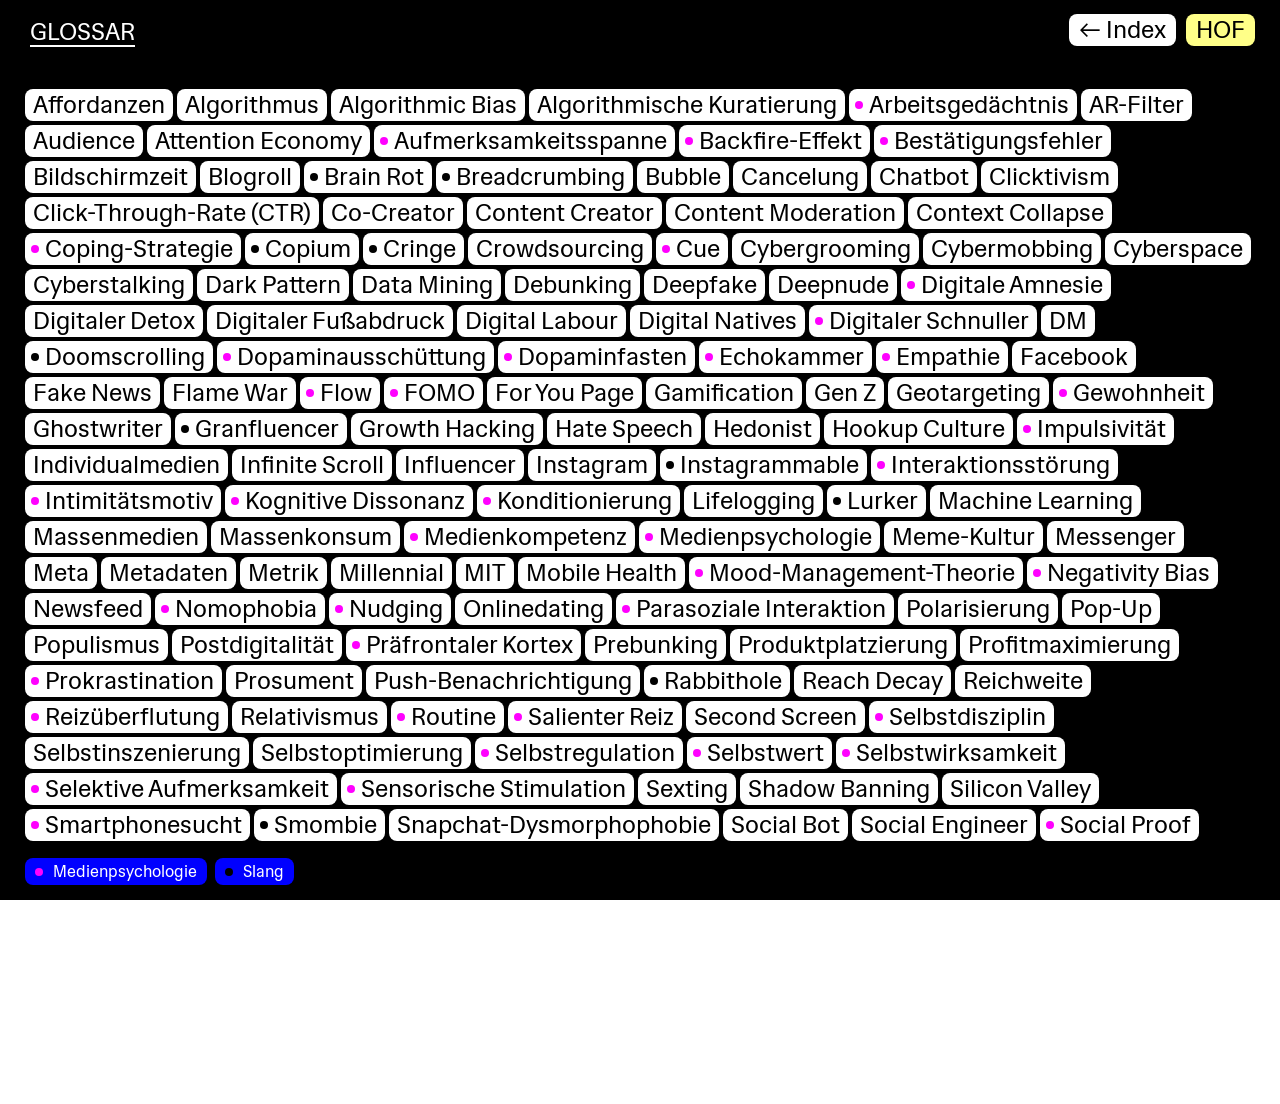
==== commit 18256b9d: "Debugging" ====
--- a/glossar.html
+++ b/glossar.html
@@ -9,6 +9,7 @@
   <link href="https://fonts.googleapis.com/css2?family=Hedvig+Letters+Serif&display=swap" rel="stylesheet">
   <link href="https://fonts.googleapis.com/css2?family=Hedvig+Letters+Sans&display=swap" rel="stylesheet">
   <script src="scripts/verstehe-ich-nicht.js" defer></script>
+  <script src="scripts/glossar-filter-reset.js" defer></script>
 </head>
 
 <body>
@@ -67,12 +68,12 @@
       <button class="glossar-term" data-id="debunking" data-desc="Widerlegung von Falschinformationen durch Faktenprüfung. Effektives Debunking erfordert klare Kommunikation und Berücksichtigung des Backfire-Effekts. Professionelle Faktenchecker:innen kämpfen gegen die Geschwindigkeit, mit der sich Falschinformationen verbreiten.">Debunking</button>
       <button class="glossar-term" data-id="deepfake" data-desc="KI-generiertes Video oder Bild, das Personen täuschend echt darstellt. Deepfakes werden für Desinformation, Betrug und nicht-konsensualen pornografischen Content missbraucht. Die Technologie entwickelt sich schneller als Erkennungsmethoden und rechtliche Regulierung.">Deepfake</button>
       <button class="glossar-term" data-id="deepnude" data-desc="KI-Software, die Nacktbilder aus bekleideten Fotos generiert – ohne Einwilligung. Dies ist eine Form bildbasierter sexualisierter Gewalt, die überwiegend Frauen betrifft. Viele Länder haben inzwischen spezifische Gesetze gegen solche Technologien erlassen.">Deepnude</button>
-      <button class="glossar-term" data-id="digitaleamnesie" data-desc="Vergessen von Informationen, die digital gespeichert sind – weil das Gehirn sie nicht mehr behält. Das Phänomen wird auch als „Google-Effekt“ bezeichnet. Studien zeigen, dass Menschen sich eher merken, wo Information gespeichert ist, als die Information selbst.">Digitale Amnesie</button>
+      <button class="glossar-term" data-category="psychologie" data-id="digitaleamnesie" data-desc="Vergessen von Informationen, die digital gespeichert sind – weil das Gehirn sie nicht mehr behält. Das Phänomen wird auch als „Google-Effekt“ bezeichnet. Studien zeigen, dass Menschen sich eher merken, wo Information gespeichert ist, als die Information selbst.">Digitale Amnesie</button>
       <button class="glossar-term" data-id="digitalerdetox" data-desc="Bewusster Verzicht auf digitale Geräte für einen bestimmten Zeitraum. Digital Detox soll helfen, die Kontrolle über die eigene Mediennutzung zurückzugewinnen. Die Wirksamkeit ist umstritten – nachhaltige Veränderung erfordert meist strukturelle Anpassungen im Alltag.">Digitaler Detox</button>
       <button class="glossar-term" data-id="digitalerfussabdruck" data-desc="Gesamtheit aller online hinterlassenen Datenspuren einer Person. Der digitale Fußabdruck umfasst aktive Beiträge ebenso wie passive Metadaten. Er kann Jahrzehnte überdauern und hat Auswirkungen auf Reputation, Berufschancen und Privatsphäre.">Digitaler Fußabdruck</button>
       <button class="glossar-term" data-id="digitallabour" data-desc="Unbezahlte Arbeit, die Nutzer:innen durch ihre Aktivitäten für Plattformen leisten. Jeder Like, Kommentar und Klick produziert wertvolle Daten. Digital Labour kritisiert die Asymmetrie zwischen dem Wert, den Nutzer:innen schaffen, und der Vergütung, die sie erhalten.">Digital Labour</button>
       <button class="glossar-term" data-id="digitalnatives" data-desc="Generation, die mit digitalen Technologien aufgewachsen ist. Der Begriff suggeriert intuitives Technikverständnis, ignoriert aber oft Kompetenzunterschiede innerhalb der Generation. Digital Natives sind nicht automatisch medienkompetent.">Digital Natives</button>
-      <button class="glossar-term" data-id="digitalerschnuller" data-desc="Einsatz von Smartphones zur Beruhigung von Kindern – mit fraglichen Langzeitfolgen. Diese Praxis verzögert möglicherweise die Entwicklung von Selbstregulationsfähigkeiten. Expert:innen empfehlen altersgerechte Bildschirmzeiten und begleitete Mediennutzung.">Digitaler Schnuller</button>
+      <button class="glossar-term" data-category="psychologie" data-id="digitalerschnuller" data-desc="Einsatz von Smartphones zur Beruhigung von Kindern – mit fraglichen Langzeitfolgen. Diese Praxis verzögert möglicherweise die Entwicklung von Selbstregulationsfähigkeiten. Expert:innen empfehlen altersgerechte Bildschirmzeiten und begleitete Mediennutzung.">Digitaler Schnuller</button>
       <button class="glossar-term" data-id="dm" data-desc="Direct Message – private Nachricht auf Social-Media-Plattformen. DMs haben die E-Mail für viele Altersgruppen als primären Kommunikationskanal abgelöst. Sie ermöglichen sowohl persönliche Gespräche als auch unerwünschte Kontaktaufnahme.">DM</button>
       <button class="glossar-term" data-category="slang" data-id="doomscrolling" data-desc="Zwanghaftes Scrollen durch negative Nachrichten, obwohl es dem Wohlbefinden schadet. Der Begriff entstand während der COVID-19-Pandemie. Doomscrolling aktiviert den Negativity Bias und verstärkt Angst und Hilflosigkeit.">Doomscrolling</button>
       <button class="glossar-term" data-category="psychologie" data-id="dopaminausschuettung" data-desc="Freisetzung des Neurotransmitters Dopamin bei Belohnungsreizen – z.B. bei Likes. Dopamin signalisiert Belohnung und motiviert zur Wiederholung von Verhaltensweisen. Social-Media-Apps sind gezielt darauf ausgelegt, diese neurochemische Reaktion auszulösen.">Dopaminausschüttung</button>
@@ -95,14 +96,13 @@
       <button class="glossar-term" data-id="hatespeech" data-desc="Hassrede – Äußerungen, die Gruppen oder Einzelpersonen herabsetzen oder bedrohen. Hate Speech ist auf Social Media weit verbreitet und schwer zu moderieren. Betroffene leiden unter erheblichen psychischen Folgen, während Plattformen mit effektiver Bekämpfung kämpfen.">Hate Speech</button>
       <button class="glossar-term" data-id="hedonist" data-desc="Person, die Lustmaximierung als Lebensprinzip verfolgt. Social Media bedient hedonistische Impulse durch sofortige Gratifikation. Der hedonistische Charakter vieler Plattformdesigns steht im Konflikt mit langfristigen Lebenszielen.">Hedonist</button>
       <button class="glossar-term" data-id="hookupculture" data-desc="Kultur unverbindlicher sexueller Begegnungen, oft durch Dating-Apps begünstigt. Die Gamification des Datings durch Swipe-Mechaniken verändert Beziehungsanbahnung fundamental. Kritiker:innen sehen eine Kommerzialisierung von Intimität.">Hookup Culture</button>
-      <button class="glossar-term" data-id="ikigai" data-desc="Japanisches Konzept für den persönlichen Lebenssinn – Schnittmenge aus Leidenschaft, Berufung, Mission und Beruf. Ikigai wird in westlichen Social-Media-Kontexten oft vereinfacht dargestellt. Das Konzept betont die Bedeutung von Purpose jenseits kurzfristiger Belohnungen.">Ikigai</button>
       <button class="glossar-term" data-category="psychologie" data-id="impulsivitaet" data-desc="Neigung zu schnellen, unüberlegten Handlungen – wird durch Social Media gefördert. Die sofortige Verfügbarkeit von Reaktionsmöglichkeiten begünstigt impulsives Verhalten. Besonders bei Jugendlichen mit noch unreifem präfrontalem Kortex ist dies problematisch.">Impulsivität</button>
       <button class="glossar-term" data-id="individualmedien" data-desc="Medien für die Kommunikation zwischen Einzelpersonen, z.B. Messenger. Individualmedien ermöglichen private Gespräche abseits öffentlicher Feeds. Die Grenze zwischen Individual- und Massenmedien verschwimmt auf hybriden Plattformen zunehmend.">Individualmedien</button>
       <button class="glossar-term" data-id="infinitescroll" data-desc="Designprinzip, bei dem Inhalte endlos nachladen – hält Nutzer:innen länger auf der Plattform. Infinite Scroll entfernt natürliche Stoppsignale und fördert passiven Konsum. Die Technik gilt als eine der manipulativsten Designentscheidungen sozialer Medien.">Infinite Scroll</button>
       <button class="glossar-term" data-id="influencer" data-desc="Person mit großer Reichweite, die Meinungen und Kaufentscheidungen beeinflusst. Influencer Marketing ist eine Milliarden-Industrie mit eigenen Agenturen und Vertragsstrukturen. Die Authentizität von Influencer-Empfehlungen wird zunehmend kritisch hinterfragt.">Influencer</button>
       <button class="glossar-term" data-id="instagram" data-desc="2010 gegründete Foto- und Video-Plattform, seit 2012 Teil von Meta. Instagram hat visuelle Kultur und Selbstdarstellung fundamental verändert. Interne Studien zeigen negative Auswirkungen auf das Körperbild, besonders bei jungen Frauen.">Instagram</button>
       <button class="glossar-term" data-category="slang" data-id="instagrammable" data-desc="Bezeichnung für Orte oder Momente, die sich besonders gut für Instagram-Fotos eignen. Das Streben nach Instagrammable-Momenten verändert Reise-, Konsum- und Freizeitverhalten. Es entsteht eine Ökonomie, die auf visuelle Teilbarkeit optimiert ist.">Instagrammable</button>
-      <button class="glossar-term" data-id="interaktionsstoerung" data-desc="Beeinträchtigung zwischenmenschlicher Kommunikation durch Smartphone-Nutzung. Bereits die sichtbare Anwesenheit eines Smartphones kann Gesprächsqualität reduzieren. Dieses Phänomen wird auch als „Phubbing“ (Phone-Snubbing) bezeichnet.">Interaktionsstörung</button>
+      <button class="glossar-term" data-category="psychologie" data-id="interaktionsstoerung" data-desc="Beeinträchtigung zwischenmenschlicher Kommunikation durch Smartphone-Nutzung. Bereits die sichtbare Anwesenheit eines Smartphones kann Gesprächsqualität reduzieren. Dieses Phänomen wird auch als „Phubbing“ (Phone-Snubbing) bezeichnet.">Interaktionsstörung</button>
       <button class="glossar-term" data-category="psychologie" data-id="intimitaetsmotiv" data-desc="Grundbedürfnis nach Nähe und vertrauensvollen Beziehungen. Social Media verspricht, dieses Bedürfnis zu erfüllen, liefert aber oft nur oberflächliche Verbindungen. Die Diskrepanz kann zu Einsamkeit trotz hoher Online-Aktivität führen.">Intimitätsmotiv</button>
       <button class="glossar-term" data-category="psychologie" data-id="kognitivedissonanz" data-desc="Unangenehmes Gefühl bei widersprüchlichen Überzeugungen oder Handlungen. Social-Media-Nutzer:innen erleben kognitive Dissonanz, wenn ihr Wissen über Plattformschädlichkeit und ihr Nutzungsverhalten auseinanderklaffen. Die Auflösung erfolgt oft durch Rationalisierung statt Verhaltensänderung.">Kognitive Dissonanz</button>
       <button class="glossar-term" data-category="psychologie" data-id="konditionierung" data-desc="Lernprozess, bei dem Verhaltensweisen durch Belohnung oder Bestrafung verstärkt werden. Social-Media-Apps nutzen operante Konditionierung durch variable Belohnungen wie Likes. Dieser Mechanismus ist dem von Spielautomaten verwandt und kann abhängig machendes Verhalten erzeugen.">Konditionierung</button>
@@ -111,8 +111,8 @@
       <button class="glossar-term" data-id="machinelearning" data-desc="Teilbereich der KI, bei dem Systeme aus Daten lernen und sich verbessern. Machine Learning ist die Grundlage für Empfehlungsalgorithmen und Content Moderation. Die Systeme können Bias aus Trainingsdaten übernehmen und verstärken.">Machine Learning</button>
       <button class="glossar-term" data-id="massenmedien" data-desc="Medien, die Inhalte an ein großes, disperses Publikum verbreiten. Traditionelle Massenmedien waren hierarchisch organisiert mit klarer Sender-Empfänger-Struktur. Social Media verwischt diese Grenze, behält aber Aspekte massenmedialer Logik bei.">Massenmedien</button>
       <button class="glossar-term" data-id="massenkonsum" data-desc="Standardisierter Konsum von Gütern und Inhalten durch große Bevölkerungsgruppen. Social Media fördert Massenkonsum durch Trends, Influencer Marketing und gezielte Werbung. Gleichzeitig ermöglicht es Nischenmärkte und personalisierte Produkte.">Massenkonsum</button>
-      <button class="glossar-term" data-id="medienkompetenz" data-desc="Fähigkeit, Medien kritisch zu analysieren, zu verstehen und sinnvoll zu nutzen. Medienkompetenz ist eine Kernkompetenz des 21. Jahrhunderts und umfasst technische, analytische und ethische Dimensionen. Sie sollte systematisch in Bildungssystemen vermittelt werden.">Medienkompetenz</button>
-      <button class="glossar-term" data-id="medienpsychologie" data-desc="Wissenschaft von den psychologischen Wirkungen von Medien auf Menschen. Medienpsychologie untersucht Nutzungsmotive, Wirkungen und Suchtpotenziale. Ihre Erkenntnisse sind zentral für die Entwicklung gesunder Mediennutzungsstrategien.">Medienpsychologie</button>
+      <button class="glossar-term" data-category="psychologie" data-id="medienkompetenz" data-desc="Fähigkeit, Medien kritisch zu analysieren, zu verstehen und sinnvoll zu nutzen. Medienkompetenz ist eine Kernkompetenz des 21. Jahrhunderts und umfasst technische, analytische und ethische Dimensionen. Sie sollte systematisch in Bildungssystemen vermittelt werden.">Medienkompetenz</button>
+      <button class="glossar-term" data-category="psychologie" data-id="medienpsychologie" data-desc="Wissenschaft von den psychologischen Wirkungen von Medien auf Menschen. Medienpsychologie untersucht Nutzungsmotive, Wirkungen und Suchtpotenziale. Ihre Erkenntnisse sind zentral für die Entwicklung gesunder Mediennutzungsstrategien.">Medienpsychologie</button>
       <button class="glossar-term" data-id="memekultur" data-desc="Kulturelle Praxis des Erstellens und Teilens von Memes als Kommunikationsform. Memes sind eine eigenständige Sprache mit eigenen Grammatiken und Referenzsystemen. Sie ermöglichen komplexe soziale Kommentare in komprimierter, teilbarer Form.">Meme-Kultur</button>
       <button class="glossar-term" data-id="messenger" data-desc="Anwendung für Echtzeitkommunikation, z.B. WhatsApp, Telegram, Signal. Messenger haben SMS weitgehend ersetzt und sind für viele Menschen der primäre Kommunikationskanal. Sie verbinden Privatheit mit Plattformabhängigkeit und Datenschutzfragen.">Messenger</button>
       <button class="glossar-term" data-id="meta" data-desc="Mutterkonzern von Facebook, Instagram und WhatsApp. Seit 2021 unter diesem Namen. Die Umbenennung signalisierte den Fokus auf das Metaverse und sollte von Reputationsproblemen ablenken. Meta kontrolliert einen Großteil der globalen Social-Media-Infrastruktur.">Meta</button>
@@ -141,8 +141,6 @@
       <button class="glossar-term" data-id="pushbenachrichtigung" data-desc="Automatische Nachricht, die auf dem Bildschirm erscheint – oft als Aufmerksamkeitsfalle. Push-Benachrichtigungen unterbrechen Konzentration und fördern zwanghaftes Checking. Die Deaktivierung ist eine der effektivsten Maßnahmen zur Reduktion problematischer Nutzung.">Push-Benachrichtigung</button>
       <button class="glossar-term" data-category="slang" data-id="rabbithole" data-desc="Metapher für das tiefe Eintauchen in zusammenhängende Inhalte – oft algorithmisch gesteuert. Rabbit Holes können zu stundenlangem Konsum führen, oft in Richtung extremerer Inhalte. Sie sind ein Nebeneffekt von Empfehlungsalgorithmen, die Engagement maximieren.">Rabbithole</button>
       <button class="glossar-term" data-id="reachdecay" data-desc="Reach Decay bezeichnet den schrittweisen Rückgang organischer Reichweite von Inhalten. Plattformen drosseln Sichtbarkeit zugunsten bezahlter Inhalte. Dies zwingt Creator:innen und Marken zu strategischer Anpassung. Der Effekt ist ein direktes Ergebnis der Monetarisierungsstrategie von Plattformen. Wer Reichweite will, muss zunehmend dafür bezahlen.">Reach Decay</button>
-      <button class="glossar-term" data-id="reddit" data-desc="2005 gegründete Plattform für themenbasierte Diskussionsforen (Subreddits). Reddit ist bekannt für seine aktive Community-Moderation und virale Inhalte. Die Plattform hat einflussreiche Internet-Subkulturen hervorgebracht und gilt als „Front Page of the Internet".">Reddit</button>
-      <button class="glossar-term" data-id="reel" data-desc="Kurzvideoformat auf Instagram, inspiriert von TikTok. Reels sind Metas Antwort auf den Erfolg von TikTok und werden vom Algorithmus bevorzugt. Sie verdrängen zunehmend klassische Foto-Posts und Stories.">Reel</button>
       <button class="glossar-term" data-id="reichweite" data-desc="Anzahl der Personen, die einen Inhalt potenziell sehen können. Reichweite ist eine zentrale Währung sozialer Medien und bestimmt den Wert von Accounts. Sie ist allerdings nicht gleichzusetzen mit tatsächlichem Einfluss oder Engagement.">Reichweite</button>
       <button class="glossar-term" data-category="psychologie" data-id="reizueberflutung" data-desc="Überforderung durch zu viele gleichzeitige Sinneseindrücke. Reizüberflutung ist ein ständiger Begleiter intensiver Social-Media-Nutzung. Sie kann zu Erschöpfung, Konzentrationsproblemen und emotionaler Abstumpfung führen.">Reizüberflutung</button>
       <button class="glossar-term" data-id="relativismus" data-desc="Ansicht, dass Wahrheit und Werte kontextabhängig sind – kann Faktenleugnung begünstigen. In sozialen Medien wird Relativismus oft als „alternative Fakten“ oder „eigene Meinung“ getarnt. Er untergräbt gemeinsame Wissensgrundlagen und erschwert Faktenchecking.">Relativismus</button>
@@ -159,7 +157,6 @@
       <button class="glossar-term" data-category="psychologie" data-id="sensorischestimulation" data-desc="Anregung der Sinne durch Reize – in sozialen Medien oft intensiv gestaltet. Plattformen nutzen visuelle und auditive Stimulation, um Aufmerksamkeit zu binden. Diese Überstimulation kann zu Abstumpfung und Langeweile bei weniger intensiven Reizen führen.">Sensorische Stimulation</button>
       <button class="glossar-term" data-id="sexting" data-desc="Austausch sexuell expliziter Nachrichten oder Bilder über digitale Kanäle. Sexting unter Erwachsenen ist legal, birgt aber Risiken bei Weiterverbreitung. Bei Minderjährigen ist es strafbar und kann schwere psychische Folgen haben.">Sexting</button>
       <button class="glossar-term" data-id="shadowbanning" data-desc="Unsichtbare Einschränkung der Reichweite eines Accounts ohne Benachrichtigung. Shadow Banning ist intransparent und ermöglicht subtile Zensur. Betroffene merken oft erst spät, dass ihre Inhalte weniger Sichtbarkeit erhalten.">Shadow Banning</button>
-      <button class="glossar-term" data-id="short" data-desc="Kurzvideoformat auf YouTube, inspiriert von TikTok. Shorts sind YouTubes Antwort auf den Kurzvideo-Trend und erreichen oft höhere View-Zahlen als klassische Videos. Sie verändern die Plattformkultur in Richtung kürzerer Aufmerksamkeitsspannen.">Short</button>
       <button class="glossar-term" data-id="siliconvalley" data-desc="Region in Kalifornien, Zentrum der Tech-Industrie und Heimat vieler Social-Media-Konzerne. Die Kultur des Silicon Valley prägt das Design und die Geschäftsmodelle sozialer Medien. Kritiker:innen bemängeln eine homogene, profit-orientierte Perspektive auf Technologie.">Silicon Valley</button>
       <button class="glossar-term" data-category="psychologie" data-id="smartphonesucht" data-desc="Zwanghafte, unkontrollierte Nutzung des Smartphones trotz negativer Konsequenzen. Smartphonesucht teilt Merkmale mit Verhaltensabhängigkeiten wie Toleranzentwicklung und Entzugssymptome. Die Klassifikation als Sucht ist wissenschaftlich noch umstritten.">Smartphonesucht</button>
       <button class="glossar-term" data-category="slang" data-id="smombie" data-desc="Kofferwort aus „Smartphone&quot; und „Zombie&quot; – Person, die beim Gehen aufs Handy starrt. Smombies sind ein Sicherheitsrisiko im Straßenverkehr. Einige Städte haben spezielle Warnsysteme oder Bußgelder eingeführt.">Smombie</button>
@@ -170,7 +167,6 @@
       <button class="glossar-term" data-category="psychologie" data-id="soziabilitaet" data-desc="Grundlegendes Bedürfnis nach sozialer Interaktion und Zugehörigkeit. Social Media adressiert dieses Bedürfnis, kann es aber nur teilweise erfüllen. Die Qualität digitaler sozialer Verbindungen unterscheidet sich von persönlichen Begegnungen.">Soziabilität</button>
       <button class="glossar-term" data-id="sozialemedien" data-desc="Digitale Plattformen, die Nutzer:innen ermöglichen, Inhalte zu erstellen und zu teilen. Soziale Medien haben Kommunikation, Politik und Wirtschaft fundamental verändert. Sie sind heute zentrale Infrastrukturen öffentlicher Kommunikation.">Soziale Medien</button>
       <button class="glossar-term" data-category="psychologie" data-id="sozialervergleich" data-desc="Bewertung der eigenen Person im Vergleich zu anderen – online oft verzerrt. Social Media intensiviert soziale Vergleiche durch kuratierte Darstellungen und ständige Verfügbarkeit. Aufwärtsvergleiche können Selbstwert und Lebenszufriedenheit mindern.">Sozialer Vergleich</button>
-      <button class="glossar-term" data-id="story" data-desc="Temporärer Inhalt, der nach 24 Stunden verschwindet – eingeführt von Snapchat. Stories reduzieren den Druck zur Perfektion und fördern authentischere Inhalte. Das Format wurde von fast allen Plattformen übernommen.">Story</button>
       <button class="glossar-term" data-category="slang" data-id="streak" data-desc="Aufeinanderfolgende Tage der Interaktion auf Snapchat – erzeugt sozialen Druck. Streaks nutzen Gamification, um tägliche Nutzung zu erzwingen. Der Verlust eines Streaks kann besonders für Jugendliche emotional belastend sein.">Streak</button>
       <button class="glossar-term" data-category="psychologie" data-id="stressbewaeltigung" data-desc="Strategien zur Reduzierung von Stress – Social Media oft kontraproduktiv. Obwohl Social Media oft zur Entspannung genutzt wird, zeigen Studien meist negative Auswirkungen auf Stresslevel. Effektive Stressbewältigung erfordert meist offline-Aktivitäten.">Stressbewältigung</button>
       <button class="glossar-term" data-id="targeting" data-desc="Gezielte Ausspielung von Werbung an bestimmte Nutzergruppen. Targeting basiert auf umfangreichen Nutzerprofilen und ermöglicht präzise Ansprache. Es ist das Kerngeschäft der meisten Social-Media-Plattformen und ethisch umstritten.">Targeting</button>
--- a/style.css
+++ b/style.css
@@ -1,6 +1,9 @@
+html,
 body {
   margin: 0;
   height: 100vh;
+  width: 100vw;
+  overflow-x: hidden;
   font-family: Hedvig Letters Sans;
   color: #000000;
 }
@@ -10,7 +13,23 @@
   grid-template-columns: 3fr 2px 0fr 0px 6fr;
   gap: 0;
   height: 100vh;
+  width: 100vw;
+  max-width: 100%;
   transition: grid-template-columns 0.3s ease;
+}
+
+.column-content {
+  padding: 25px; 
+  overflow-y: scroll;
+}
+
+.column-header {
+  background-color: #000000;
+  padding: 10px 30px;
+  position: sticky;
+  top: 0;
+  z-index: 100;
+  margin: 0;
 }
 
 .resize-divider {
@@ -33,8 +52,11 @@
 
 
 
+
+
+
+
 /* Schrift */
-
 h1 {
   font-family: Hedvig Letters Sans;
   margin: 0;
@@ -55,30 +77,25 @@
   color: #fff!important;
 }
 
-
 p {
   font-family: Hedvig Letters Sans;
   font-size: 22px;
   line-height: 30px;
   margin: 0;
-  /* color: #444; */
 }
 
 .index-detail a.sm{
   font-size: 21px;
  } 
   
-/* Abstand zwischen Paragraphen */
 .gap {
     height: 1em;
 }
 
-/* Textfeld in Index Detailansicht nicht volle Breite Zeile */
 .index-detail p {
   max-width: 70ch;
 }
 
-/* Einheitliche Abstände in der Detailspalte */
 .index-detail img {
   margin-top: 0;
   margin-bottom: 0.5em;
@@ -93,33 +110,32 @@
   margin-bottom: 2em;
 }
 
-/* Info-Box mit 2 Spalten */
 .index-detail .info-box {
   display: grid;
   grid-template-columns: auto 1fr;
-  gap: 0.2em 10em;
+  gap: 0.2em 10%;
   margin: 2em 0;
   padding-bottom: 2em;
-  padding-top: 2em;
+  padding-top: 1em;
   border-bottom: 2px solid #000;
-  border-top: 2px solid #000;
-  width: 100vw;
   margin-left: calc(-25px);
+  margin-right: calc(-25px);
   padding-left: 25px;
   padding-right: 25px;
   box-sizing: border-box;
   color: #000 !important;
 }
 
+[data-theme="dark"] .index-detail .info-box {
+  color: #fff !important;
+  border-bottom: 2px solid #fff !important;
+}
+
 .index-detail .info-box p {
   margin: 0;
   font-size: 22px;
   line-height: 31px;
 }
-
-
-
-
 
 /* Erstes Element nach a.sm: mehr Abstand nach oben */
 .index-detail .top {
@@ -152,142 +168,26 @@
 
 
 
-/* Columns */
-.column-content {
-  padding: 25px;
-}
-
-.column#col1 {
+
+
+
+
+
+/* 1. Spalte */
+#col1 {
+  display: flex;
+  flex-direction: column;
+  height: 100% !important;
+}
+
+#col1 .column-content {
+  flex: 1 1 auto;
   overflow-y: auto;
-}
-
-#col1 .column-content {
+  overscroll-behavior-y: contain;
   display: flex;
   flex-direction: column;
-  min-height: 100%;
-  justify-content: space-between;
-}
-
-#col1 .timeline {
-  flex: 0 0 auto;
-}
-
-#col2 .column-content {
-  padding: 0px !important;
-  display: grid;
-  grid-template-columns: 1fr 1fr;
-  grid-auto-rows: 250px;
-  box-sizing: border-box;
-  background-color: #fff;
-}
-
-.grid-item {
-  position: relative;
-  overflow: hidden;
-  cursor: pointer;
-}
-
-.grid-item .dynamic-image {
-  opacity: 1;
-  width: 100%;
-  height: 100%;
-  object-fit: cover;
-  object-position: center;
-  display: block;
-  margin: 0;
-  z-index: 1;
-  transition: opacity 1s;
-}
-
-.grid-item .hover-image {
-  opacity: 0;
-  position: absolute;
-  top: 0;
-  left: 0;
-  z-index: 2;
-  cursor: crosshair;
-    mix-blend-mode: darken;
-}
-
-.grid-item:hover .dynamic-image:not(.hover-image) {
-  opacity: 0;
-}
-
-.grid-item:hover .hover-image {
-  opacity: 1;
-}
-
-/* Faded state for grid items when continent filter is active */
-.grid-item.faded {
-  opacity: 0.25;
-  filter: grayscale(80%);
-  transition: opacity 0.3s ease, filter 0.3s ease;
-}
-
-.grid-item.faded:hover {
-  opacity: 0.5;
-  filter: grayscale(50%);
-}
-
-
-
-
-
-
-.column-header {
-  background-color: #000000;
-  padding: 10px 30px;
-  position: sticky;
-  top: 0;
-  z-index: 100;
-  margin: 0;
-}
-
-/* Header1 flexbox für theme-button Positionierung */
-#header1 {
-  display: flex;
-  align-items: center;
-  justify-content: space-between;
-}
-
-#header1 .theme-button {
-  margin-right: 0;
-}
-
-.detail-header {
-  display: flex;
-  background-color: #b9b9b9;
-  padding: 16px 20px 14px 25px;
-  position: sticky;
-  top: 0;
-  border-bottom: 2px solid #000000;
-  align-items: center;
-  gap: 12px;
-  z-index: 100;
-}
-
-
-[data-theme="dark"] .column-header {
-  background-color: #ffffff;
-  color: #000000;
-}
-[data-theme="dark"] .detail-header {
-  border-bottom: 2px solid #fff;
-}
-
-
-[data-theme="dark"] .column-header h2 {
-  color: #000000 !important;
-}
-
-[data-theme="dark"] .column-header * {
-  color: inherit;
-}
-
-
-
-
-
+  scrollbar-width: none;
+}
 
 /* Index */
 .timeline {
@@ -320,19 +220,23 @@
   border: none;
 }
 
-.timeline-item:hover {
+
+.timeline-item:hover,
+.timeline-item.active-detail {
   background: rgb(127, 127, 127);
   transition: 0.0s ease;
   color: #ffffff;
 }
 
 /* line-height nur ändern wenn Items untereinander stehen (nicht im flow-Modus) */
-.timeline:not(.timeline-flow) .timeline-item:hover {
+.timeline:not(.timeline-flow) .timeline-item:hover,
+.timeline:not(.timeline-flow) .timeline-item.active-detail {
   line-height: 40px;
 }
 
 /* Jahreszahl nur anzeigen wenn Items untereinander stehen (nicht im flow-Modus) */
-.timeline:not(.timeline-flow) .timeline-item[data-year]:hover::after {
+.timeline:not(.timeline-flow) .timeline-item[data-year]:hover::after,
+.timeline:not(.timeline-flow) .timeline-item.active-detail[data-year]::after {
   content: attr(data-year);
   margin-left: 0.5em;
   color: rgb(0, 0, 0);
@@ -349,12 +253,14 @@
   background: rgb(40, 40, 40);
 }
 
-[data-theme="dark"] .timeline-item:hover {
+[data-theme="dark"] .timeline-item:hover,
+[data-theme="dark"] .timeline-item.active-detail {
   background: rgb(113, 113, 113);
   color: #000;
 }
 
-[data-theme="dark"] .timeline:not(.timeline-flow) .timeline-item[data-year]:hover::after {
+[data-theme="dark"] .timeline:not(.timeline-flow) .timeline-item[data-year]:hover::after,
+[data-theme="dark"] .timeline:not(.timeline-flow) .timeline-item.active-detail[data-year]::after {
   color: rgb(255, 255, 255);
 }
 
@@ -372,7 +278,29 @@
 
 
 
-/* Bild */
+
+
+
+
+
+
+
+
+
+/* 2. Spalte */
+#col2 .column-content {
+  padding: 0px !important;
+  display: grid;
+  grid-template-columns: 1fr 1fr;
+  grid-auto-rows: 250px;
+  box-sizing: border-box;
+  background-color: #fff;
+}
+
+
+
+
+/* Grid Bilder */
 .dynamic-image {
   opacity: 0;
   max-width: 100%;
@@ -385,6 +313,118 @@
   height: auto;
   margin-bottom: 10px;
 }
+
+.grid-item {
+  position: relative;
+  overflow: hidden;
+  cursor: pointer;
+}
+
+.grid-item .dynamic-image {
+  opacity: 1;
+  width: 100%;
+  height: 100%;
+  object-fit: cover;
+  object-position: center;
+  display: block;
+  margin: 0;
+  z-index: 1;
+  transition: opacity 1s;
+}
+
+.grid-item .hover-image {
+  opacity: 0;
+  position: absolute;
+  top: 0;
+  left: 0;
+  z-index: 2;
+  cursor: crosshair;
+    mix-blend-mode: darken;
+}
+
+.grid-item:hover .dynamic-image:not(.hover-image) {
+  opacity: 0;
+}
+
+.grid-item:hover .hover-image {
+  opacity: 1;
+}
+
+.grid-item.faded {
+  opacity: 0.25;
+  filter: grayscale(80%);
+  transition: opacity 0.3s ease, filter 0.3s ease;
+}
+
+.grid-item.faded:hover {
+  opacity: 0.5;
+  filter: grayscale(50%);
+}
+
+
+
+
+
+
+
+
+
+
+
+
+
+
+
+/* Header1 flexbox für theme-button Positionierung */
+#header1 {
+  display: flex;
+  align-items: center;
+  justify-content: space-between;
+}
+
+#header1 .theme-button {
+  margin-right: 0;
+}
+
+.detail-header {
+  display: flex;
+  background-color: #b9b9b9;
+  padding: 16px 20px 14px 25px;
+  position: sticky;
+  top: 0;
+  border-bottom: 2px solid #000000;
+  align-items: center;
+  gap: 12px;
+  z-index: 100;
+}
+
+
+[data-theme="dark"] .column-header {
+  background-color: #ffffff;
+  color: #000000;
+}
+[data-theme="dark"] .detail-header {
+  border-bottom: 2px solid #fff;
+}
+
+
+[data-theme="dark"] .column-header h2 {
+  color: #000000 !important;
+}
+
+[data-theme="dark"] .column-header * {
+  color: inherit;
+}
+
+
+
+
+
+
+
+
+
+
 
 
 
@@ -465,7 +505,7 @@
 
 .detail-filters {
   position: sticky;
-  bottom: 5px;
+  bottom: 15px;
   margin: 0 -25px;
   width: 100%;
   box-sizing: border-box;
@@ -486,62 +526,14 @@
 
 
 
+
+
 /* Index Sortierfunktion */
 #col1,
 .column-content {
   --column-padding: 25px;
 }
 
-#sortBar {
-  position: sticky;
-  bottom: 10px;
-  width: calc(100% + calc(var(--column-padding) * 2));
-  margin-left: calc(-1 * var(--column-padding));
-  padding: 5px var(--column-padding);
-  box-sizing: border-box;
-  z-index: 50;
-  display: flex;
-  justify-content: left;
-  align-items: center;
-  gap: 6px;
-  flex-wrap: wrap;
-}
-
-
-/* Sortier-Buttons */
-.sort-btn {
-  font-family: 'Hedvig Letters Sans';
-  font-size: 16px;
-  padding: 2px 10px;
-  border: 2px solid #000;
-  border-radius: 8px;
-  cursor: pointer;
-  background-color: #ffffff;
-  transition: all 0.3s ease;
-}
-
-/* Hover-Effekt */
-.sort-btn:hover {
-  background-color: rgb(255, 255, 255) !important;
-  color: #000 !important;
-}
-
-/* Aktiver Button */
-.sort-btn.active {
-  background-color: #000 !important;
-  color: #fff !important;
-}
-
-.sort-arrow {
-  display: inline-block;
-  margin-left: 5px;
-  font-size: 14px;
-  transition: transform 0.3s ease;
-}
-
-.sort-btn[data-sort="year"].desc .sort-arrow {
-  transform: rotate(180deg);
-}
 
 
 
@@ -594,13 +586,13 @@
 /* Inaktivitäts-Hinweis Animation */
 @keyframes resizer-hint {
   0% { opacity: 1; background-color: #000; }
-  25% { opacity: 1; background-color: #f0f; }
+  25% { opacity: 1; background-color: #f0f; box-shadow: 0 0 12px 3px rgba(255, 0, 255, 0.322); }
   100% { opacity: 1; background-color: #000; }
 }
 
 @keyframes resizer-hint-dark {
   0% { opacity: 1; background-color: #fff; }
-  25% { opacity: 1; background-color: #f0f; }
+  25% { opacity: 1; background-color: #f0f; box-shadow: 0 0 12px 3px rgba(255, 0, 255, 0.322); }
   100% { opacity: 1; background-color: #fff; }
 }
 
@@ -622,8 +614,8 @@
   position: absolute;
   top: 0;
   bottom: 0;
-  left: -4px;
-  width: 10px;
+  left: -6px;
+  width: 16px;
   cursor: col-resize;
 }
 
--- a/buttons.css
+++ b/buttons.css
@@ -200,18 +200,72 @@
 
 
 
-/* Sortierbuttons */
+/* Sortierbuttons Index */
+#sortBar {
+  position: sticky;
+  bottom: 0;
+  width: calc(100% + calc(var(--column-padding) * 2));
+  padding: 0px var(--column-padding);
+  box-sizing: border-box;
+  z-index: 50;
+  display: flex;
+  justify-content: left;
+  align-items: center;
+  gap: 5px;
+  flex-wrap: wrap;
+  padding: 0px 25px 15px 25px;
+  background: #fff;
+}
+
+[data-theme="dark"] #sortBar {
+  background: #000;
+}
+
+
+.sort-btn {
+  font-family: 'Hedvig Letters Sans';
+  font-size: 16px;
+  color: #fff;
+  padding: 3px 10px;
+  border-radius: 8px;
+  border: 0px;
+  cursor: pointer;
+  background-color: #000000;
+  transition: all 0.3s ease;
+  position: sticky;
+}
+
+/* Hover-Effekt */
+.sort-btn:hover {
+  background-color: #f0f !important;
+  color: #000 !important;
+}
+
+/* Aktiver Button */
+.sort-btn.active {
+  background-color: #f0f !important;
+  color: #000 !important;
+}
+
+.sort-arrow {
+  display: inline-block;
+  margin-left: 5px;
+  font-size: 14px;
+  transition: transform 0.3s ease;
+}
+
+.sort-btn[data-sort="year"].desc .sort-arrow {
+  transform: rotate(180deg);
+}
 [data-theme="dark"] .sort-btn {
-    background-color: #1e1e1e;
-    color: #fff;
-    border-color: #7b6f6f;
+    background-color: #fff;
+    color: #000;
 }
 
 [data-theme="dark"] .sort-btn.active {
-    background-color: #ffffff !important;
+    background-color: #f0f !important;
     color: #000000 !important;
-    border-color: #fff !important;
-}
-
-
-
+}
+
+
+
--- a/glossar.css
+++ b/glossar.css
@@ -1,15 +1,24 @@
-    html,body{height:100%;margin:0;overflow-y: auto;}
+    html,
+    body {
+      height:100%;
+      margin:0;
+      overscroll-behavior: none;
+      scrollbar-width: none;
+    }
+
+
+
+
 
     .glossar-header {
       display: flex;
       justify-content: space-between;
       align-items: center;
-      padding: 0 30px;
+      padding: 2px 30px;
       height: 60px;
-      border-bottom: 2px solid rgb(255, 255, 255);
       position: sticky;
       top: 0;
-      background-color: #00f;
+      background-color: #000;
       z-index: 100;
     }
 
@@ -23,9 +32,11 @@
     }
 
     .glossar-content {
+      height: 110% !important;
       padding: 25px;
-      background-color: #00f;
-      min-height: calc(100vh - 62px);
+      background-color: #000;
+      flex: 1 1 auto;
+      overflow-y: auto;
     }
 
     .glossar-items {
@@ -41,7 +52,7 @@
       line-height: 32px;
       font-weight: 500;
       background: rgb(255, 255, 255);
-      color: #00f;
+      color: #000;
       border: none;
       border-radius: 8px;
       cursor: pointer;
@@ -50,7 +61,7 @@
     }
 
     .glossar-term:hover {
-      background: #00f;
+      background: #000;
       transition: 0.0s ease;
       color: #fff;
     }
@@ -69,7 +80,6 @@
       color: rgb(255, 255, 255);
       margin: 0;
       padding: 50px 30px;
-      background-color: rgba(255, 255, 255, 0.1);
       border-radius: 8px;
       width: 40em;
     }
@@ -92,6 +102,24 @@
       background-color: #f0f;
     }
 
+
+    .glossar-term[data-category="slang"]::before {
+      content: '';
+      position: absolute;
+      left: 6px;
+      top: 50%;
+      transform: translateY(-50%);
+      width: 8px;
+      height: 8px;
+      border-radius: 50%;
+      background-color: #000;
+      transition: background-color 0.3s;
+    }
+
+    .glossar-term[data-category="slang"].active::before {
+      background-color: #fff;
+    }
+
     .glossar-term[data-category="slang"]::before {
       content: '';
       position: absolute;
@@ -104,6 +132,11 @@
       background-color: #000;
     }
 
+    .glossar-term[data-category="slang"]:hover::before,
+    .glossar-term[data-category="slang"].active::before {
+      background-color: #fff;
+    }
+    
     /* Keine Kategorie - kein extra Padding */
     .glossar-term:not([data-category]) {
       padding-left: 8px;
@@ -111,38 +144,42 @@
 
     /* Verblasste Begriffe bei Filter */
     .glossar-term.faded {
-      opacity: 0.2;
+      opacity: 0.1;
     }
 
     /* Filter-Container */
     .glossar-filter {
       position: fixed;
-      bottom: 25px;
-      left: 25px;
+      bottom: 0;
+      left: 0;
       display: flex;
       gap: 8px;
       z-index: 100;
+      padding: 15px 25px 15px 25px;
+      width: 100vw;     
+      background: #000;
     }
 
     .filter-btn {
       font-family: 'Hedvig Letters Sans';
       font-size: 16px;
-      padding: 2px 10px;
-      border: 2px solid #fff;
+      color: #fff;
+      padding: 3px 10px;
       border-radius: 8px;
+      border: 0px;
       cursor: pointer;
       background-color: #00f;
       color: #fff;
       transition: all 0.3s ease;
       display: flex;
       align-items: center;
-      gap: 6px;
+      gap: 10px;
     }
 
 
     .filter-btn.active {
       background-color: #fff;
-      color: #00f;
+      color: #000;
     }
 
     .filter-btn::before {
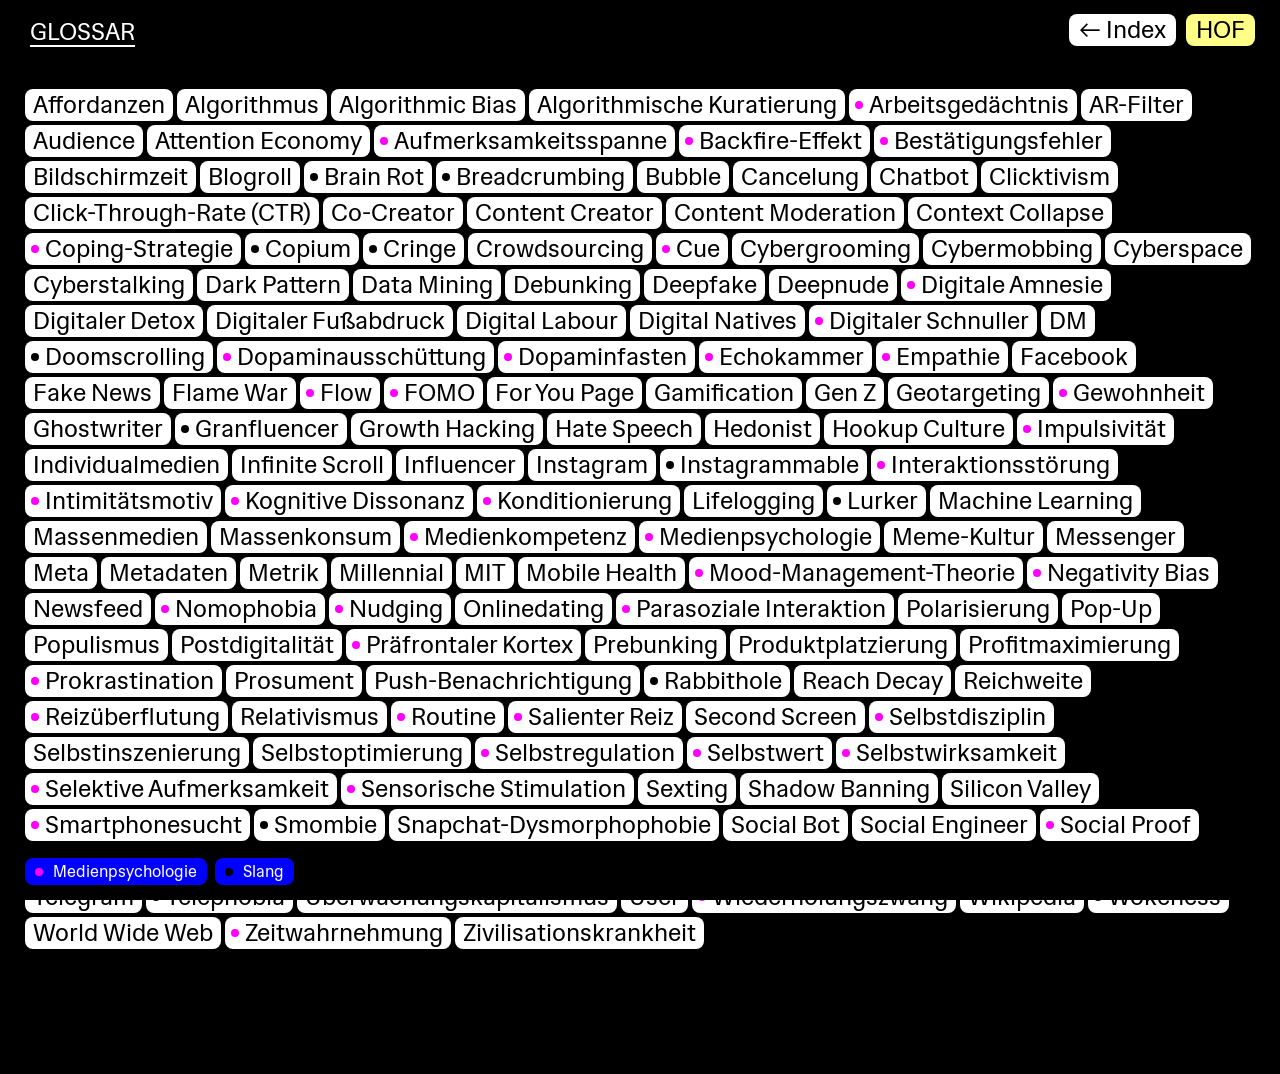
==== commit 30f0a741: "Debugging HOF" ====
--- a/glossar.html
+++ b/glossar.html
@@ -6,10 +6,8 @@
   <link rel="stylesheet" href="style.css">
   <link rel="stylesheet" href="buttons.css">
   <link rel="stylesheet" href="glossar.css">
-  <link href="https://fonts.googleapis.com/css2?family=Hedvig+Letters+Serif&display=swap" rel="stylesheet">
+  <script src="scripts/glossar.js" defer></script>
   <link href="https://fonts.googleapis.com/css2?family=Hedvig+Letters+Sans&display=swap" rel="stylesheet">
-  <script src="scripts/verstehe-ich-nicht.js" defer></script>
-  <script src="scripts/glossar-filter-reset.js" defer></script>
 </head>
 
 <body>
--- a/style.css
+++ b/style.css
@@ -1,26 +1,30 @@
 html,
 body {
   margin: 0;
-  height: 100vh;
-  width: 100vw;
-  overflow-x: hidden;
   font-family: Hedvig Letters Sans;
-  color: #000000;
 }
 
 .container {
   display: grid;
-  grid-template-columns: 3fr 2px 0fr 0px 6fr;
+  grid-template-columns: 1fr 2px 0fr 0px 2fr;
   gap: 0;
   height: 100vh;
   width: 100vw;
-  max-width: 100%;
-  transition: grid-template-columns 0.3s ease;
-}
-
-.column-content {
-  padding: 25px; 
-  overflow-y: scroll;
+  transition: grid-template-columns 0.3s ease; /* Smooth transition when resizing columns */
+}
+
+.column {
+  display: flex;
+  flex-direction: column;
+  overflow-y: auto;
+  border: none;
+  box-sizing: border-box;
+  scrollbar-width: none; 
+  -ms-overflow-style: none;  
+}
+
+.column::-webkit-scrollbar {
+  display: none;
 }
 
 .column-header {
@@ -32,22 +36,10 @@
   margin: 0;
 }
 
-.resize-divider {
-  width: 1.5px;
-  background-color: #000000;
-  position: relative;
-  z-index: 200;
-  margin: 0;
-  padding: 0;
-  cursor: col-resize;
-}
-
-
-
-
-
-
-
+.column-content {
+  padding: 25px; 
+  overflow-y: scroll;
+}
 
 
 
@@ -58,7 +50,6 @@
 
 /* Schrift */
 h1 {
-  font-family: Hedvig Letters Sans;
   margin: 0;
   font-size: 24px;
   line-height: 24px;
@@ -66,8 +57,7 @@
 }
 
 h2 {
-  font-family: Hedvig Letters Sans;
-  margin: 0px;
+  margin: 0;
   font-size: 24px;
   line-height: 44px;
   font-weight: 500;
@@ -78,37 +68,11 @@
 }
 
 p {
-  font-family: Hedvig Letters Sans;
   font-size: 22px;
   line-height: 30px;
   margin: 0;
 }
 
-.index-detail a.sm{
-  font-size: 21px;
- } 
-  
-.gap {
-    height: 1em;
-}
-
-.index-detail p {
-  max-width: 70ch;
-}
-
-.index-detail img {
-  margin-top: 0;
-  margin-bottom: 0.5em;
-}
-
-.index-detail figcaption {
-  margin-top: 0;
-  margin-bottom: 4em;
-}
-
-.index-detail p {
-  margin-bottom: 2em;
-}
 
 .index-detail .info-box {
   display: grid;
@@ -137,10 +101,34 @@
   line-height: 31px;
 }
 
-/* Erstes Element nach a.sm: mehr Abstand nach oben */
-.index-detail .top {
-  margin-top: 2em;
-}
+
+/* Anpassungen für korrekte Abstände Detailspalte */
+.index-detail a.sm{
+  font-size: 21px;
+ } 
+  
+.gap {
+    height: 1em;
+}
+
+.index-detail p {
+  max-width: 70ch;
+}
+
+.index-detail img {
+  margin-top: 0;
+  margin-bottom: 0.5em;
+}
+
+.index-detail figcaption {
+  margin-top: 0;
+  margin-bottom: 4em;
+}
+
+.index-detail p {
+  margin-bottom: 2em;
+}
+
 
 /* Fortsetzungs-Absätze mit Einzug: kein Abstand zum vorherigen p */
 .index-detail p + p.indent {
@@ -166,20 +154,7 @@
 
 
 
-
-
-
-
-
-
-
 /* 1. Spalte */
-#col1 {
-  display: flex;
-  flex-direction: column;
-  height: 100% !important;
-}
-
 #col1 .column-content {
   flex: 1 1 auto;
   overflow-y: auto;
@@ -216,7 +191,7 @@
   font-size: 24px;
   line-height: 30px;
   color: inherit;
-  transition: 0.4s ease;
+  transition: 0.6s ease;
   border: none;
 }
 
@@ -272,13 +247,6 @@
 #timeline li.faded .timeline-item {
   opacity: 0.15;
 }
-
-
-
-
-
-
-
 
 
 
@@ -294,11 +262,7 @@
   grid-template-columns: 1fr 1fr;
   grid-auto-rows: 250px;
   box-sizing: border-box;
-  background-color: #fff;
-}
-
-
-
+}
 
 /* Grid Bilder */
 .dynamic-image {
@@ -308,12 +272,6 @@
   display: block;
 }
 
-.dynamic-image.visible {
-  opacity: 1;
-  height: auto;
-  margin-bottom: 10px;
-}
-
 .grid-item {
   position: relative;
   overflow: hidden;
@@ -325,11 +283,8 @@
   width: 100%;
   height: 100%;
   object-fit: cover;
-  object-position: center;
   display: block;
-  margin: 0;
-  z-index: 1;
-  transition: opacity 1s;
+  transition: 0.05s;
 }
 
 .grid-item .hover-image {
@@ -339,7 +294,6 @@
   left: 0;
   z-index: 2;
   cursor: crosshair;
-    mix-blend-mode: darken;
 }
 
 .grid-item:hover .dynamic-image:not(.hover-image) {
@@ -368,14 +322,7 @@
 
 
 
-
-
-
-
-
-
-
-/* Header1 flexbox für theme-button Positionierung */
+/* Header1 Flexbox für theme-button Positionierung */
 #header1 {
   display: flex;
   align-items: center;
@@ -415,50 +362,6 @@
 [data-theme="dark"] .column-header * {
   color: inherit;
 }
-
-
-
-
-
-
-
-
-
-
-
-
-
-
-
-
-
-/* Underline Klasse (Warum?) */
-.underlined {
-  text-decoration: underline;
-  text-underline-offset: 3px;
-  color: inherit;
-}
-
-
-/* Scrollbar Browser ausblenden */
-.column {
-  display: flex;
-  flex-direction: column;
-  overflow-y: auto;
-  border: none;
-  box-sizing: border-box;
-
-/* Firefox */
-scrollbar-width: none; 
-/* Internet Explorer und Edge */
--ms-overflow-style: none;  
-}
-
-/* Chrome, Safari, Edge (Chromium) */
-.column::-webkit-scrollbar {
-  display: none;
-}
-
 
 
 
@@ -525,24 +428,6 @@
 
 
 
-
-
-
-/* Index Sortierfunktion */
-#col1,
-.column-content {
-  --column-padding: 25px;
-}
-
-
-
-
-
-
-
-
-
-
 /* Themes */
 :root[data-theme='light'] {
   --bg-color: #ffffff;
@@ -558,10 +443,6 @@
   --highlight-text: #f0f;
 }
 
-
-
-
-/* Anwenden der Variablen */
 body {
   background-color: var(--bg-color);
   color: var(--text-color);
@@ -581,63 +462,3 @@
 
 
 
-
-
-/* Inaktivitäts-Hinweis Animation */
-@keyframes resizer-hint {
-  0% { opacity: 1; background-color: #000; }
-  25% { opacity: 1; background-color: #f0f; box-shadow: 0 0 12px 3px rgba(255, 0, 255, 0.322); }
-  100% { opacity: 1; background-color: #000; }
-}
-
-@keyframes resizer-hint-dark {
-  0% { opacity: 1; background-color: #fff; }
-  25% { opacity: 1; background-color: #f0f; box-shadow: 0 0 12px 3px rgba(255, 0, 255, 0.322); }
-  100% { opacity: 1; background-color: #fff; }
-}
-
-.resize-divider.hint-animation {
-  animation: resizer-hint 2s;
-}
-
-[data-theme="dark"] .resize-divider.hint-animation {
-  animation: resizer-hint-dark 2s;
-}
-
-[data-theme="dark"] .resize-divider {
-  background-color: #fff;
-}
-
-/* Erweiterter Klickbereich mit Pseudo-Element */
-.resize-divider::before {
-  content: '';
-  position: absolute;
-  top: 0;
-  bottom: 0;
-  left: -6px;
-  width: 16px;
-  cursor: col-resize;
-}
-
-.resize-divider:hover,
-.resize-divider.active {
-  background-color: #f0f;
-}
-
-[data-theme="dark"] .resize-divider:hover,
-[data-theme="dark"] .resize-divider.active {
-  background-color: #f0f;
-}
-
-/* Verhindert Text-Selektion während des Resizens */
-body.resizing {
-  cursor: col-resize !important;
-  user-select: none;
-  -webkit-user-select: none;
-  -moz-user-select: none;
-  -ms-user-select: none;
-}
-
-body.resizing * {
-  cursor: col-resize !important;
-}
--- a/buttons.css
+++ b/buttons.css
@@ -1,5 +1,4 @@
-
-/* Container für alle Buttons */
+/* Container für Buttons links oben */
 .buttons-container {
   position: fixed;
   top: 0;
@@ -97,6 +96,21 @@
   transition: 0.0s ease;
 }
 
+/* Wiggle Animation */
+@keyframes wiggle {
+   0%, 100% {
+    transform: rotate(4deg);
+   }
+
+   50% {
+    transform: rotate(-4deg);
+   }
+ }
+
+.wiggle {
+  animation: wiggle 0.5s ease;
+}
+
 .index-button {
   z-index: 100;
   cursor: pointer;
@@ -204,13 +218,11 @@
 #sortBar {
   position: sticky;
   bottom: 0;
-  width: calc(100% + calc(var(--column-padding) * 2));
-  padding: 0px var(--column-padding);
   box-sizing: border-box;
   z-index: 50;
   display: flex;
   justify-content: left;
-  align-items: center;
+  align-items: center; 
   gap: 5px;
   flex-wrap: wrap;
   padding: 0px 25px 15px 25px;
--- a/glossar.css
+++ b/glossar.css
@@ -1,6 +1,5 @@
     html,
     body {
-      height:100%;
       margin:0;
       overscroll-behavior: none;
       scrollbar-width: none;
@@ -44,6 +43,7 @@
       flex-wrap: wrap;
       gap: 4px;
       align-content: flex-start;
+      margin-bottom: 100px;
     }
 
     .glossar-term {
@@ -56,7 +56,7 @@
       border: none;
       border-radius: 8px;
       cursor: pointer;
-      transition: 0.4s ease;
+      transition: 0.6s ease;
       padding: 0 8px;
     }
 
@@ -113,7 +113,6 @@
       height: 8px;
       border-radius: 50%;
       background-color: #000;
-      transition: background-color 0.3s;
     }
 
     .glossar-term[data-category="slang"].active::before {
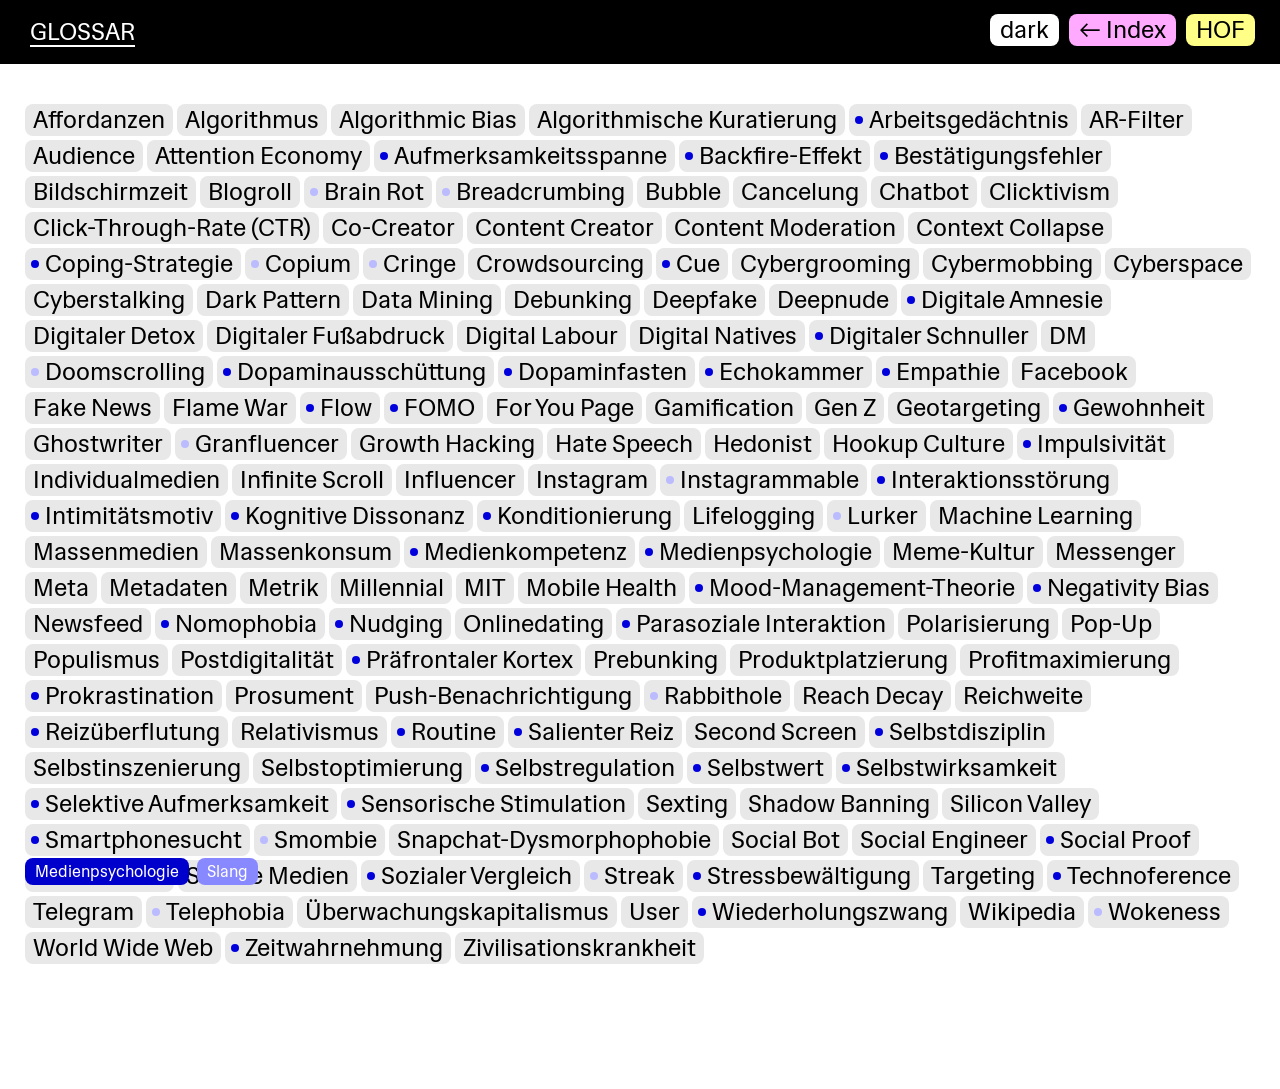
==== commit 5c4eff23: "Inactivity Screen, inhaltliche Ergänzungen, GLossar umgestaltet" ====
--- a/glossar.html
+++ b/glossar.html
@@ -6,7 +6,9 @@
   <link rel="stylesheet" href="style.css">
   <link rel="stylesheet" href="buttons.css">
   <link rel="stylesheet" href="glossar.css">
-  <script src="scripts/glossar.js" defer></script>
+  <link rel="stylesheet" href="inactivity.css">
+  <script src="scripts/theme-wechsel.js" defer></script>
+  <script src="scripts/inactivity.js" defer></script>
   <link href="https://fonts.googleapis.com/css2?family=Hedvig+Letters+Sans&display=swap" rel="stylesheet">
 </head>
 
@@ -17,6 +19,9 @@
   </div>
 
   <div class="buttons-container">
+    <div class="theme-button" id="theme-button">
+      <h1 id="theme-text">dark</h1>
+    </div>
     <a href="index.html" class="index-button">
       <h1>← Index</h1>
     </a>
@@ -184,8 +189,8 @@
 
   <!-- Filter-Buttons -->
   <div class="glossar-filter">
-    <button class="filter-btn" data-filter="psychologie">Medienpsychologie</button>
-    <button class="filter-btn" data-filter="slang">Slang</button>
+    <button class="filter-btn" id="psychologie" data-filter="psychologie">Medienpsychologie</button>
+    <button class="filter-btn" id="slang" data-filter="slang">Slang</button>
   </div>
 
   <script>
--- a/style.css
+++ b/style.css
@@ -4,9 +4,10 @@
   font-family: Hedvig Letters Sans;
 }
 
+
 .container {
   display: grid;
-  grid-template-columns: 1fr 2px 0fr 0px 2fr;
+  grid-template-columns: 1fr 1px 2fr;
   gap: 0;
   height: 100vh;
   width: 100vw;
@@ -19,12 +20,7 @@
   overflow-y: auto;
   border: none;
   box-sizing: border-box;
-  scrollbar-width: none; 
   -ms-overflow-style: none;  
-}
-
-.column::-webkit-scrollbar {
-  display: none;
 }
 
 .column-header {
@@ -39,6 +35,7 @@
 .column-content {
   padding: 25px; 
   overflow-y: scroll;
+  scrollbar-width: none !important;
 }
 
 
@@ -101,7 +98,6 @@
   line-height: 31px;
 }
 
-
 /* Anpassungen für korrekte Abstände Detailspalte */
 .index-detail a.sm{
   font-size: 21px;
@@ -161,13 +157,13 @@
   overscroll-behavior-y: contain;
   display: flex;
   flex-direction: column;
-  scrollbar-width: none;
 }
 
 /* Index */
 .timeline {
   list-style: none;
   padding: 0;
+  margin-right: 100px;
 }
 
 .timeline.timeline-flow {
@@ -264,6 +260,11 @@
   box-sizing: border-box;
 }
 
+#header2 {
+  padding-left: 40px;
+}
+
+
 /* Grid Bilder */
 .dynamic-image {
   opacity: 0;
@@ -350,6 +351,7 @@
   background-color: #ffffff;
   color: #000000;
 }
+
 [data-theme="dark"] .detail-header {
   border-bottom: 2px solid #fff;
 }
@@ -372,12 +374,13 @@
 
 /* Detailspalte */
 .detail-column {
-  /* grid-column: 2 / span 2; */
   display: none;
+  overscroll-behavior-y: contain;
 }
 
 .detail-column.active {
   display: block;
+  scrollbar-width: none !important;
 }
 
 .col-hide {
@@ -427,7 +430,6 @@
 
 
 
-
 /* Themes */
 :root[data-theme='light'] {
   --bg-color: #ffffff;
--- a/buttons.css
+++ b/buttons.css
@@ -76,7 +76,7 @@
 }
 
 .glossar-button:hover {
-  background: rgb(84, 84, 255);
+  background: #55f;
   transition: 0.0s ease;
 }
 
@@ -114,7 +114,7 @@
 .index-button {
   z-index: 100;
   cursor: pointer;
-  background: rgb(255, 255, 255);
+  background: #faf;
   transition: 0.0s ease;
   border-radius: 8px;
   padding: 4px 10px;
@@ -123,9 +123,8 @@
 }
 
 .index-button:hover {
-  background: rgb(0, 0, 0);
-  transition: 0.0s ease;
-  color: #fff !important;
+  background: #f0f;
+  transition: 0.0s ease;
 }
 
 
@@ -225,7 +224,7 @@
   align-items: center; 
   gap: 5px;
   flex-wrap: wrap;
-  padding: 0px 25px 15px 25px;
+  padding: 0px 30px 15px 25px;
   background: #fff;
 }
 
--- a/glossar.css
+++ b/glossar.css
@@ -21,21 +21,34 @@
       z-index: 100;
     }
 
-    .glossar-header h3 {
+    [data-theme="dark"] .glossar-header {
+      background-color: #fff;
+    }
+
+    .glossar-header h2 {
       font-family: Hedvig Letters Sans;
       margin: 0;
       font-size: 24px;
       font-weight: 500;
       text-transform: uppercase;
-      color: rgb(255, 255, 255);
+      color: #fff;
+    }
+
+    [data-theme="dark"] .glossar-header h2 {
+      color: #000 !important;
     }
 
     .glossar-content {
       height: 110% !important;
       padding: 25px;
-      background-color: #000;
+      margin-top: 15px;
+      background-color: #fff;
       flex: 1 1 auto;
       overflow-y: auto;
+    }
+
+    [data-theme="dark"] .glossar-content {
+      background-color: #000 !important;
     }
 
     .glossar-items {
@@ -51,7 +64,7 @@
       font-size: 24px;
       line-height: 32px;
       font-weight: 500;
-      background: rgb(255, 255, 255);
+      background: rgb(232, 232, 232);
       color: #000;
       border: none;
       border-radius: 8px;
@@ -60,8 +73,13 @@
       padding: 0 8px;
     }
 
+    [data-theme="dark"] .glossar-term {
+      color: #fff;
+      background: rgb(40, 40, 40);
+    }    
+
     .glossar-term:hover {
-      background: #000;
+      background: rgb(113, 113, 113);
       transition: 0.0s ease;
       color: #fff;
     }
@@ -71,18 +89,28 @@
       color: #fff;
     }
 
+    [data-theme="dark"] .glossar-term.active {
+      background: #fff;
+      color: #000;
+
+    }   
+
     .glossar-description-inline {
       flex-basis: 100%;
       padding: 15px 0;
     }
 
     .glossar-description-inline p {
-      color: rgb(255, 255, 255);
+      color: #000;
       margin: 0;
       padding: 50px 30px;
       border-radius: 8px;
       width: 40em;
     }
+
+    [data-theme="dark"] .glossar-description-inline p {
+      color: #fff;
+    }   
 
     /* Kategorie-Punkte */
     .glossar-term {
@@ -99,7 +127,7 @@
       width: 8px;
       height: 8px;
       border-radius: 50%;
-      background-color: #f0f;
+      background-color: #00d;
     }
 
 
@@ -112,28 +140,7 @@
       width: 8px;
       height: 8px;
       border-radius: 50%;
-      background-color: #000;
-    }
-
-    .glossar-term[data-category="slang"].active::before {
-      background-color: #fff;
-    }
-
-    .glossar-term[data-category="slang"]::before {
-      content: '';
-      position: absolute;
-      left: 6px;
-      top: 50%;
-      transform: translateY(-50%);
-      width: 8px;
-      height: 8px;
-      border-radius: 50%;
-      background-color: #000;
-    }
-
-    .glossar-term[data-category="slang"]:hover::before,
-    .glossar-term[data-category="slang"].active::before {
-      background-color: #fff;
+      background-color: #bbf;
     }
     
     /* Keine Kategorie - kein extra Padding */
@@ -155,43 +162,38 @@
       gap: 8px;
       z-index: 100;
       padding: 15px 25px 15px 25px;
-      width: 100vw;     
-      background: #000;
     }
+
 
     .filter-btn {
       font-family: 'Hedvig Letters Sans';
       font-size: 16px;
-      color: #fff;
       padding: 3px 10px;
       border-radius: 8px;
       border: 0px;
       cursor: pointer;
-      background-color: #00f;
-      color: #fff;
       transition: all 0.3s ease;
       display: flex;
       align-items: center;
       gap: 10px;
     }
 
-
-    .filter-btn.active {
-      background-color: #fff;
-      color: #000;
+    .filter-btn#slang {
+      background-color: #88f;
+      color: #fff;
     }
 
-    .filter-btn::before {
-      content: '';
-      width: 8px;
-      height: 8px;
-      border-radius: 50%;
+    .filter-btn#psychologie {
+      background-color: #00c;
+      color: #fff;
     }
 
-    .filter-btn[data-filter="psychologie"]::before {
-      background-color: #f0f;
+    .filter-btn#psychologie.active {
+      background-color: #000;
+      color: #fff;
     }
 
-    .filter-btn[data-filter="slang"]::before {
+    .filter-btn#slang.active {
       background-color: #000;
+      color: #fff;
     }
--- a/inactivity.css
+++ b/inactivity.css
@@ -0,0 +1,72 @@
+.inactivity-overlay {
+  position: fixed;
+  top: 0;
+  left: 0;
+  width: 100vw;
+  height: 100vh;
+  background-color: rgba(0, 0, 255, 0);
+  display: flex;
+  align-items: center;
+  justify-content: center;
+  opacity: 0;
+  pointer-events: none;
+  z-index: 9999;
+  transition: opacity 1s ease, background-color 1s ease;
+}
+
+.inactivity-overlay.active {
+  opacity: 1;
+  background-color: rgba(0, 0, 255, 1);
+  pointer-events: auto;
+}
+
+.inactivity-message {
+  font-size: 150px;
+  line-height: 75vh;
+  font-family: Hedvig Letters Sans, sans-serif;
+  text-transform: uppercase;
+  color: rgb(255, 255, 255);
+  text-align: center;
+  letter-spacing: -2px;
+}
+
+.inactivity-overlay.active .inactivity-message {
+  opacity: 1;
+  transform: translateY(0);
+}
+
+
+
+
+/* Einzelbuchstaben-Animation */
+.inactivity-message span {
+  opacity: 0;
+  display: inline-block;
+  animation: fadeInLetter 6s forwards;
+}
+
+.inactivity-overlay.fading .inactivity-message span {
+  animation: fadeOutLetter 6s backwards;
+}
+
+@keyframes fadeOutLetter {
+  from {
+    opacity: 1;
+    transform: translateY(0);
+  }
+  to {
+    opacity: 0;
+    transform: translateY(200px);
+  }
+}
+
+@keyframes fadeInLetter {
+  from {
+    opacity: 0;
+    transform: translateY(200px);
+  }
+  to {
+    opacity: 1;
+    transform: translateY(0);
+  }
+}
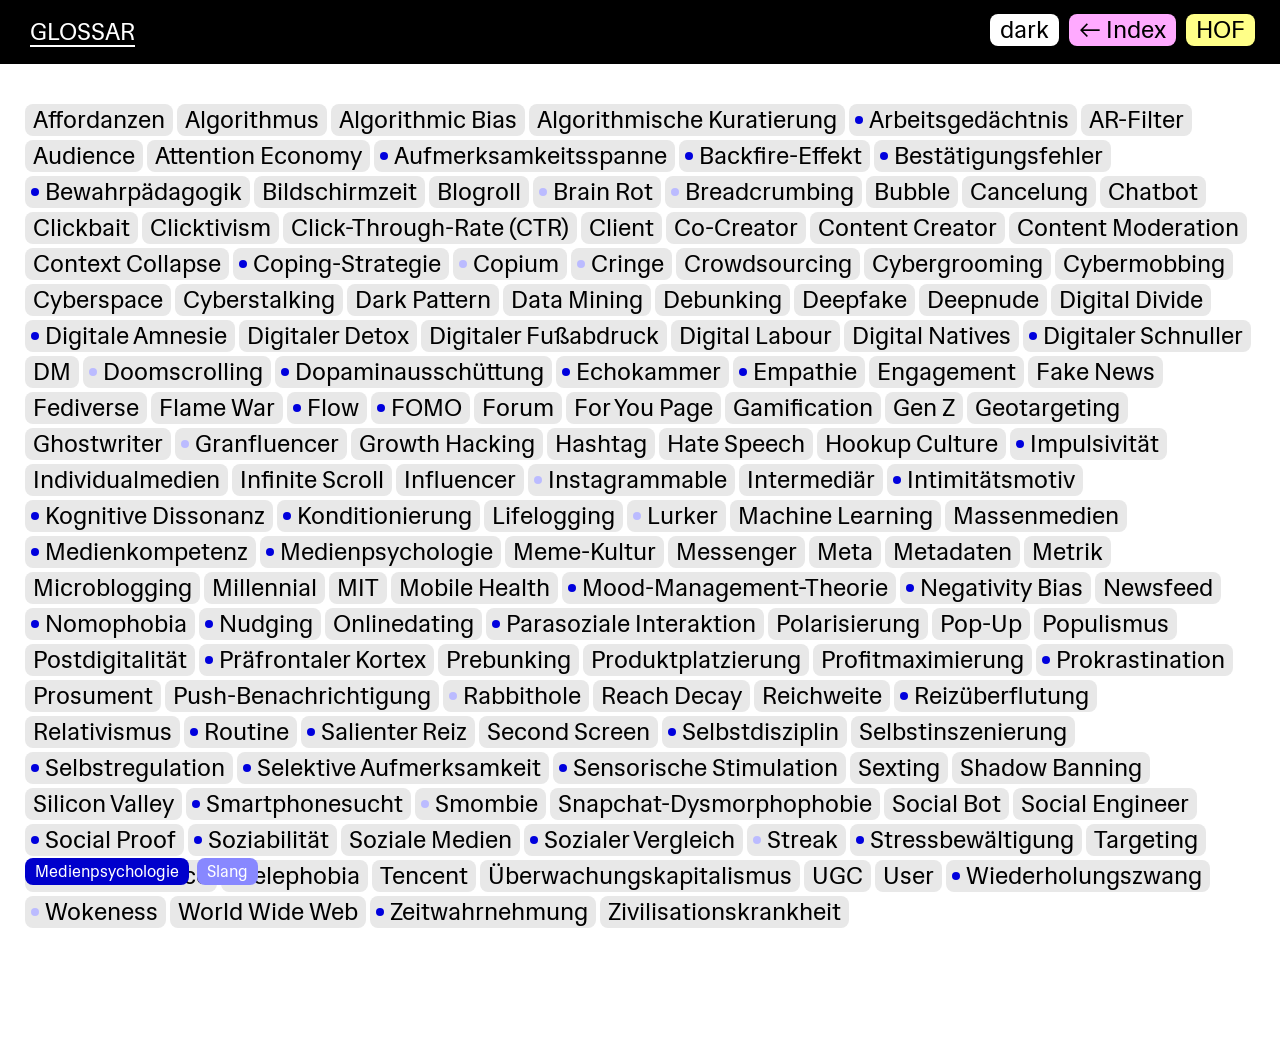
==== commit 4abb3291: "finale Änderungen, Anpassungen für größeren Viewport (Vieles was vorher px war jetzt vh vw diesdas)" ====
--- a/glossar.html
+++ b/glossar.html
@@ -1,5 +1,5 @@
 ﻿<!DOCTYPE html>
-<html lang="de" data-theme="light">
+<html lang="de">
 <head>
   <meta charset="UTF-8">
   <title>Social Media Index - Glossar</title>  
@@ -7,8 +7,9 @@
   <link rel="stylesheet" href="buttons.css">
   <link rel="stylesheet" href="glossar.css">
   <link rel="stylesheet" href="inactivity.css">
-  <script src="scripts/theme-wechsel.js" defer></script>
-  <script src="scripts/inactivity.js" defer></script>
+  <script src="scripts/themes.js" defer></script>
+  <script src="scripts/inactivity.js"></script>
+  <script src="scripts/glossar.js" defer></script>
   <link href="https://fonts.googleapis.com/css2?family=Hedvig+Letters+Sans&display=swap" rel="stylesheet">
 </head>
 
@@ -44,15 +45,18 @@
       <button class="glossar-term" data-category="psychologie" data-id="aufmerksamkeitsspanne" data-desc="Zeitraum, in dem sich eine Person auf eine Aufgabe konzentrieren kann. Durch Social Media nachweislich verkürzt. Die durchschnittliche Aufmerksamkeitsspanne bei digitalen Inhalten liegt inzwischen unter 10 Sekunden. Diese Entwicklung beeinflusst nicht nur Medienkonsum, sondern auch Lernfähigkeit und Arbeitsleistung.">Aufmerksamkeitsspanne</button>
       <button class="glossar-term" data-category="psychologie" data-id="backfireeffekt" data-desc="Phänomen, bei dem Gegenargumente die ursprüngliche Überzeugung verstärken statt sie zu schwächen. In sozialen Medien ist dieser Effekt besonders wirksam, da emotionale Reaktionen schnelles Engagement fördern. Das Verständnis dieses Effekts ist zentral für effektive Wissenschaftskommunikation und Faktenchecks.">Backfire-Effekt</button>
       <button class="glossar-term" data-category="psychologie" data-id="bestaetigungsfehler" data-desc="Tendenz, Informationen so auszuwählen, dass sie bestehende Überzeugungen bestätigen. Algorithmen verstärken diesen kognitiven Bias durch personalisierte Feeds. Der Bestätigungsfehler ist eine der Hauptursachen für Filterblasen und erschwert konstruktiven gesellschaftlichen Diskurs.">Bestätigungsfehler</button>
+      <button class="glossar-term" data-category="psychologie" data-id="bewaehrpaedagogik" data-desc="Pädagogischer Ansatz, der Kinder vor Mediengefahren schützen soll, oft durch Verbote oder Kontrolle. Die Bewahrpädagogik betont Risiken digitaler Medien und versucht, Zugang zu limitieren. Kritiker:innen argumentieren, dass dieser Ansatz Medienkompetenz nicht aufbaut, sondern Medienkonsum in den Untergrund treibt. Ein ausgewogenerer Ansatz kombiniert Schutz mit Aufklärung und Begleitung.">Bewahrpädagogik</button>
       <button class="glossar-term" data-id="bildschirmzeit" data-desc="Gesamtdauer der täglichen Nutzung digitaler Geräte. Wird zunehmend als Gesundheitsindikator betrachtet. Moderne Smartphones bieten integrierte Tools zur Überwachung der Bildschirmzeit. Studien zeigen Zusammenhänge zwischen hoher Bildschirmzeit und reduziertem Wohlbefinden, besonders bei Jugendlichen.">Bildschirmzeit</button>
       <button class="glossar-term" data-id="blogroll" data-desc="Eine Blogroll ist eine kuratierte Liste empfohlener Blogs, verbreitet in der frühen Blogosphäre. Sie diente als soziales Netzwerk vor algorithmischen Feeds. Blogrolls förderten Sichtbarkeit, Vernetzung und thematische Communities. Im Gegensatz zu heutigen Algorithmen war die Kuratierung transparent und menschlich gesteuert. Die Blogroll symbolisiert eine dezentralere Ära des Internets vor der Plattformhegemonie.">Blogroll</button>
       <button class="glossar-term" data-category="slang" data-id="brainrot" data-desc="Umgangssprachlich für geistige Abstumpfung durch übermäßigen Konsum seichter Online-Inhalte. Der Begriff wurde 2024 zum Oxford Word of the Year gewählt. Brain Rot beschreibt das Gefühl, durch endloses Scrollen die Fähigkeit zu tieferem Denken zu verlieren.">Brain Rot</button>
       <button class="glossar-term" data-category="slang" data-id="breadcrumbing" data-desc="Hinhaltetaktik in Online-Beziehungen durch sporadische, unverbindliche Nachrichten. Der Begriff stammt aus dem Märchen Hänsel und Gretel – kleine Brotkrumen, die keine echte Verbindung aufbauen. Breadcrumbing ist eine Form emotionaler Manipulation, die durch die Anonymität digitaler Kommunikation begünstigt wird.">Breadcrumbing</button>
-      <button class="glossar-term" data-id="bubble" data-desc="Siehe Filterblase. Informationsraum, in dem nur gleichgesinnte Meinungen zirkulieren. Der Begriff betont die Abschottung von anderen Perspektiven. Bubbles entstehen sowohl durch algorithmische Kuratierung als auch durch bewusste Selektion der Nutzer:innen.">Bubble</button>
+      <button class="glossar-term" data-id="bubble" data-desc="Informationsraum, in dem nur gleichgesinnte Meinungen zirkulieren. Der Begriff betont die Abschottung von anderen Perspektiven. Bubbles, auch Filterblasen genannt, entstehen sowohl durch algorithmische Kuratierung als auch durch bewusste Selektion der Nutzer:innen.">Bubble</button>
       <button class="glossar-term" data-id="cancelung" data-desc="Öffentlicher Boykott einer Person wegen moralisch fragwürdiger Aussagen oder Handlungen. Cancel Culture ist ein umstrittenes Phänomen zwischen berechtigter Kritik und digitalem Mob. Die Dynamiken von Cancelung zeigen die Macht kollektiver Empörung in sozialen Medien.">Cancelung</button>
       <button class="glossar-term" data-id="chatbot" data-desc="Software, die automatisiert Konversationen führt, oft auf Basis von KI. Moderne Chatbots wie ChatGPT nutzen Large Language Models für natürlichsprachige Interaktion. Sie werden zunehmend in Kundenservice, Therapie und Bildung eingesetzt, werfen aber Fragen zu Transparenz und menschlicher Ersetzung auf.">Chatbot</button>
+      <button class="glossar-term" data-id="clickbait" data-desc="Reißerische Überschriften oder Vorschaubilder, die zum Klick verleiten, ohne aussagekräftig zu sein. Clickbait ist eine verbreitete Strategie in der Attention Economy, um Reichweite zu generieren. Der Ansatz führt oft zu Enttäuschung und untergräbt Vertrauen, wenn der Inhalt nicht mit dem Versprechen übereinstimmt. Algorithmen bevorzugen Clickbait, da es mehr Klicks generiert.">Clickbait</button>
       <button class="glossar-term" data-id="clicktivism" data-desc="Oberflächlicher Online-Aktivismus, der sich auf Likes und Shares beschränkt. Clicktivism erzeugt das Gefühl politischer Teilhabe ohne substanzielles Engagement. Kritiker:innen sehen darin eine Entpolitisierung, während andere es als niedrigschwelligen Einstieg in Aktivismus verteidigen.">Clicktivism</button>
       <button class="glossar-term" data-id="clickthroughrate" data-desc="Die Click-Through-Rate (CTR) misst das Verhältnis von Klicks zu Impressionen. Sie gilt als zentrale Leistungskennzahl im digitalen Marketing. Algorithmen nutzen sie zur Bewertung von Relevanz und Erfolg von Inhalten. Eine hohe CTR signalisiert, dass Inhalte Aufmerksamkeit erfolgreich in Handlung umwandeln. Die Optimierung auf CTR kann jedoch zu Clickbait und sensationalistischen Inhalten führen.">Click-Through-Rate (CTR)</button>
+      <button class="glossar-term" data-id="client" data-desc="Als Client wird in der Informatik die Software‑Komponente bezeichnet, mit der Nutzer:innen auf einen Server oder Dienst zugreifen – im Social‑Media‑Kontext also die App oder Desktop‑Anwendung, über die Plattformfunktionen wie Chat, Posting oder Streaming überhaupt erst erfahrbar werden.">Client</button>
       <button class="glossar-term" data-id="cocreator" data-desc="Nutzer:in, die aktiv an der Erstellung von Inhalten mitwirkt. Co-Creation verwischt die Grenze zwischen Konsument:in und Produzent:in. Plattformen nutzen Co-Creator:innen, um kostengünstig Inhalte zu generieren und Community-Bindung zu stärken.">Co-Creator</button>
       <button class="glossar-term" data-id="contentcreator" data-desc="Person, die regelmäßig Inhalte für soziale Medien produziert. Content Creation ist zu einem anerkannten Beruf geworden, oft mit unregelmäßigem Einkommen und hohem Burnout-Risiko. Die Creator Economy umfasst inzwischen Millionen von Menschen weltweit.">Content Creator</button>
       <button class="glossar-term" data-id="contentmoderation" data-desc="Content Moderation umfasst die Prüfung, Kennzeichnung oder Entfernung von Inhalten. Sie erfolgt durch menschliche Moderator:innen, automatisierte Systeme oder hybride Modelle. Content Moderation ist zentral für Plattformverantwortung und Meinungsfreiheit. Die Arbeit menschlicher Moderator:innen ist oft traumatisierend und schlecht bezahlt. Gleichzeitig treffen sie täglich Entscheidungen mit weitreichenden Folgen für öffentliche Diskurse.">Content Moderation</button>
@@ -61,7 +65,6 @@
       <button class="glossar-term" data-category="slang" data-id="copium" data-desc="Internet-Slang für Selbstberuhigung nach Enttäuschungen oder Misserfolgen. Der Begriff kombiniert „Cope“ mit dem Suffix „-ium“ wie bei Opium. Copium-Memes ironisieren die menschliche Tendenz zur Rationalisierung und Selbsttäuschung."">Copium</button>
       <button class="glossar-term" data-category="slang" data-id="cringe" data-desc="Gefühl der Fremdscham bei peinlichen Inhalten oder Verhalten. Cringe-Content ist ein eigenes Genre auf Plattformen wie TikTok und Reddit. Die Empfindung von Cringe spiegelt soziale Normen und generationelle Unterschiede wider.">Cringe</button>
       <button class="glossar-term" data-id="crowdsourcing" data-desc="Auslagerung von Aufgaben an eine große Gruppe von Menschen über das Internet. Crowdsourcing nutzt die kollektive Intelligenz für Problemlösung, Finanzierung oder Content-Erstellung. Bekannte Beispiele sind Wikipedia, Kickstarter und Community-Notes auf X.">Crowdsourcing</button>
-      <button class="glossar-term" data-category="psychologie" data-id="cue" data-desc="Auslösereiz, der ein bestimmtes Verhalten oder eine Gewohnheit triggert. Im Kontext sozialer Medien sind Benachrichtigungstöne, rote Badges und bestimmte Orte typische Cues. Das Bewusstsein für persönliche Cues ist der erste Schritt zur Verhaltensänderung.">Cue</button>
       <button class="glossar-term" data-id="cybergrooming" data-desc="Anbahnung sexueller Kontakte mit Minderjährigen über das Internet. Täter:innen nutzen die Anonymität und Zugänglichkeit sozialer Medien strategisch aus. Cybergrooming ist strafbar und erfordert verstärkte Aufklärung sowie technische Schutzmaßnahmen.">Cybergrooming</button>
       <button class="glossar-term" data-id="cybermobbing" data-desc="Systematische Belästigung oder Diffamierung einer Person über digitale Kanäle. Im Gegensatz zu traditionellem Mobbing endet Cybermobbing nicht am Schultor und erreicht potenziell unbegrenzte Öffentlichkeit. Die psychischen Folgen können gravierend sein und reichen bis zu Suizidalität.">Cybermobbing</button>
       <button class="glossar-term" data-id="cyberspace" data-desc="Virtueller Raum der vernetzten Computer und digitalen Kommunikation. Der Begriff wurde 1984 von William Gibson in seinem Roman Neuromancer geprägt. Heute verschmilzt der Cyberspace zunehmend mit der physischen Realität durch mobile Geräte und AR.">Cyberspace</button>
@@ -71,6 +74,7 @@
       <button class="glossar-term" data-id="debunking" data-desc="Widerlegung von Falschinformationen durch Faktenprüfung. Effektives Debunking erfordert klare Kommunikation und Berücksichtigung des Backfire-Effekts. Professionelle Faktenchecker:innen kämpfen gegen die Geschwindigkeit, mit der sich Falschinformationen verbreiten.">Debunking</button>
       <button class="glossar-term" data-id="deepfake" data-desc="KI-generiertes Video oder Bild, das Personen täuschend echt darstellt. Deepfakes werden für Desinformation, Betrug und nicht-konsensualen pornografischen Content missbraucht. Die Technologie entwickelt sich schneller als Erkennungsmethoden und rechtliche Regulierung.">Deepfake</button>
       <button class="glossar-term" data-id="deepnude" data-desc="KI-Software, die Nacktbilder aus bekleideten Fotos generiert – ohne Einwilligung. Dies ist eine Form bildbasierter sexualisierter Gewalt, die überwiegend Frauen betrifft. Viele Länder haben inzwischen spezifische Gesetze gegen solche Technologien erlassen.">Deepnude</button>
+      <button class="glossar-term" data-id="digitaldivide" data-desc="Digitale Spaltung – Ungleichheit beim Zugang zu digitalen Technologien und Internetzugang. Der Digital Divide betrifft oft Länder mit niedrigerem Einkommensniveau, ländliche Gebiete und marginalisierte Gruppen. Er verstärkt bestehende soziale Ungleichheiten und erschwert gesellschaftliche Teilhabe. Überbrückung erfordert Infrastrukturinvestitionen und Bildungsmaßnahmen.">Digital Divide</button>
       <button class="glossar-term" data-category="psychologie" data-id="digitaleamnesie" data-desc="Vergessen von Informationen, die digital gespeichert sind – weil das Gehirn sie nicht mehr behält. Das Phänomen wird auch als „Google-Effekt“ bezeichnet. Studien zeigen, dass Menschen sich eher merken, wo Information gespeichert ist, als die Information selbst.">Digitale Amnesie</button>
       <button class="glossar-term" data-id="digitalerdetox" data-desc="Bewusster Verzicht auf digitale Geräte für einen bestimmten Zeitraum. Digital Detox soll helfen, die Kontrolle über die eigene Mediennutzung zurückzugewinnen. Die Wirksamkeit ist umstritten – nachhaltige Veränderung erfordert meist strukturelle Anpassungen im Alltag.">Digitaler Detox</button>
       <button class="glossar-term" data-id="digitalerfussabdruck" data-desc="Gesamtheit aller online hinterlassenen Datenspuren einer Person. Der digitale Fußabdruck umfasst aktive Beiträge ebenso wie passive Metadaten. Er kann Jahrzehnte überdauern und hat Auswirkungen auf Reputation, Berufschancen und Privatsphäre.">Digitaler Fußabdruck</button>
@@ -80,32 +84,31 @@
       <button class="glossar-term" data-id="dm" data-desc="Direct Message – private Nachricht auf Social-Media-Plattformen. DMs haben die E-Mail für viele Altersgruppen als primären Kommunikationskanal abgelöst. Sie ermöglichen sowohl persönliche Gespräche als auch unerwünschte Kontaktaufnahme.">DM</button>
       <button class="glossar-term" data-category="slang" data-id="doomscrolling" data-desc="Zwanghaftes Scrollen durch negative Nachrichten, obwohl es dem Wohlbefinden schadet. Der Begriff entstand während der COVID-19-Pandemie. Doomscrolling aktiviert den Negativity Bias und verstärkt Angst und Hilflosigkeit.">Doomscrolling</button>
       <button class="glossar-term" data-category="psychologie" data-id="dopaminausschuettung" data-desc="Freisetzung des Neurotransmitters Dopamin bei Belohnungsreizen – z.B. bei Likes. Dopamin signalisiert Belohnung und motiviert zur Wiederholung von Verhaltensweisen. Social-Media-Apps sind gezielt darauf ausgelegt, diese neurochemische Reaktion auszulösen.">Dopaminausschüttung</button>
-      <button class="glossar-term" data-category="psychologie" data-id="dopaminfasten" data-desc="Bewusster Verzicht auf stimulierende Aktivitäten zur Wiederherstellung der Reizempfindlichkeit. Die Praxis stammt aus dem Silicon Valley und zielt auf „Reset“ des Belohnungssystems. Wissenschaftlich ist die Wirksamkeit umstritten, da Dopamin komplexer funktioniert als die Metapher suggeriert.">Dopaminfasten</button>
       <button class="glossar-term" data-category="psychologie" data-id="echokammer" data-desc="Geschlossener Kommunikationsraum, in dem nur übereinstimmende Meinungen verstärkt werden. Echokammern entstehen durch algorithmische Filterung und soziale Homophilie. Sie können Radikalisierung begünstigen und gesellschaftlichen Dialog erschweren.">Echokammer</button>
       <button class="glossar-term" data-category="psychologie" data-id="empathie" data-desc="Fähigkeit, sich in die Gefühle anderer hineinzuversetzen – online oft eingeschränkt. Die Abwesenheit nonverbaler Signale und physischer Präsenz erschwert empathische Reaktionen. Studien zeigen einen Rückgang der Empathiefähigkeit unter intensiven Social-Media-Nutzer:innen.">Empathie</button>
-      <button class="glossar-term" data-id="facebook" data-desc="2004 gegründetes soziales Netzwerk, heute Teil des Meta-Konzerns. Über 3 Milliarden Nutzer:innen. Facebook war Pionier des Social-Media-Geschäftsmodells und prägte Konzepte wie den Newsfeed. Heute kämpft die Plattform mit alternder Nutzerschaft und Vertrauenskrisen nach Datenskandalen.">Facebook</button>
+      <button class="glossar-term" data-id="engagement" data-desc="Maß für Interaktion und Teilhabe – Likes, Kommentare, Shares, Speichern. Engagement ist die zentrale Metrik für Plattformen, da es Reichweite und Sichtbarkeit bestimmt. Plattformen optimieren ihre Algorithmen auf maximales Engagement, nicht unbedingt auf Nutzer:innenwohl. Ein hoher Engagement-Rate signalisiert erfolgreiche Inhalte, kann aber auch polarisierende oder manipulativer Natur sein.">Engagement</button>
       <button class="glossar-term" data-id="fakenews" data-desc="Absichtlich verbreitete Falschinformationen, oft mit manipulativer Absicht. Fake News verbreiten sich auf Social Media schneller als faktische Informationen. Die Bekämpfung erfordert Medienkompetenz, Faktenchecking und plattformseitige Maßnahmen.">Fake News</button>
+      <button class="glossar-term" data-id="fediverse" data-desc="Verbund dezentraler sozialer Netzwerke, die über das ActivityPub-Protokoll miteinander verbunden sind. Das Fediverse bietet eine Alternative zu zentralisierten Plattformen wie Facebook oder Twitter. Mastodon und Bluesky sind bekannte Beispiele für föderierte Netzwerke. Nutzer:innen behalten Kontrolle über ihre Daten und können zwischen verschiedenen Servern wechseln. Das Fediverse repräsentiert eine Vision für ein dezentraleres Internet.">Fediverse</button>
       <button class="glossar-term" data-id="flamewar" data-desc="Ein Flame War ist eine eskalierende Online-Auseinandersetzung, geprägt von Beleidigungen und Provokationen. Er war besonders in frühen Foren und Kommentarspalten verbreitet. Flame Wars zeigen Konfliktdynamiken digitaler Öffentlichkeit. Die Anonymität des Internets senkt Hemmschwellen für aggressive Kommunikation. Moderationsregeln und Community Guidelines entstanden als Reaktion auf diese Dynamiken.">Flame War</button>
       <button class="glossar-term" data-category="psychologie" data-id="flow" data-desc="Zustand völliger Vertiefung in eine Tätigkeit. Wird durch ständige Unterbrechungen gestört. Flow erfordert etwa 15-20 Minuten ungestörte Konzentration zum Eintritt. Benachrichtigungen und die Verfügbarkeit sozialer Medien verhindern oft das Erreichen dieses produktiven Zustands.">Flow</button>
       <button class="glossar-term" data-category="psychologie" data-id="fomo" data-desc="Fear Of Missing Out – Angst, etwas zu verpassen. Verstärkt durch soziale Medien. FOMO entsteht durch den ständigen Vergleich mit kuratierten Darstellungen anderer Leben. Die Angst führt zu kompulsivem Checking und kann Wohlbefinden signifikant beeinträchtigen.">FOMO</button>
+      <button class="glossar-term" data-id="forum" data-desc="Online-Diskussionsplattform, auf der Nutzer:innen thematisch organisierte Beiträge austauschen. Foren waren lange Zeit die Hauptform von Online-Communities, bevor soziale Medien dominierten. Sie ermöglichen Asynchrone Diskussionen und archivierte, durchsuchbare Gespräche. Viele spezialisierte Communities nutzen Foren weiterhin für tiefergehende Diskussionen jenseits algorithmischer Feeds.">Forum</button>
       <button class="glossar-term" data-id="foryoupage" data-desc="Personalisierter Feed auf TikTok, der algorithmisch kuratierte Inhalte zeigt. Die For You Page ist das Herzstück des TikTok-Erlebnisses und Hauptgrund für die Plattformsucht. Sie analysiert Sekundenbruchteile von Nutzerverhalten, um Inhalte zu optimieren.">For You Page</button>
       <button class="glossar-term" data-id="gamification" data-desc="Einsatz spielerischer Elemente in nicht-spielerischen Kontexten zur Motivationssteigerung. Social-Media-Plattformen nutzen Gamification durch Punkte, Badges und Streaks. Diese Mechanismen aktivieren das Belohnungssystem und können abhängig machendes Verhalten fördern.">Gamification</button>
       <button class="glossar-term" data-id="genz" data-desc="Generation der zwischen 1997 und 2012 Geborenen – erste vollständig digital sozialisierte Generation. Gen Z zeichnet sich durch native Social-Media-Kompetenz, aber auch erhöhte Raten psychischer Belastungen aus. Ihre Mediennutzung unterscheidet sich fundamental von älteren Generationen.">Gen Z</button>
       <button class="glossar-term" data-id="geotargeting" data-desc="Standortbasierte Auslieferung von Werbung oder Inhalten. Geotargeting ermöglicht lokalisierte Marketingkampagnen und standortbezogene Services. Es wirft Fragen zum Datenschutz und zur Überwachung auf, da Bewegungsprofile erstellt werden können.">Geotargeting</button>
-      <button class="glossar-term" data-category="psychologie" data-id="gewohnheit" data-desc="Automatisiertes Verhaltensmuster, das durch Wiederholung entsteht. Gewohnheiten operieren unterhalb der bewussten Entscheidungsebene und sind schwer zu ändern. Social-Media-Apps sind darauf optimiert, Nutzungsgewohnheiten zu etablieren.">Gewohnheit</button>
       <button class="glossar-term" data-id="ghostwriter" data-desc="Person, die Texte im Namen anderer verfasst – auch für Influencer:innen. Viele große Accounts beschäftigen Teams, die Content produzieren. Dies wirft Fragen zur Authentizität von Influencer-Marketing auf.">Ghostwriter</button>
       <button class="glossar-term" data-category="slang" data-id="granfluencer" data-desc="Ältere Influencer:innen (meist 60+), die in sozialen Medien aktiv sind. Granfluencer brechen Altersstereotype und erreichen oft generationenübergreifende Audiences. Sie zeigen, dass Social-Media-Erfolg nicht altersgebunden ist.">Granfluencer</button>
       <button class="glossar-term" data-id="growthhacking" data-desc="Experimentelle Marketingstrategien für schnelles Nutzerwachstum. Growth Hacking priorisiert Skalierung über nachhaltige Entwicklung. Viele heute kontroverse Features wurden ursprünglich als Growth Hacks eingeführt.">Growth Hacking</button>
+      <button class="glossar-term" data-id="hashtag" data-desc="Schlagwort mit Raute-Zeichen (#), das Inhalte kategorisiert und auffindbar macht. Hashtags wurden 2007 erstmals auf Twitter verwendet und sind heute auf den meisten Plattformen Standard. Sie ermöglichen Diskursversammlung zu bestimmten Themen und machen Trending Topics sichtbar. Hashtags können Aktivismus mobilisieren (#MeToo) oder für Marketingzwecke instrumentalisiert werden.">Hashtag</button>
       <button class="glossar-term" data-id="hatespeech" data-desc="Hassrede – Äußerungen, die Gruppen oder Einzelpersonen herabsetzen oder bedrohen. Hate Speech ist auf Social Media weit verbreitet und schwer zu moderieren. Betroffene leiden unter erheblichen psychischen Folgen, während Plattformen mit effektiver Bekämpfung kämpfen.">Hate Speech</button>
-      <button class="glossar-term" data-id="hedonist" data-desc="Person, die Lustmaximierung als Lebensprinzip verfolgt. Social Media bedient hedonistische Impulse durch sofortige Gratifikation. Der hedonistische Charakter vieler Plattformdesigns steht im Konflikt mit langfristigen Lebenszielen.">Hedonist</button>
       <button class="glossar-term" data-id="hookupculture" data-desc="Kultur unverbindlicher sexueller Begegnungen, oft durch Dating-Apps begünstigt. Die Gamification des Datings durch Swipe-Mechaniken verändert Beziehungsanbahnung fundamental. Kritiker:innen sehen eine Kommerzialisierung von Intimität.">Hookup Culture</button>
       <button class="glossar-term" data-category="psychologie" data-id="impulsivitaet" data-desc="Neigung zu schnellen, unüberlegten Handlungen – wird durch Social Media gefördert. Die sofortige Verfügbarkeit von Reaktionsmöglichkeiten begünstigt impulsives Verhalten. Besonders bei Jugendlichen mit noch unreifem präfrontalem Kortex ist dies problematisch.">Impulsivität</button>
       <button class="glossar-term" data-id="individualmedien" data-desc="Medien für die Kommunikation zwischen Einzelpersonen, z.B. Messenger. Individualmedien ermöglichen private Gespräche abseits öffentlicher Feeds. Die Grenze zwischen Individual- und Massenmedien verschwimmt auf hybriden Plattformen zunehmend.">Individualmedien</button>
       <button class="glossar-term" data-id="infinitescroll" data-desc="Designprinzip, bei dem Inhalte endlos nachladen – hält Nutzer:innen länger auf der Plattform. Infinite Scroll entfernt natürliche Stoppsignale und fördert passiven Konsum. Die Technik gilt als eine der manipulativsten Designentscheidungen sozialer Medien.">Infinite Scroll</button>
       <button class="glossar-term" data-id="influencer" data-desc="Person mit großer Reichweite, die Meinungen und Kaufentscheidungen beeinflusst. Influencer Marketing ist eine Milliarden-Industrie mit eigenen Agenturen und Vertragsstrukturen. Die Authentizität von Influencer-Empfehlungen wird zunehmend kritisch hinterfragt.">Influencer</button>
-      <button class="glossar-term" data-id="instagram" data-desc="2010 gegründete Foto- und Video-Plattform, seit 2012 Teil von Meta. Instagram hat visuelle Kultur und Selbstdarstellung fundamental verändert. Interne Studien zeigen negative Auswirkungen auf das Körperbild, besonders bei jungen Frauen.">Instagram</button>
       <button class="glossar-term" data-category="slang" data-id="instagrammable" data-desc="Bezeichnung für Orte oder Momente, die sich besonders gut für Instagram-Fotos eignen. Das Streben nach Instagrammable-Momenten verändert Reise-, Konsum- und Freizeitverhalten. Es entsteht eine Ökonomie, die auf visuelle Teilbarkeit optimiert ist.">Instagrammable</button>
-      <button class="glossar-term" data-category="psychologie" data-id="interaktionsstoerung" data-desc="Beeinträchtigung zwischenmenschlicher Kommunikation durch Smartphone-Nutzung. Bereits die sichtbare Anwesenheit eines Smartphones kann Gesprächsqualität reduzieren. Dieses Phänomen wird auch als „Phubbing“ (Phone-Snubbing) bezeichnet.">Interaktionsstörung</button>
+      <button class="glossar-term" data-id="intermediaer" data-desc="Vermittler zwischen Kommunikationsparteien – im digitalen Kontext meist Plattformen. Intermediäre wie Facebook oder YouTube entscheiden über Sichtbarkeit, Content Moderation und Datenfluss. Ihre Gatekeeping-Funktion prägt Öffentlichkeit massiv. Rechtliche Regulierung versucht, Intermediäre zur Verantwortung zu ziehen, während sie Meinungsfreiheit betonen.">Intermediär</button>
       <button class="glossar-term" data-category="psychologie" data-id="intimitaetsmotiv" data-desc="Grundbedürfnis nach Nähe und vertrauensvollen Beziehungen. Social Media verspricht, dieses Bedürfnis zu erfüllen, liefert aber oft nur oberflächliche Verbindungen. Die Diskrepanz kann zu Einsamkeit trotz hoher Online-Aktivität führen.">Intimitätsmotiv</button>
       <button class="glossar-term" data-category="psychologie" data-id="kognitivedissonanz" data-desc="Unangenehmes Gefühl bei widersprüchlichen Überzeugungen oder Handlungen. Social-Media-Nutzer:innen erleben kognitive Dissonanz, wenn ihr Wissen über Plattformschädlichkeit und ihr Nutzungsverhalten auseinanderklaffen. Die Auflösung erfolgt oft durch Rationalisierung statt Verhaltensänderung.">Kognitive Dissonanz</button>
       <button class="glossar-term" data-category="psychologie" data-id="konditionierung" data-desc="Lernprozess, bei dem Verhaltensweisen durch Belohnung oder Bestrafung verstärkt werden. Social-Media-Apps nutzen operante Konditionierung durch variable Belohnungen wie Likes. Dieser Mechanismus ist dem von Spielautomaten verwandt und kann abhängig machendes Verhalten erzeugen.">Konditionierung</button>
@@ -113,7 +116,6 @@
       <button class="glossar-term" data-category="slang" data-id="lurker" data-desc="Passive Nutzer:in, die Inhalte konsumiert, aber nicht selbst beiträgt. Die Mehrheit der Social-Media-Nutzer:innen sind Lurker – die 90-9-1-Regel beschreibt dieses Ungleichgewicht. Lurking kann eine bewusste Strategie sein, um Privatsphäre zu wahren.">Lurker</button>
       <button class="glossar-term" data-id="machinelearning" data-desc="Teilbereich der KI, bei dem Systeme aus Daten lernen und sich verbessern. Machine Learning ist die Grundlage für Empfehlungsalgorithmen und Content Moderation. Die Systeme können Bias aus Trainingsdaten übernehmen und verstärken.">Machine Learning</button>
       <button class="glossar-term" data-id="massenmedien" data-desc="Medien, die Inhalte an ein großes, disperses Publikum verbreiten. Traditionelle Massenmedien waren hierarchisch organisiert mit klarer Sender-Empfänger-Struktur. Social Media verwischt diese Grenze, behält aber Aspekte massenmedialer Logik bei.">Massenmedien</button>
-      <button class="glossar-term" data-id="massenkonsum" data-desc="Standardisierter Konsum von Gütern und Inhalten durch große Bevölkerungsgruppen. Social Media fördert Massenkonsum durch Trends, Influencer Marketing und gezielte Werbung. Gleichzeitig ermöglicht es Nischenmärkte und personalisierte Produkte.">Massenkonsum</button>
       <button class="glossar-term" data-category="psychologie" data-id="medienkompetenz" data-desc="Fähigkeit, Medien kritisch zu analysieren, zu verstehen und sinnvoll zu nutzen. Medienkompetenz ist eine Kernkompetenz des 21. Jahrhunderts und umfasst technische, analytische und ethische Dimensionen. Sie sollte systematisch in Bildungssystemen vermittelt werden.">Medienkompetenz</button>
       <button class="glossar-term" data-category="psychologie" data-id="medienpsychologie" data-desc="Wissenschaft von den psychologischen Wirkungen von Medien auf Menschen. Medienpsychologie untersucht Nutzungsmotive, Wirkungen und Suchtpotenziale. Ihre Erkenntnisse sind zentral für die Entwicklung gesunder Mediennutzungsstrategien.">Medienpsychologie</button>
       <button class="glossar-term" data-id="memekultur" data-desc="Kulturelle Praxis des Erstellens und Teilens von Memes als Kommunikationsform. Memes sind eine eigenständige Sprache mit eigenen Grammatiken und Referenzsystemen. Sie ermöglichen komplexe soziale Kommentare in komprimierter, teilbarer Form.">Meme-Kultur</button>
@@ -121,6 +123,7 @@
       <button class="glossar-term" data-id="meta" data-desc="Mutterkonzern von Facebook, Instagram und WhatsApp. Seit 2021 unter diesem Namen. Die Umbenennung signalisierte den Fokus auf das Metaverse und sollte von Reputationsproblemen ablenken. Meta kontrolliert einen Großteil der globalen Social-Media-Infrastruktur.">Meta</button>
       <button class="glossar-term" data-id="metadaten" data-desc="Daten über Daten – z.B. Zeitstempel, Standort, Geräteinformationen. Metadaten können mehr über Personen verraten als Inhalte selbst. Sie ermöglichen detaillierte Verhaltens- und Bewegungsprofile auch ohne Zugriff auf Kommunikationsinhalte.">Metadaten</button>
       <button class="glossar-term" data-id="metrik" data-desc="Messbare Kennzahl zur Bewertung von Erfolg, z.B. Likes, Reichweite, Engagement. Metriken prägen, was als wertvoll gilt, und können zu obsessivem Tracking führen. Die Fokussierung auf quantifizierbare Erfolge kann qualitative Aspekte verdrängen.">Metrik</button>
+      <button class="glossar-term" data-id="microblogging" data-desc="Veröffentlichung von kurzen Textbeiträgen – charakteristisch für Twitter/X. Microblogging-Plattformen ermöglichen schnelle, spontane Kommunikation und sind zentral für Breaking News und Echtzeitdiskurse. Die Kürze fördert Prägnanz, kann aber auch Differenziertheit erschweren. Retweets und Likes schaffen schnelle Sichtbarkeitsmechaniken.">Microblogging</button>
       <button class="glossar-term" data-id="millennial" data-desc="Generation der zwischen 1981 und 1996 Geborenen. Millennials erlebten den Aufstieg sozialer Medien als junge Erwachsene. Sie sind oft zwischen digitaler Begeisterung und kritischer Reflexion gespalten.">Millennial</button>
       <button class="glossar-term" data-id="mit" data-desc="Massachusetts Institute of Technology – führende Forschungsuniversität für Technologie. Das MIT Media Lab hat zentrale Konzepte für Social Media entwickelt. Gleichzeitig kamen von dort wichtige kritische Stimmen zur Technologiefolgenabschätzung.">MIT</button>
       <button class="glossar-term" data-id="mobilehealth" data-desc="Gesundheitsbezogene Anwendungen und Dienste auf mobilen Geräten. Mobile Health umfasst Fitness-Tracker, Meditations-Apps und Telemedizin. Der Markt wächst rasant, wirft aber Fragen zu Datenschutz und Wirksamkeit auf.">Mobile Health</button>
@@ -152,10 +155,7 @@
       <button class="glossar-term" data-id="secondscreen" data-desc="Nutzung eines zweiten Bildschirms (meist Smartphone) parallel zum Fernsehen. Second Screen ist zur Standardpraxis geworden und fragmentiert Aufmerksamkeit. Es ermöglicht aber auch interaktive TV-Erlebnisse und Social Viewing.">Second Screen</button>
       <button class="glossar-term" data-category="psychologie" data-id="selbstdisziplin" data-desc="Fähigkeit, kurzfristige Impulse zugunsten langfristiger Ziele zu kontrollieren. Selbstdisziplin ist eine begrenzte Ressource, die durch ständige Entscheidungen erschöpft wird. Social-Media-Apps fordern diese Ressource permanent heraus.">Selbstdisziplin</button>
       <button class="glossar-term" data-id="selbstinszenierung" data-desc="Bewusste Gestaltung des eigenen Images in sozialen Medien. Selbstinszenierung ist keine neue Praxis, wird durch Social Media aber intensiviert und quantifiziert. Sie kann zu authentizitätsbezogenen Spannungen und Erschöpfung führen.">Selbstinszenierung</button>
-      <button class="glossar-term" data-id="selbstoptimierung" data-desc="Streben nach ständiger Verbesserung der eigenen Leistungsfähigkeit. Social Media fördert Selbstoptimierungskultur durch Vergleiche und Tracking. Die permanente Verbesserungslogik kann zu Erschöpfung und Selbstwertproblemen führen.">Selbstoptimierung</button>
       <button class="glossar-term" data-category="psychologie" data-id="selbstregulation" data-desc="Fähigkeit, eigenes Verhalten und Emotionen zu steuern. Selbstregulation ist entscheidend für gesunde Social-Media-Nutzung. Sie kann trainiert werden, wird aber durch Plattformdesigns systematisch untergraben.">Selbstregulation</button>
-      <button class="glossar-term" data-category="psychologie" data-id="selbstwert" data-desc="Bewertung der eigenen Person – kann durch Social-Media-Vergleiche beeinflusst werden. Studien zeigen Zusammenhänge zwischen intensiver Social-Media-Nutzung und niedrigem Selbstwert. Besonders der Vergleich mit kuratierten Selbstdarstellungen anderer ist problematisch.">Selbstwert</button>
-      <button class="glossar-term" data-category="psychologie" data-id="selbstwirksamkeit" data-desc="Überzeugung, Herausforderungen aus eigener Kraft bewältigen zu können. Hohe Selbstwirksamkeit schützt vor problematischer Social-Media-Nutzung. Sie kann durch positive Erfahrungen und realistisches Feedback gestärkt werden.">Selbstwirksamkeit</button>
       <button class="glossar-term" data-category="psychologie" data-id="selektiveaufmerksamkeit" data-desc="Fähigkeit, relevante Reize zu fokussieren und irrelevante auszublenden. Selektive Aufmerksamkeit wird durch ständige Benachrichtigungen und Multitasking geschwächt. Die Wiederherstellung dieser Fähigkeit erfordert bewusste Praxis und Umgebungsgestaltung.">Selektive Aufmerksamkeit</button>
       <button class="glossar-term" data-category="psychologie" data-id="sensorischestimulation" data-desc="Anregung der Sinne durch Reize – in sozialen Medien oft intensiv gestaltet. Plattformen nutzen visuelle und auditive Stimulation, um Aufmerksamkeit zu binden. Diese Überstimulation kann zu Abstumpfung und Langeweile bei weniger intensiven Reizen führen.">Sensorische Stimulation</button>
       <button class="glossar-term" data-id="sexting" data-desc="Austausch sexuell expliziter Nachrichten oder Bilder über digitale Kanäle. Sexting unter Erwachsenen ist legal, birgt aber Risiken bei Weiterverbreitung. Bei Minderjährigen ist es strafbar und kann schwere psychische Folgen haben.">Sexting</button>
@@ -174,12 +174,12 @@
       <button class="glossar-term" data-category="psychologie" data-id="stressbewaeltigung" data-desc="Strategien zur Reduzierung von Stress – Social Media oft kontraproduktiv. Obwohl Social Media oft zur Entspannung genutzt wird, zeigen Studien meist negative Auswirkungen auf Stresslevel. Effektive Stressbewältigung erfordert meist offline-Aktivitäten.">Stressbewältigung</button>
       <button class="glossar-term" data-id="targeting" data-desc="Gezielte Ausspielung von Werbung an bestimmte Nutzergruppen. Targeting basiert auf umfangreichen Nutzerprofilen und ermöglicht präzise Ansprache. Es ist das Kerngeschäft der meisten Social-Media-Plattformen und ethisch umstritten.">Targeting</button>
       <button class="glossar-term" data-category="psychologie" data-id="technoference" data-desc="Störung zwischenmenschlicher Interaktionen durch Technologienutzung. Technoference betrifft Eltern-Kind-Beziehungen, Partnerschaften und Freundschaften. Selbst kurze Unterbrechungen durch Smartphones können Beziehungsqualität mindern.">Technoference</button>
-      <button class="glossar-term" data-id="telegram" data-desc="2013 gegründeter Messenger, bekannt für Verschlüsselung und große Gruppen. Telegram ist bei datenschutzbewussten Nutzer:innen beliebt, aber auch bei extremistischen Gruppen. Die lockere Moderation macht die Plattform kontrovers.">Telegram</button>
       <button class="glossar-term" data-category="slang" data-id="telephobia" data-desc="Angst vor Telefonaten – besonders bei jüngeren Generationen verbreitet. Telephobia hat mit der Dominanz asynchroner Textkommunikation zugenommen. Telefonate erfordern Echtzeit-Reaktion und werden als invasiver empfunden.">Telephobia</button>
+      <button class="glossar-term" data-id="tencent" data-desc="Tencent ist ein 1998 in Shenzhen gegründeter chinesischer Technologiekonzern, der als Plattformbetreiber hinter Diensten wie QQ und WeChat steht und damit einen großen Teil der chinesischen digitalen Alltagskommunikation, Unterhaltung und Bezahlprozesse infrastrukturell bündelt. Als Plattformunternehmen kombiniert Tencent Messaging, Social Networking, Gaming, Cloud‑Services und Zahlungsdienste und verfolgt eine Super‑App‑Strategie, bei der möglichst viele Lebensbereiche in einer vernetzten, proprietären Infrastruktur zusammengeführt werden">Tencent</button>
       <button class="glossar-term" data-id="ueberwachungskapitalismus" data-desc="Wirtschaftsmodell, das auf der Sammlung und Monetarisierung von Nutzerdaten basiert. Der Begriff wurde von Shoshana Zuboff geprägt und beschreibt die Kernlogik der Plattformökonomie. Überwachungskapitalismus transformiert menschliches Verhalten in handelbare Vorhersageprodukte.">Überwachungskapitalismus</button>
+      <button class="glossar-term" data-id="ugc" data-desc="User-Generated Content – von Nutzer:innen erstellte Inhalte statt professionelle Produktionen. UGC ist der Kernstoff sozialer Medien und unterscheidet sie von traditionellen Medien. Plattformen profitieren enorm von UGC, zahlen Creator:innen aber oft nicht angemessen. UGC ermöglicht Authentizität und Partizipation, kann aber auch Qualitätsprobleme mit sich bringen.">UGC</button>
       <button class="glossar-term" data-id="user" data-desc="Nutzer:in einer digitalen Plattform oder Anwendung. Der Begriff „User“ impliziert eine Abhängigkeitsbeziehung ähnlich wie bei Substanzkonsum. Kritiker:innen bevorzugen „Nutzer:in“ oder „Person“, um agency zu betonen.">User</button>
       <button class="glossar-term" data-category="psychologie" data-id="wiederholungszwang" data-desc="Unbewusster Drang, bestimmte Verhaltensweisen zu wiederholen – z.B. App-Öffnen. Der Wiederholungszwang wird durch variable Belohnungen verstärkt. Er kann zu automatischem Checking führen, das der bewussten Kontrolle entgleitet.">Wiederholungszwang</button>
-      <button class="glossar-term" data-id="wikipedia" data-desc="2001 gegründete freie Online-Enzyklopädie, kollaborativ erstellt. Wikipedia ist eines der erfolgreichsten Beispiele nicht-kommerzieller Internet-Projekte. Die Plattform demonstriert das Potenzial kollektiver Wissensproduktion.">Wikipedia</button>
       <button class="glossar-term" data-category="slang" data-id="wokeness" data-desc="Bewusstsein für soziale Ungerechtigkeiten – in sozialen Medien oft diskutiert. Der Begriff wird sowohl affirmativ als auch pejorativ verwendet. Wokeness-Debatten zeigen die Politisierung sozialer Medien und kulturelle Konflikte.">Wokeness</button>
       <button class="glossar-term" data-id="worldwideweb" data-desc="1989 von Tim Berners-Lee erfundenes System zur Verknüpfung von Dokumenten im Internet. Das WWW demokratisierte Informationszugang und legte den Grundstein für soziale Medien. Berners-Lee kritisiert heute die Zentralisierung durch Plattformen.">World Wide Web</button>
       <button class="glossar-term" data-category="psychologie" data-id="zeitwahrnehmung" data-desc="Subjektives Erleben von Zeit – in sozialen Medien oft verzerrt. Time Blindness ist ein häufiges Phänomen bei Social-Media-Nutzung. Stunden können wie Minuten vergehen, was Produktivität und Schlaf beeinträchtigt.">Zeitwahrnehmung</button>
@@ -193,93 +193,5 @@
     <button class="filter-btn" id="slang" data-filter="slang">Slang</button>
   </div>
 
-  <script>
-    const glossarItems = document.getElementById('glossar-items');
-    const glossarTerms = document.querySelectorAll('.glossar-term');
-    const filterBtns = document.querySelectorAll('.filter-btn');
-    let activeDescEl = null;
-    let activeFilter = null;
-
-    // Filter-Logik
-    filterBtns.forEach(btn => {
-      btn.addEventListener('click', () => {
-        const filter = btn.getAttribute('data-filter');
-        
-        // Toggle: wenn gleicher Filter nochmal geklickt, deaktivieren
-        if (activeFilter === filter) {
-          activeFilter = null;
-          btn.classList.remove('active');
-          // Alle Begriffe wieder normal anzeigen
-          glossarTerms.forEach(term => term.classList.remove('faded'));
-        } else {
-          // Anderen Filter aktivieren
-          activeFilter = filter;
-          filterBtns.forEach(b => b.classList.remove('active'));
-          btn.classList.add('active');
-          
-          // Begriffe filtern
-          glossarTerms.forEach(term => {
-            const category = term.getAttribute('data-category');
-            if (category === filter) {
-              term.classList.remove('faded');
-            } else {
-              term.classList.add('faded');
-            }
-          });
-        }
-      });
-    });
-
-    // Klick-Logik für einzelne Begriffe
-    glossarTerms.forEach(term => {
-      term.addEventListener('click', () => {
-        const wasActive = term.classList.contains('active');
-        
-        // Entferne aktive Klasse von allen Begriffen
-        glossarTerms.forEach(t => t.classList.remove('active'));
-        
-        // Entferne vorhandene Beschreibung
-        if (activeDescEl) {
-          activeDescEl.remove();
-          activeDescEl = null;
-        }
-        
-        // Wenn nicht bereits aktiv, zeige Beschreibung
-        if (!wasActive) {
-          term.classList.add('active');
-          
-          const desc = term.getAttribute('data-desc');
-          if (desc) {
-            // Erstelle Beschreibungs-Element
-            activeDescEl = document.createElement('div');
-            activeDescEl.className = 'glossar-description-inline';
-            activeDescEl.innerHTML = '<p>' + desc + '</p>';
-            
-            // Fuege nach dem Begriff ein
-            term.insertAdjacentElement('afterend', activeDescEl);
-            
-            // Warte kurz bis Layout aktualisiert ist, dann scrolle wenn nötig
-            requestAnimationFrame(() => {
-              const rect = activeDescEl.getBoundingClientRect();
-              const screenMid = window.innerHeight / 2;
-              
-              if (rect.top > screenMid) {
-                // Scrolle so, dass die Beschreibung vertikal zentriert ist
-                activeDescEl.scrollIntoView({
-                  behavior: 'smooth',
-                  block: 'center'
-                });
-              }
-            });
-          }
-        }
-      });
-    });
-
-    // Theme aus localStorage wiederherstellen
-    const savedTheme = localStorage.getItem('theme') || 'light';
-    document.documentElement.setAttribute('data-theme', savedTheme);
-  </script>
-
 </body>
 </html>
--- a/style.css
+++ b/style.css
@@ -70,6 +70,12 @@
   margin: 0;
 }
 
+p.small {
+  font-size: 16px;
+  line-height: 22px;
+  margin: 0;
+  color: #999;
+}
 
 .index-detail .info-box {
   display: grid;
@@ -89,7 +95,7 @@
 
 [data-theme="dark"] .index-detail .info-box {
   color: #fff !important;
-  border-bottom: 2px solid #fff !important;
+  border-bottom: 2px solid #fff;
 }
 
 .index-detail .info-box p {
@@ -108,7 +114,11 @@
 }
 
 .index-detail p {
-  max-width: 70ch;
+  max-width: 63ch;
+}
+
+.index-detail p.small {
+  max-width: 43ch;
 }
 
 .index-detail img {
@@ -256,7 +266,7 @@
   padding: 0px !important;
   display: grid;
   grid-template-columns: 1fr 1fr;
-  grid-auto-rows: 250px;
+  grid-auto-rows: 40%;
   box-sizing: border-box;
 }
 
--- a/buttons.css
+++ b/buttons.css
@@ -182,31 +182,11 @@
 
 /* Farbegbung der Links */
 [data-theme="light"] a {
-    color: #00f;
-}
-
-/* Browser :visited deaktiviert - stattdessen Session-basierte .visited Klasse */
-[data-theme="light"] a:visited {
-    color: #00f;
-}
-
-[data-theme="light"] a.visited:not(.hof-button):not(.glossar-button) {
-    color: rgb(35, 0, 162);
-    text-decoration: underline;
+    color: #66f;
 }
 
 [data-theme="dark"] a {
-    color: #75e8ff;
-}
-
-/* Browser :visited deaktiviert - stattdessen Session-basierte .visited Klasse */
-[data-theme="dark"] a:visited {
-    color: #75e8ff;
-}
-
-[data-theme="dark"] a.visited:not(.hof-button):not(.glossar-button) {
-    color: #22acc8;
-    text-decoration: underline;
+    color: #99f;
 }
 
 
--- a/glossar.css
+++ b/glossar.css
@@ -187,13 +187,3 @@
       background-color: #00c;
       color: #fff;
     }
-
-    .filter-btn#psychologie.active {
-      background-color: #000;
-      color: #fff;
-    }
-
-    .filter-btn#slang.active {
-      background-color: #000;
-      color: #fff;
-    }
